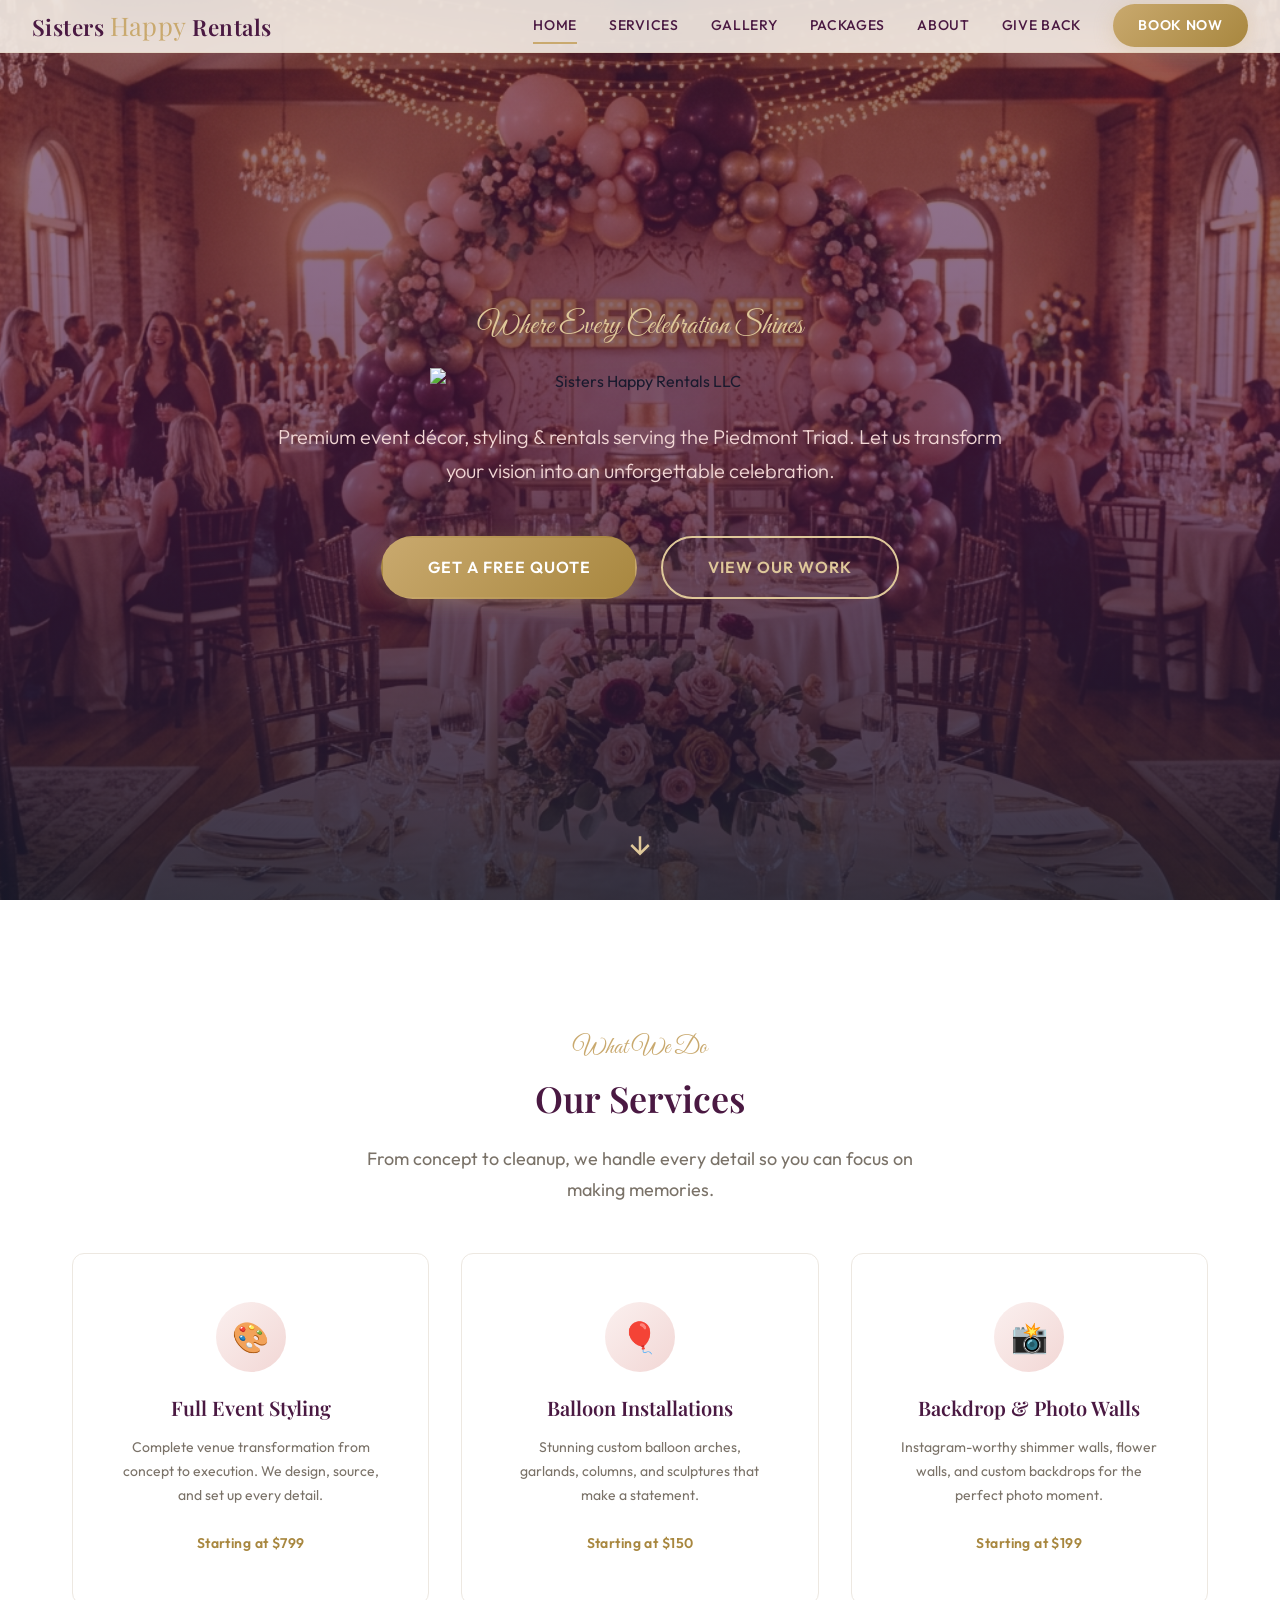
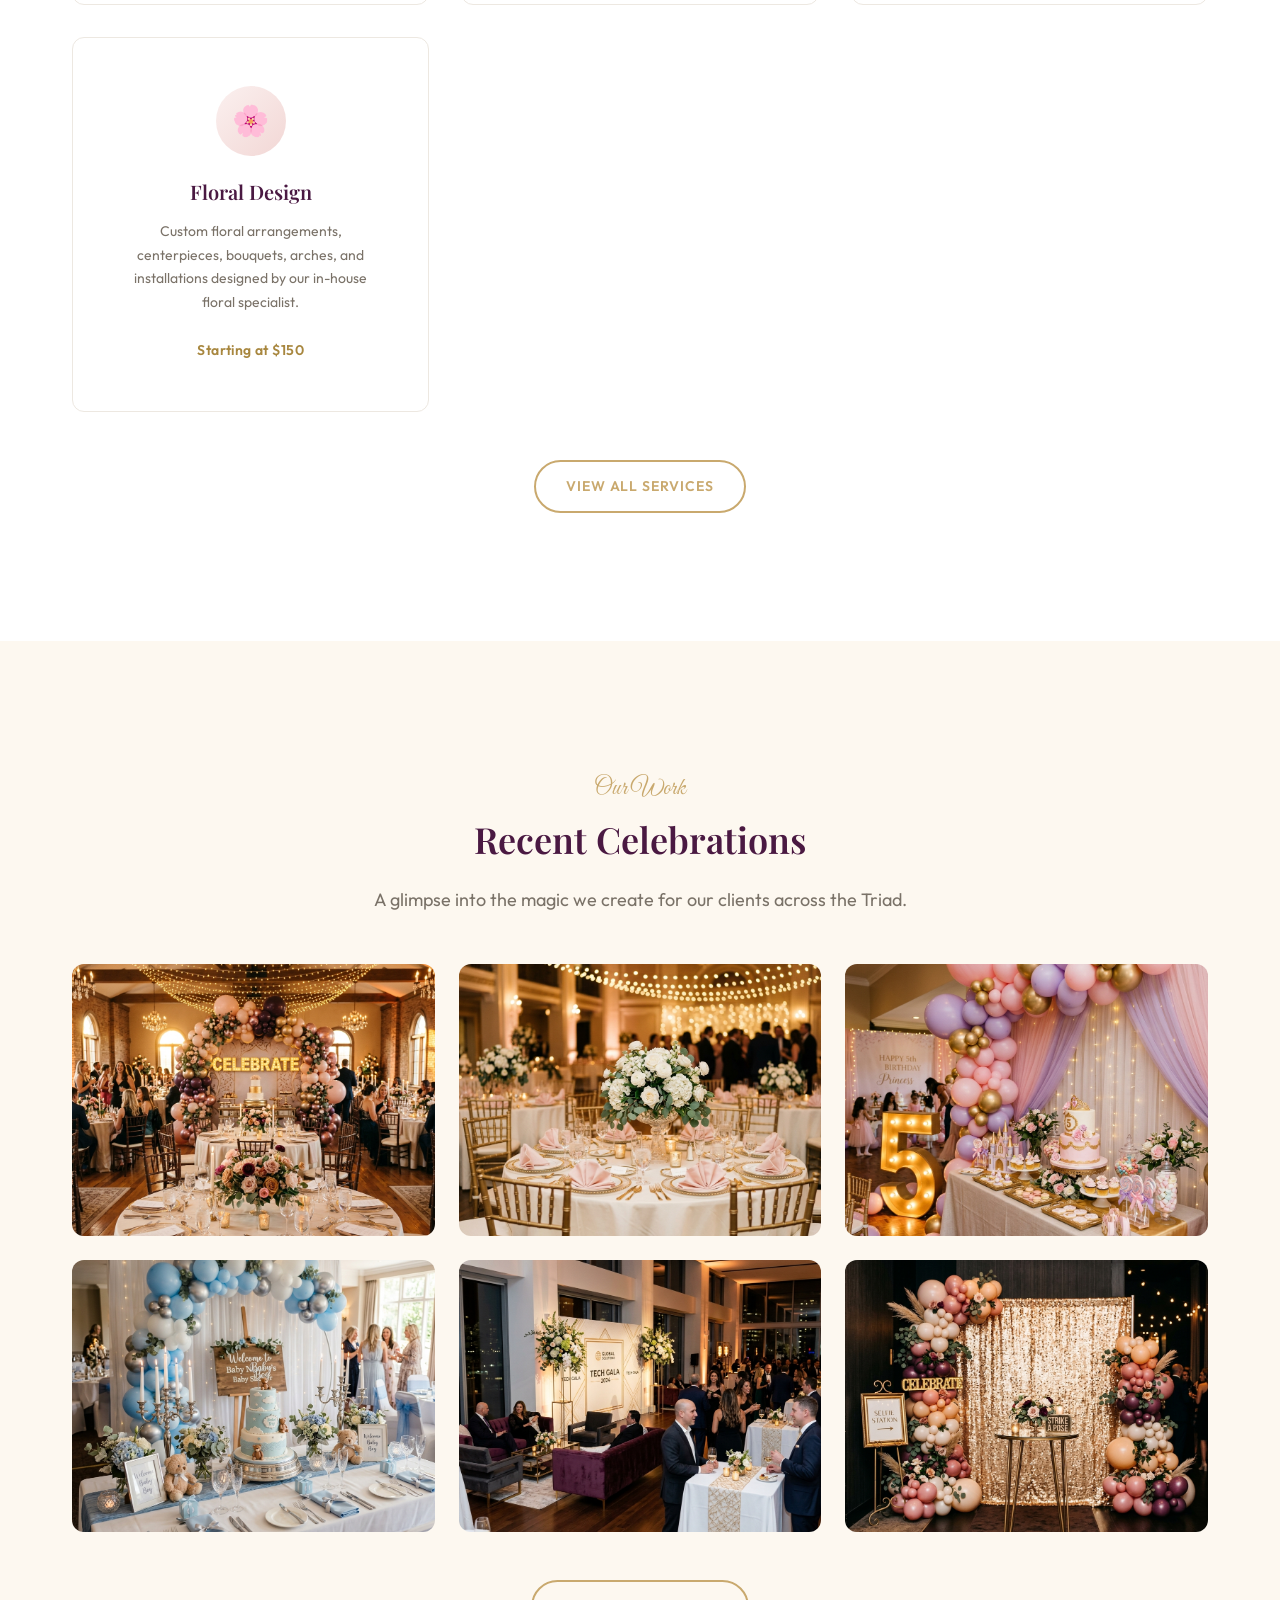
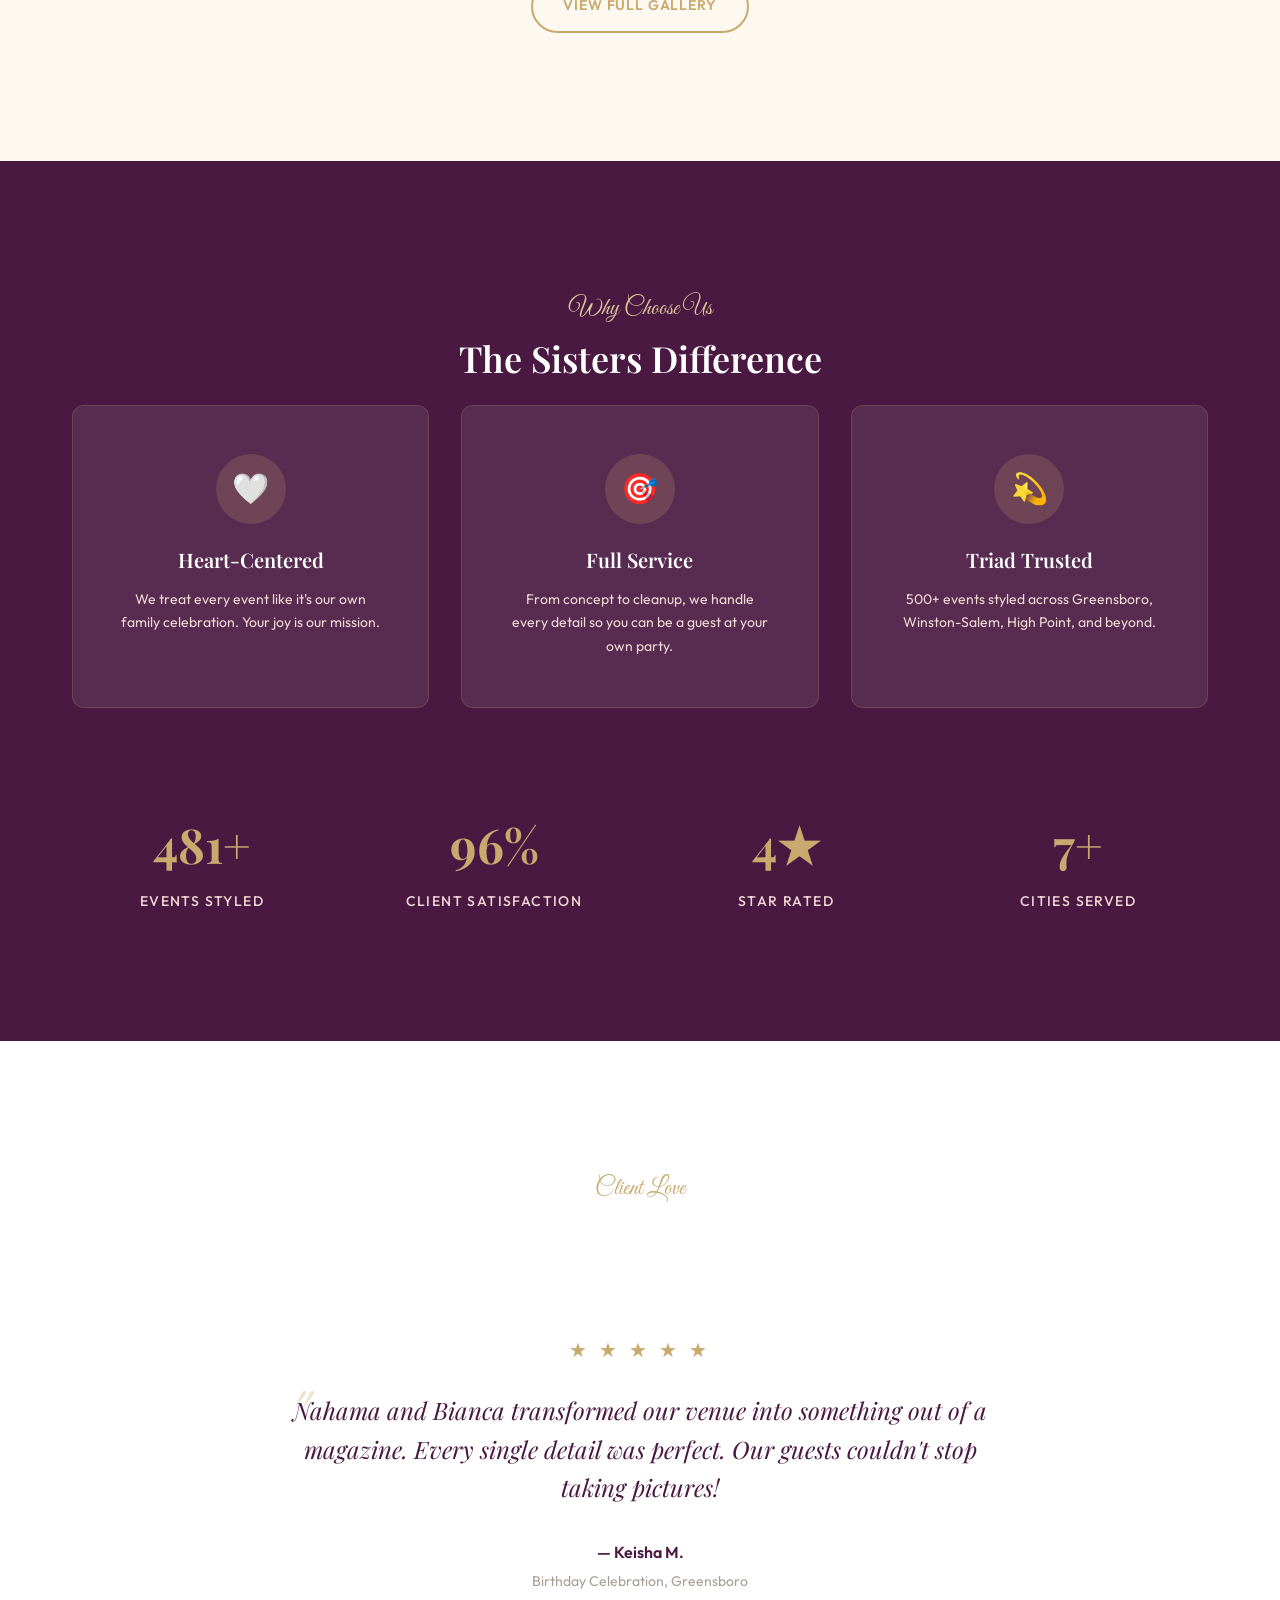
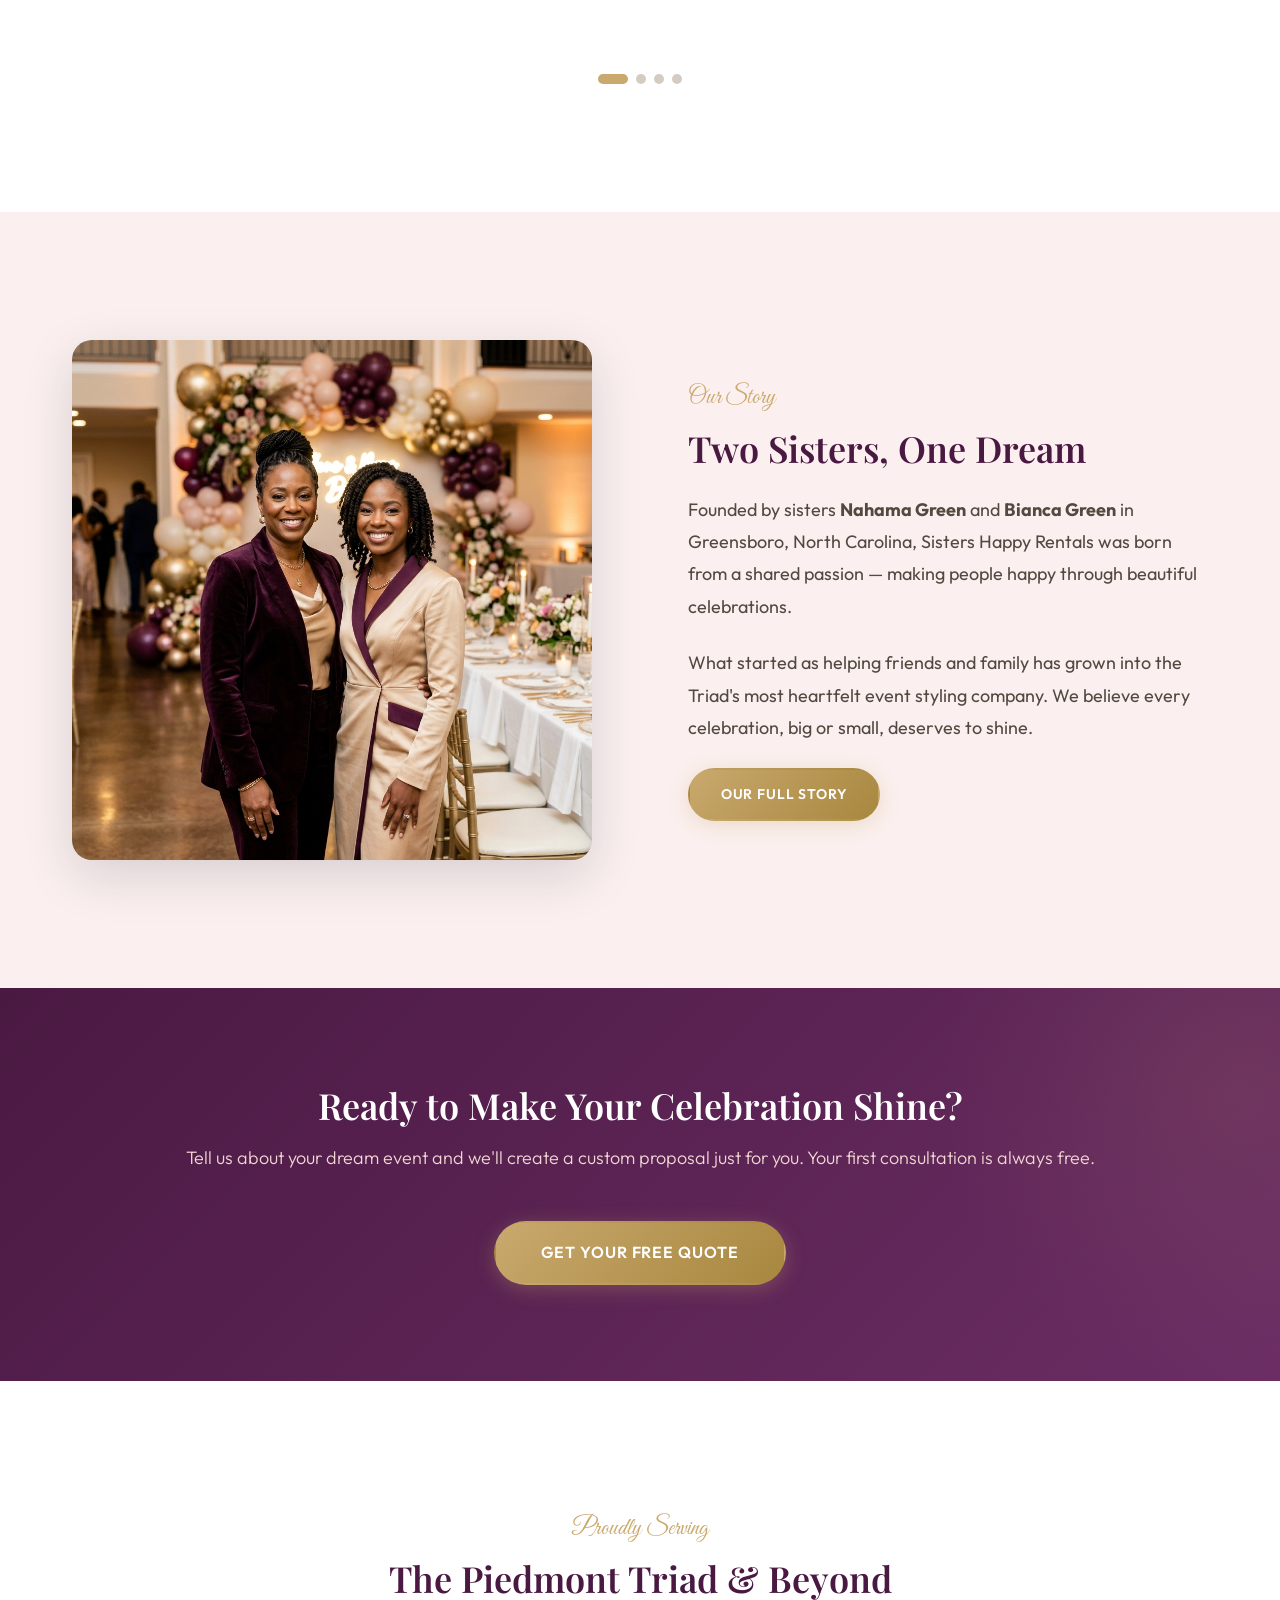
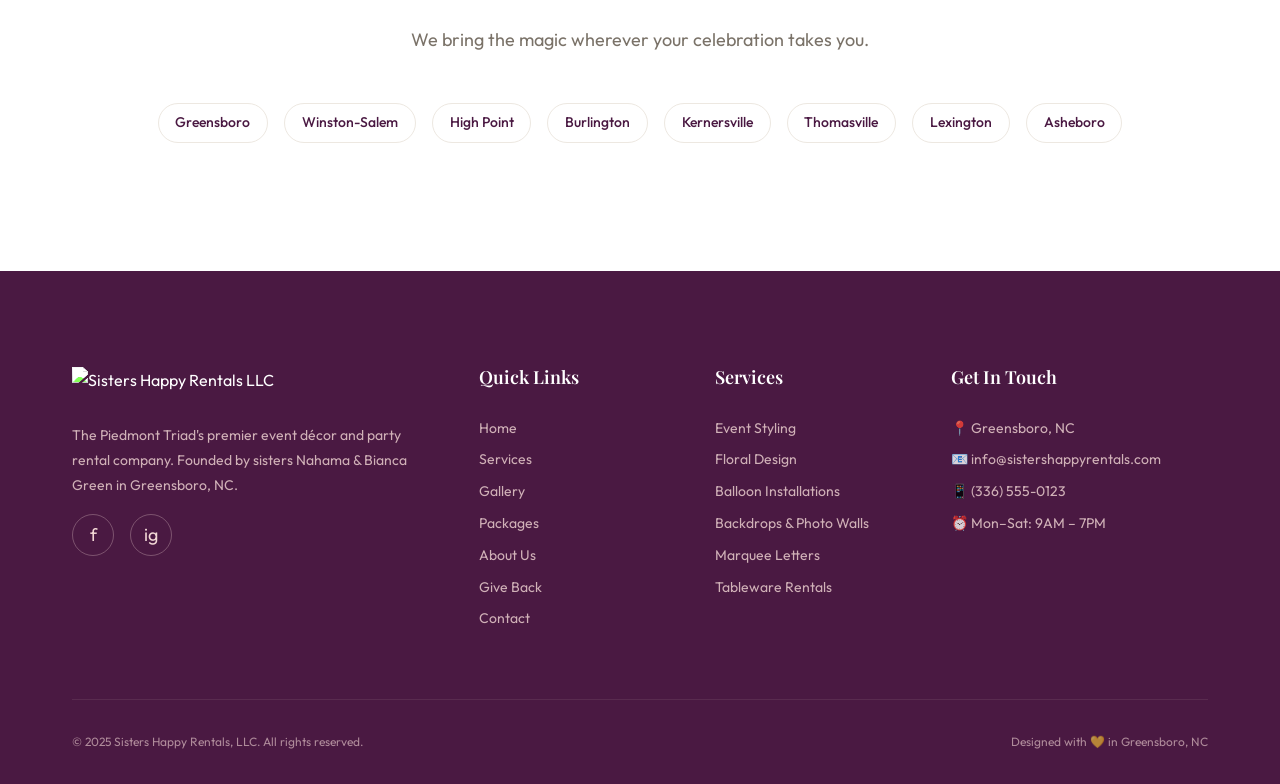
==== index.html @ 920e682c "Replace AI images with 15 real event photos, move logo to hero section, text wordmark in nav, real p" ====
<!DOCTYPE html>
<html lang="en">
<head>
    <meta charset="UTF-8">
    <meta name="viewport" content="width=device-width, initial-scale=1.0">
    <title>Sisters Happy Rentals, LLC | Upscale Event Décor & Rentals in Greensboro, NC</title>
    <meta name="description" content="Sisters Happy Rentals is the Piedmont Triad's premier event décor and party rental company. Full event styling, balloon installations, backdrops, and more. Serving Greensboro, Winston-Salem, and High Point, NC.">
    <meta property="og:title" content="Sisters Happy Rentals, LLC | Where Every Celebration Shines">
    <meta property="og:description" content="Upscale event décor and party rentals in Greensboro, NC. Full-service event styling by sisters Nahama & Bianca Green.">
    <meta property="og:image" content="assets/images/hero-event.png">
    <meta property="og:type" content="website">
    <link rel="icon" type="image/png" href="assets/logo/logo.png">
    <link rel="stylesheet" href="css/style.css">
    <link rel="preconnect" href="https://fonts.googleapis.com">
    <link rel="preconnect" href="https://fonts.gstatic.com" crossorigin>
    <link href="https://fonts.googleapis.com/css2?family=Great+Vibes&family=Outfit:wght@300;400;500;600;700&family=Playfair+Display:ital,wght@0,400;0,500;0,600;0,700;1,400;1,500&display=swap" rel="stylesheet">
</head>
<body>

    <!-- ========== NAVIGATION ========== -->
    <nav class="nav" id="main-nav">
        <div class="nav__inner">
            <a href="index.html" class="nav__logo" aria-label="Sisters Happy Rentals Home">
                <span class="nav__logo-text">Sisters <em>Happy</em> Rentals</span>
            </a>
            <div class="nav__links">
                <a href="index.html" class="nav__link active">Home</a>
                <a href="services.html" class="nav__link">Services</a>
                <a href="gallery.html" class="nav__link">Gallery</a>
                <a href="packages.html" class="nav__link">Packages</a>
                <a href="about.html" class="nav__link">About</a>
                <a href="community.html" class="nav__link">Give Back</a>
                <a href="contact.html" class="nav__cta">Book Now</a>
            </div>
            <button class="nav__hamburger" id="hamburger-btn" aria-label="Toggle navigation menu">
                <span></span>
                <span></span>
                <span></span>
            </button>
        </div>
    </nav>

    <!-- Mobile Navigation -->
    <div class="nav__mobile" id="mobile-nav">
        <a href="index.html">Home</a>
        <a href="services.html">Services</a>
        <a href="gallery.html">Gallery</a>
        <a href="packages.html">Packages</a>
        <a href="about.html">About</a>
        <a href="community.html">Give Back</a>
        <a href="contact.html">Book Now</a>
    </div>

    <!-- ========== HERO SECTION ========== -->
    <section class="hero" id="hero">
        <div class="hero__bg">
            <video autoplay loop muted playsinline poster="assets/images/hero-event.png"
                   id="hero-video">
                <source src="assets/images/hero-video.mp4" type="video/mp4">
            </video>
        </div>
        <div class="hero__overlay"></div>
        <div class="hero__content">
            <p class="hero__accent">Where Every Celebration Shines</p>
            <img src="assets/logo/logo.png" alt="Sisters Happy Rentals LLC" class="hero__logo">
            <h1 class="sr-only">Sisters Happy Rentals — Upscale Event Décor & Rentals in Greensboro, NC</h1>
            <p class="hero__subtitle">Premium event décor, styling & rentals serving the Piedmont Triad. Let us transform your vision into an unforgettable celebration.</p>
            <div class="hero__buttons">
                <a href="contact.html" class="btn btn--primary btn--lg">Get a Free Quote</a>
                <a href="gallery.html" class="btn btn--secondary btn--lg" style="border-color: var(--gold-light); color: var(--gold-light);">View Our Work</a>
            </div>
        </div>
        <div class="hero__scroll">
            <svg viewBox="0 0 24 24"><path d="M12 5v14M5 12l7 7 7-7"/></svg>
        </div>
    </section>

    <!-- ========== SERVICES PREVIEW ========== -->
    <section class="section section--white" id="services-preview">
        <div class="container text-center">
            <span class="section-label reveal">What We Do</span>
            <h2 class="section-title reveal">Our Services</h2>
            <p class="section-subtitle reveal">From concept to cleanup, we handle every detail so you can focus on making memories.</p>
        </div>
        <div class="container">
            <div class="services-grid stagger-children">
                <div class="service-card" id="svc-styling">
                    <div class="service-card__icon">🎨</div>
                    <h3 class="service-card__title">Full Event Styling</h3>
                    <p class="service-card__text">Complete venue transformation from concept to execution. We design, source, and set up every detail.</p>
                    <span class="service-card__price">Starting at $799</span>
                </div>
                <div class="service-card" id="svc-balloons">
                    <div class="service-card__icon">🎈</div>
                    <h3 class="service-card__title">Balloon Installations</h3>
                    <p class="service-card__text">Stunning custom balloon arches, garlands, columns, and sculptures that make a statement.</p>
                    <span class="service-card__price">Starting at $150</span>
                </div>
                <div class="service-card" id="svc-backdrops">
                    <div class="service-card__icon">📸</div>
                    <h3 class="service-card__title">Backdrop & Photo Walls</h3>
                    <p class="service-card__text">Instagram-worthy shimmer walls, flower walls, and custom backdrops for the perfect photo moment.</p>
                    <span class="service-card__price">Starting at $199</span>
                </div>
                <div class="service-card" id="svc-floral">
                    <div class="service-card__icon">🌸</div>
                    <h3 class="service-card__title">Floral Design</h3>
                    <p class="service-card__text">Custom floral arrangements, centerpieces, bouquets, arches, and installations designed by our in-house floral specialist.</p>
                    <span class="service-card__price">Starting at $150</span>
                </div>
            </div>
            <div class="text-center" style="margin-top: var(--space-2xl);">
                <a href="services.html" class="btn btn--secondary reveal">View All Services</a>
            </div>
        </div>
    </section>

    <!-- ========== GALLERY PREVIEW ========== -->
    <section class="section section--ivory" id="gallery-preview">
        <div class="container text-center">
            <span class="section-label reveal">Our Work</span>
            <h2 class="section-title reveal">Recent Celebrations</h2>
            <p class="section-subtitle reveal">A glimpse into the magic we create for our clients across the Triad.</p>
        </div>
        <div class="container">
            <div class="gallery-grid stagger-children">
                <div class="gallery-item" id="gallery-1">
                    <img src="assets/images/hero-event.png" alt="Elegant birthday celebration with gold and blush balloon arch" loading="lazy">
                    <div class="gallery-item__overlay">
                        <div>
                            <p class="gallery-item__category">Birthday</p>
                            <p class="gallery-item__label">Golden Birthday Celebration</p>
                        </div>
                    </div>
                </div>
                <div class="gallery-item" id="gallery-2">
                    <img src="assets/images/gallery-wedding.png" alt="Elegant wedding reception with gold chiavari chairs" loading="lazy">
                    <div class="gallery-item__overlay">
                        <div>
                            <p class="gallery-item__category">Wedding</p>
                            <p class="gallery-item__label">Elegant Wedding Reception</p>
                        </div>
                    </div>
                </div>
                <div class="gallery-item" id="gallery-3">
                    <img src="assets/images/gallery-birthday.png" alt="Princess themed birthday party with balloon arch" loading="lazy">
                    <div class="gallery-item__overlay">
                        <div>
                            <p class="gallery-item__category">Birthday</p>
                            <p class="gallery-item__label">Princess Birthday Party</p>
                        </div>
                    </div>
                </div>
                <div class="gallery-item" id="gallery-4">
                    <img src="assets/images/gallery-babyshower.png" alt="Baby boy shower with blue and silver decorations" loading="lazy">
                    <div class="gallery-item__overlay">
                        <div>
                            <p class="gallery-item__category">Baby Shower</p>
                            <p class="gallery-item__label">Baby Boy Shower</p>
                        </div>
                    </div>
                </div>
                <div class="gallery-item" id="gallery-5">
                    <img src="assets/images/gallery-corporate.png" alt="Sophisticated corporate event setup" loading="lazy">
                    <div class="gallery-item__overlay">
                        <div>
                            <p class="gallery-item__category">Corporate</p>
                            <p class="gallery-item__label">Corporate Gala Night</p>
                        </div>
                    </div>
                </div>
                <div class="gallery-item" id="gallery-6">
                    <img src="assets/images/services-backdrop.png" alt="Gold shimmer wall backdrop with balloon garlands" loading="lazy">
                    <div class="gallery-item__overlay">
                        <div>
                            <p class="gallery-item__category">Backdrop</p>
                            <p class="gallery-item__label">Gold Shimmer Wall</p>
                        </div>
                    </div>
                </div>
            </div>
            <div class="text-center" style="margin-top: var(--space-2xl);">
                <a href="gallery.html" class="btn btn--secondary reveal">View Full Gallery</a>
            </div>
        </div>
    </section>

    <!-- ========== WHY SISTERS ========== -->
    <section class="section section--plum" id="why-sisters">
        <div class="container text-center">
            <span class="section-label reveal">Why Choose Us</span>
            <h2 class="section-title reveal" style="color: var(--white);">The Sisters Difference</h2>
        </div>
        <div class="container">
            <div class="services-grid stagger-children">
                <div class="service-card" style="background: rgba(255,255,255,0.08); border-color: rgba(201,169,110,0.2);" id="why-1">
                    <div class="service-card__icon" style="background: rgba(201,169,110,0.2);">🤍</div>
                    <h3 class="service-card__title" style="color: var(--white);">Heart-Centered</h3>
                    <p class="service-card__text" style="color: var(--blush);">We treat every event like it's our own family celebration. Your joy is our mission.</p>
                </div>
                <div class="service-card" style="background: rgba(255,255,255,0.08); border-color: rgba(201,169,110,0.2);" id="why-2">
                    <div class="service-card__icon" style="background: rgba(201,169,110,0.2);">🎯</div>
                    <h3 class="service-card__title" style="color: var(--white);">Full Service</h3>
                    <p class="service-card__text" style="color: var(--blush);">From concept to cleanup, we handle every detail so you can be a guest at your own party.</p>
                </div>
                <div class="service-card" style="background: rgba(255,255,255,0.08); border-color: rgba(201,169,110,0.2);" id="why-3">
                    <div class="service-card__icon" style="background: rgba(201,169,110,0.2);">💫</div>
                    <h3 class="service-card__title" style="color: var(--white);">Triad Trusted</h3>
                    <p class="service-card__text" style="color: var(--blush);">500+ events styled across Greensboro, Winston-Salem, High Point, and beyond.</p>
                </div>
            </div>
        </div>

        <!-- Stats -->
        <div class="container" style="margin-top: var(--space-4xl);">
            <div class="stats-grid reveal">
                <div class="stat">
                    <div class="stat__number" data-count="500" data-suffix="+">0</div>
                    <div class="stat__label">Events Styled</div>
                </div>
                <div class="stat">
                    <div class="stat__number" data-count="100" data-suffix="%">0</div>
                    <div class="stat__label">Client Satisfaction</div>
                </div>
                <div class="stat">
                    <div class="stat__number" data-count="5" data-suffix="★">0</div>
                    <div class="stat__label">Star Rated</div>
                </div>
                <div class="stat">
                    <div class="stat__number" data-count="8" data-suffix="+">0</div>
                    <div class="stat__label">Cities Served</div>
                </div>
            </div>
        </div>
    </section>

    <!-- ========== TESTIMONIALS ========== -->
    <section class="section section--white" id="testimonials">
        <div class="container text-center">
            <span class="section-label reveal">Client Love</span>
            <h2 class="section-title reveal">What Our Clients Say</h2>
        </div>
        <div class="container">
            <div class="testimonials-slider reveal">
                <div class="testimonial">
                    <div class="testimonial__stars">★ ★ ★ ★ ★</div>
                    <p class="testimonial__quote">Nahama and Bianca transformed our venue into something out of a magazine. Every single detail was perfect. Our guests couldn't stop taking pictures!</p>
                    <p class="testimonial__author">— Keisha M.</p>
                    <p class="testimonial__event">Birthday Celebration, Greensboro</p>
                </div>
                <div class="testimonial">
                    <div class="testimonial__stars">★ ★ ★ ★ ★</div>
                    <p class="testimonial__quote">The balloon arch alone was worth every penny, but then they styled our entire venue and it was absolutely breathtaking. Can't recommend them enough!</p>
                    <p class="testimonial__author">— Tasha R.</p>
                    <p class="testimonial__event">Baby Shower, Winston-Salem</p>
                </div>
                <div class="testimonial">
                    <div class="testimonial__stars">★ ★ ★ ★ ★</div>
                    <p class="testimonial__quote">Professional, creative, and so warm. They made me feel like family and made my daughter's quinceañera the most beautiful event I've ever seen.</p>
                    <p class="testimonial__author">— Maria L.</p>
                    <p class="testimonial__event">Quinceañera, High Point</p>
                </div>
                <div class="testimonial">
                    <div class="testimonial__stars">★ ★ ★ ★ ★</div>
                    <p class="testimonial__quote">We've used Sisters Happy Rentals for three company events now. They're reliable, creative, and always go above and beyond. They're our go-to.</p>
                    <p class="testimonial__author">— David C.</p>
                    <p class="testimonial__event">Corporate Event, Burlington</p>
                </div>
            </div>
            <div class="testimonial-dots"></div>
        </div>
    </section>

    <!-- ========== ABOUT PREVIEW ========== -->
    <section class="section section--blush" id="about-preview">
        <div class="container">
            <div class="about-grid">
                <div class="about-image reveal-left">
                    <img src="assets/images/about-sisters.png" alt="Nahama Green and Bianca Green, founders of Sisters Happy Rentals LLC">
                </div>
                <div class="about-content reveal-right">
                    <span class="section-label">Our Story</span>
                    <h2 class="section-title" style="text-align: left;">Two Sisters, One Dream</h2>
                    <p>Founded by sisters <strong>Nahama Green</strong> and <strong>Bianca Green</strong> in Greensboro, North Carolina, Sisters Happy Rentals was born from a shared passion — making people happy through beautiful celebrations.</p>
                    <p>What started as helping friends and family has grown into the Triad's most heartfelt event styling company. We believe every celebration, big or small, deserves to shine.</p>
                    <a href="about.html" class="btn btn--primary">Our Full Story</a>
                </div>
            </div>
        </div>
    </section>

    <!-- ========== CTA BANNER ========== -->
    <section class="cta-banner" id="cta-home">
        <div class="container">
            <h2 class="cta-banner__title reveal">Ready to Make Your Celebration Shine?</h2>
            <p class="cta-banner__subtitle reveal">Tell us about your dream event and we'll create a custom proposal just for you. Your first consultation is always free.</p>
            <div class="reveal">
                <a href="contact.html" class="btn btn--primary btn--lg">Get Your Free Quote</a>
            </div>
        </div>
    </section>

    <!-- ========== SERVICE AREA ========== -->
    <section class="section section--white" id="service-area">
        <div class="container text-center">
            <span class="section-label reveal">Proudly Serving</span>
            <h2 class="section-title reveal">The Piedmont Triad & Beyond</h2>
            <p class="section-subtitle reveal">We bring the magic wherever your celebration takes you.</p>
            <div class="service-area__cities stagger-children">
                <span class="service-area__city">Greensboro</span>
                <span class="service-area__city">Winston-Salem</span>
                <span class="service-area__city">High Point</span>
                <span class="service-area__city">Burlington</span>
                <span class="service-area__city">Kernersville</span>
                <span class="service-area__city">Thomasville</span>
                <span class="service-area__city">Lexington</span>
                <span class="service-area__city">Asheboro</span>
            </div>
        </div>
    </section>

    <!-- ========== FOOTER ========== -->
    <footer class="footer" id="site-footer">
        <div class="container">
            <div class="footer__grid">
                <div class="footer__brand">
                    <img src="assets/logo/logo.png" alt="Sisters Happy Rentals LLC" class="footer__logo">
                    <p>The Piedmont Triad's premier event décor and party rental company. Founded by sisters Nahama & Bianca Green in Greensboro, NC.</p>
                    <div class="footer__social">
                        <a href="https://facebook.com" target="_blank" rel="noopener" class="footer__social-link" aria-label="Facebook">f</a>
                        <a href="https://instagram.com" target="_blank" rel="noopener" class="footer__social-link" aria-label="Instagram">ig</a>
                    </div>
                </div>
                <div>
                    <h4 class="footer__heading">Quick Links</h4>
                    <a href="index.html" class="footer__link">Home</a>
                    <a href="services.html" class="footer__link">Services</a>
                    <a href="gallery.html" class="footer__link">Gallery</a>
                    <a href="packages.html" class="footer__link">Packages</a>
                    <a href="about.html" class="footer__link">About Us</a>
                    <a href="community.html" class="footer__link">Give Back</a>
                    <a href="contact.html" class="footer__link">Contact</a>
                </div>
                <div>
                    <h4 class="footer__heading">Services</h4>
                    <a href="services.html" class="footer__link">Event Styling</a>
                    <a href="services.html" class="footer__link">Floral Design</a>
                    <a href="services.html" class="footer__link">Balloon Installations</a>
                    <a href="services.html" class="footer__link">Backdrops & Photo Walls</a>
                    <a href="services.html" class="footer__link">Marquee Letters</a>
                    <a href="services.html" class="footer__link">Tableware Rentals</a>
                </div>
                <div>
                    <h4 class="footer__heading">Get In Touch</h4>
                    <a href="contact.html" class="footer__link">📍 Greensboro, NC</a>
                    <a href="mailto:info@sistershappyrentals.com" class="footer__link">📧 info@sistershappyrentals.com</a>
                    <a href="tel:+13365550123" class="footer__link">📱 (336) 555-0123</a>
                    <a href="contact.html" class="footer__link">⏰ Mon–Sat: 9AM – 7PM</a>
                </div>
            </div>
            <div class="footer__bottom">
                <p>&copy; 2025 Sisters Happy Rentals, LLC. All rights reserved.</p>
                <p>Designed with 💛 in Greensboro, NC</p>
            </div>
        </div>
    </footer>

    <script src="js/main.js"></script>
</body>
</html>
---- css/style.css ----
/* ============================================
   SISTERS HAPPY RENTALS, LLC
   Design System — "Warm Luxury"
   ============================================ */

/* ---------- Google Fonts ---------- */
@import url('https://fonts.googleapis.com/css2?family=Great+Vibes&family=Outfit:wght@300;400;500;600;700&family=Playfair+Display:ital,wght@0,400;0,500;0,600;0,700;1,400;1,500&display=swap');

/* ---------- Design Tokens ---------- */
:root {
  /* Colors */
  --gold: #C9A96E;
  --gold-light: #DFC89A;
  --gold-dark: #A8873F;
  --blush: #F2D7D5;
  --blush-light: #FBF0EF;
  --plum: #4A1942;
  --plum-light: #6B2D64;
  --ivory: #FDF8F0;
  --black: #1A1A2E;
  --rose-gold: #B76E79;
  --white: #FFFFFF;
  --gray-100: #F7F5F2;
  --gray-200: #EDE8E1;
  --gray-300: #D4CCC2;
  --gray-400: #A89F94;
  --gray-500: #7A7268;
  --gray-600: #524A40;

  /* Typography */
  --font-heading: 'Playfair Display', Georgia, serif;
  --font-body: 'Outfit', 'Segoe UI', sans-serif;
  --font-accent: 'Great Vibes', cursive;

  /* Font Sizes */
  --text-xs: 0.75rem;
  --text-sm: 0.875rem;
  --text-base: 1rem;
  --text-lg: 1.125rem;
  --text-xl: 1.25rem;
  --text-2xl: 1.5rem;
  --text-3xl: 1.875rem;
  --text-4xl: 2.25rem;
  --text-5xl: 3rem;
  --text-6xl: 3.75rem;
  --text-7xl: 4.5rem;

  /* Spacing */
  --space-xs: 0.25rem;
  --space-sm: 0.5rem;
  --space-md: 1rem;
  --space-lg: 1.5rem;
  --space-xl: 2rem;
  --space-2xl: 3rem;
  --space-3xl: 4rem;
  --space-4xl: 6rem;
  --space-5xl: 8rem;

  /* Border Radius */
  --radius-sm: 4px;
  --radius-md: 8px;
  --radius-lg: 12px;
  --radius-xl: 20px;
  --radius-full: 9999px;

  /* Shadows */
  --shadow-sm: 0 1px 3px rgba(26, 26, 46, 0.08);
  --shadow-md: 0 4px 12px rgba(26, 26, 46, 0.1);
  --shadow-lg: 0 8px 30px rgba(26, 26, 46, 0.12);
  --shadow-xl: 0 16px 50px rgba(26, 26, 46, 0.15);
  --shadow-gold: 0 4px 20px rgba(201, 169, 110, 0.3);

  /* Transitions */
  --ease-out: cubic-bezier(0.25, 0.46, 0.45, 0.94);
  --ease-spring: cubic-bezier(0.34, 1.56, 0.64, 1);
  --duration-fast: 200ms;
  --duration-base: 350ms;
  --duration-slow: 600ms;

  /* Layout */
  --container-max: 1200px;
  --container-wide: 1400px;
  --nav-height: 80px;
}

/* ---------- Reset & Base ---------- */
*,
*::before,
*::after {
  margin: 0;
  padding: 0;
  box-sizing: border-box;
}

html {
  scroll-behavior: smooth;
  -webkit-font-smoothing: antialiased;
  -moz-osx-font-smoothing: grayscale;
}

body {
  font-family: var(--font-body);
  font-size: var(--text-base);
  font-weight: 400;
  line-height: 1.7;
  color: var(--black);
  background-color: var(--ivory);
  overflow-x: hidden;
}

img {
  max-width: 100%;
  height: auto;
  display: block;
}

a {
  text-decoration: none;
  color: inherit;
  transition: color var(--duration-fast) var(--ease-out);
}

ul, ol {
  list-style: none;
}

button {
  cursor: pointer;
  border: none;
  background: none;
  font-family: inherit;
}

/* ---------- Typography ---------- */
h1, h2, h3, h4, h5, h6 {
  font-family: var(--font-heading);
  font-weight: 600;
  line-height: 1.2;
  color: var(--plum);
}

h1 { font-size: var(--text-5xl); }
h2 { font-size: var(--text-4xl); }
h3 { font-size: var(--text-3xl); }
h4 { font-size: var(--text-2xl); }
h5 { font-size: var(--text-xl); }
h6 { font-size: var(--text-lg); }

.accent-text {
  font-family: var(--font-accent);
  color: var(--gold);
}

.section-label {
  font-family: var(--font-accent);
  font-size: var(--text-2xl);
  color: var(--gold);
  display: block;
  margin-bottom: var(--space-sm);
}

.section-title {
  font-family: var(--font-heading);
  font-size: var(--text-4xl);
  color: var(--plum);
  margin-bottom: var(--space-lg);
}

.section-subtitle {
  font-size: var(--text-lg);
  color: var(--gray-500);
  max-width: 600px;
  margin: 0 auto var(--space-2xl);
}

/* ---------- Layout ---------- */
.container {
  width: 100%;
  max-width: var(--container-max);
  margin: 0 auto;
  padding: 0 var(--space-xl);
}

.container--wide {
  max-width: var(--container-wide);
}

.section {
  padding: var(--space-5xl) 0;
}

.section--ivory { background-color: var(--ivory); }
.section--white { background-color: var(--white); }
.section--blush { background-color: var(--blush-light); }
.section--plum {
  background-color: var(--plum);
  color: var(--white);
}
.section--plum h2,
.section--plum h3,
.section--plum h4 {
  color: var(--white);
}
.section--plum .section-label {
  color: var(--gold-light);
}
.section--plum .section-subtitle {
  color: var(--blush);
}

.text-center { text-align: center; }

/* ---------- Navigation ---------- */
.nav {
  position: fixed;
  top: 0;
  left: 0;
  width: 100%;
  z-index: 1000;
  transition: all var(--duration-base) var(--ease-out);
  background: rgba(253, 248, 240, 0.85);
  backdrop-filter: blur(20px);
  -webkit-backdrop-filter: blur(20px);
  border-bottom: 1px solid rgba(201, 169, 110, 0.15);
  padding: var(--space-xs) 0;
}

.nav.scrolled {
  background: rgba(253, 248, 240, 0.97);
  box-shadow: var(--shadow-md);
  padding: 0;
}

.nav.scrolled .nav__logo {
  height: 70px;
}

.nav__inner {
  max-width: var(--container-wide);
  margin: 0 auto;
  padding: 0 var(--space-xl);
  height: 100%;
  display: flex;
  align-items: center;
  justify-content: space-between;
}

.nav__logo {
  transition: transform var(--duration-fast) var(--ease-out);
}

.nav__logo:hover {
  transform: scale(1.03);
}

.nav__logo-text {
  font-family: var(--font-heading);
  font-size: 1.4rem;
  font-weight: 600;
  color: var(--plum);
  letter-spacing: 0.02em;
}

.nav__logo-text em {
  font-family: var(--font-script);
  font-style: normal;
  color: var(--gold);
  font-size: 1.6rem;
  font-weight: 400;
}

.nav__links {
  display: flex;
  align-items: center;
  gap: var(--space-xl);
}

.nav__link {
  font-family: var(--font-body);
  font-size: var(--text-sm);
  font-weight: 500;
  letter-spacing: 0.05em;
  text-transform: uppercase;
  color: var(--plum);
  position: relative;
  padding: var(--space-xs) 0;
}

.nav__link::after {
  content: '';
  position: absolute;
  bottom: -2px;
  left: 0;
  width: 0;
  height: 2px;
  background: var(--gold);
  transition: width var(--duration-base) var(--ease-out);
}

.nav__link:hover::after,
.nav__link.active::after {
  width: 100%;
}

.nav__link:hover {
  color: var(--gold-dark);
}

.nav__cta {
  font-family: var(--font-body);
  font-size: var(--text-sm);
  font-weight: 600;
  letter-spacing: 0.05em;
  text-transform: uppercase;
  color: var(--white);
  background: linear-gradient(135deg, var(--gold), var(--gold-dark));
  padding: 0.7em 1.8em;
  border-radius: var(--radius-full);
  transition: all var(--duration-base) var(--ease-out);
  box-shadow: var(--shadow-gold);
}

.nav__cta:hover {
  transform: translateY(-2px);
  box-shadow: 0 6px 25px rgba(201, 169, 110, 0.45);
}

/* Hamburger */
.nav__hamburger {
  display: none;
  flex-direction: column;
  gap: 5px;
  width: 28px;
  cursor: pointer;
  z-index: 1100;
}

.nav__hamburger span {
  display: block;
  height: 2px;
  width: 100%;
  background: var(--plum);
  border-radius: 2px;
  transition: all var(--duration-base) var(--ease-out);
}

.nav__hamburger.open span:nth-child(1) {
  transform: rotate(45deg) translateY(5px) translateX(5px);
}

.nav__hamburger.open span:nth-child(2) {
  opacity: 0;
}

.nav__hamburger.open span:nth-child(3) {
  transform: rotate(-45deg) translateY(-5px) translateX(5px);
}

/* Mobile Nav */
.nav__mobile {
  display: none;
  position: fixed;
  top: 0;
  left: 0;
  width: 100%;
  height: 100vh;
  background: rgba(74, 25, 66, 0.97);
  backdrop-filter: blur(20px);
  flex-direction: column;
  align-items: center;
  justify-content: center;
  gap: var(--space-xl);
  z-index: 1050;
  opacity: 0;
  transition: opacity var(--duration-base) var(--ease-out);
}

.nav__mobile.open {
  display: flex;
  opacity: 1;
}

.nav__mobile a {
  font-family: var(--font-heading);
  font-size: var(--text-3xl);
  color: var(--white);
  transition: color var(--duration-fast) var(--ease-out);
}

.nav__mobile a:hover {
  color: var(--gold);
}

/* ---------- Buttons ---------- */
.btn {
  display: inline-flex;
  align-items: center;
  justify-content: center;
  gap: var(--space-sm);
  font-family: var(--font-body);
  font-size: var(--text-sm);
  font-weight: 600;
  letter-spacing: 0.06em;
  text-transform: uppercase;
  padding: 0.9em 2.2em;
  border-radius: var(--radius-full);
  transition: all var(--duration-base) var(--ease-out);
  cursor: pointer;
  border: 2px solid transparent;
  position: relative;
  overflow: hidden;
}

.btn::before {
  content: '';
  position: absolute;
  top: 0;
  left: -100%;
  width: 100%;
  height: 100%;
  background: linear-gradient(90deg, transparent, rgba(255,255,255,0.2), transparent);
  transition: left var(--duration-slow) var(--ease-out);
}

.btn:hover::before {
  left: 100%;
}

.btn--primary {
  background: linear-gradient(135deg, var(--gold), var(--gold-dark));
  color: var(--white);
  box-shadow: var(--shadow-gold);
}

.btn--primary:hover {
  transform: translateY(-3px);
  box-shadow: 0 8px 30px rgba(201, 169, 110, 0.5);
}

.btn--secondary {
  background: transparent;
  color: var(--gold);
  border-color: var(--gold);
}

.btn--secondary:hover {
  background: var(--gold);
  color: var(--white);
  transform: translateY(-3px);
}

.btn--plum {
  background: var(--plum);
  color: var(--white);
}

.btn--plum:hover {
  background: var(--plum-light);
  transform: translateY(-3px);
  box-shadow: 0 8px 30px rgba(74, 25, 66, 0.3);
}

.btn--white {
  background: var(--white);
  color: var(--plum);
}

.btn--white:hover {
  transform: translateY(-3px);
  box-shadow: var(--shadow-lg);
}

.btn--lg {
  font-size: var(--text-base);
  padding: 1em 2.8em;
}

/* ---------- Hero ---------- */
.hero {
  position: relative;
  min-height: 100vh;
  display: flex;
  align-items: center;
  justify-content: center;
  overflow: hidden;
}

.hero__bg {
  position: absolute;
  inset: 0;
  z-index: 0;
}

.hero__bg img,
.hero__bg video {
  width: 100%;
  height: 100%;
  object-fit: cover;
}

.hero__bg img {
  transform: scale(1.05);
  animation: heroZoom 20s ease-in-out infinite alternate;
}

.hero__bg video {
  transform: scale(1.02);
}

@keyframes heroZoom {
  0% { transform: scale(1.05); }
  100% { transform: scale(1.15); }
}

.hero__overlay {
  position: absolute;
  inset: 0;
  background: linear-gradient(
    180deg,
    rgba(74, 25, 66, 0.55) 0%,
    rgba(74, 25, 66, 0.7) 50%,
    rgba(26, 26, 46, 0.85) 100%
  );
  z-index: 1;
}

.hero__content {
  position: relative;
  z-index: 2;
  text-align: center;
  max-width: 800px;
  padding: 0 var(--space-xl);
}

.hero__logo {
  max-width: 420px;
  width: 90%;
  height: auto;
  margin: 0 auto var(--space-lg);
  display: block;
  filter: drop-shadow(0 4px 20px rgba(0, 0, 0, 0.3));
  animation: heroLogoIn 1.2s ease-out;
}

@keyframes heroLogoIn {
  0% { opacity: 0; transform: scale(0.85) translateY(20px); }
  100% { opacity: 1; transform: scale(1) translateY(0); }
}

/* Screen reader only — keeps h1 for SEO */
.sr-only {
  position: absolute;
  width: 1px;
  height: 1px;
  padding: 0;
  margin: -1px;
  overflow: hidden;
  clip: rect(0, 0, 0, 0);
  border: 0;
}

.hero__accent {
  font-family: var(--font-accent);
  font-size: var(--text-3xl);
  color: var(--gold-light);
  margin-bottom: var(--space-md);
  opacity: 0;
  animation: fadeInUp 0.8s var(--ease-out) 0.3s forwards;
}

.hero__title {
  font-family: var(--font-heading);
  font-size: var(--text-7xl);
  font-weight: 700;
  color: var(--white);
  line-height: 1.1;
  margin-bottom: var(--space-lg);
  opacity: 0;
  animation: fadeInUp 0.8s var(--ease-out) 0.5s forwards;
}

.hero__title span {
  color: var(--gold-light);
}

.hero__subtitle {
  font-size: var(--text-xl);
  color: var(--blush);
  margin-bottom: var(--space-2xl);
  font-weight: 300;
  opacity: 0;
  animation: fadeInUp 0.8s var(--ease-out) 0.7s forwards;
}

.hero__buttons {
  display: flex;
  gap: var(--space-lg);
  justify-content: center;
  flex-wrap: wrap;
  opacity: 0;
  animation: fadeInUp 0.8s var(--ease-out) 0.9s forwards;
}

.hero__scroll {
  position: absolute;
  bottom: 2rem;
  left: 50%;
  transform: translateX(-50%);
  z-index: 2;
  animation: bounce 2s infinite;
}

.hero__scroll svg {
  width: 30px;
  height: 30px;
  stroke: var(--gold-light);
  stroke-width: 2;
  fill: none;
}

/* ---------- Service Cards ---------- */
.services-grid {
  display: grid;
  grid-template-columns: repeat(auto-fit, minmax(280px, 1fr));
  gap: var(--space-xl);
}

.service-card {
  background: var(--white);
  border-radius: var(--radius-lg);
  padding: var(--space-2xl);
  text-align: center;
  transition: all var(--duration-base) var(--ease-out);
  border: 1px solid var(--gray-200);
  position: relative;
  overflow: hidden;
}

.service-card::before {
  content: '';
  position: absolute;
  top: 0;
  left: 0;
  width: 100%;
  height: 3px;
  background: linear-gradient(90deg, var(--gold), var(--rose-gold));
  transform: scaleX(0);
  transition: transform var(--duration-base) var(--ease-out);
}

.service-card:hover {
  transform: translateY(-8px);
  box-shadow: var(--shadow-xl);
  border-color: rgba(201, 169, 110, 0.3);
}

.service-card:hover::before {
  transform: scaleX(1);
}

.service-card__icon {
  width: 70px;
  height: 70px;
  margin: 0 auto var(--space-lg);
  background: linear-gradient(135deg, var(--blush-light), var(--blush));
  border-radius: var(--radius-full);
  display: flex;
  align-items: center;
  justify-content: center;
  font-size: var(--text-3xl);
  transition: all var(--duration-base) var(--ease-out);
}

.service-card:hover .service-card__icon {
  background: linear-gradient(135deg, var(--gold), var(--gold-dark));
  transform: scale(1.1) rotate(5deg);
}

.service-card__title {
  font-family: var(--font-heading);
  font-size: var(--text-xl);
  color: var(--plum);
  margin-bottom: var(--space-md);
}

.service-card__text {
  font-size: var(--text-sm);
  color: var(--gray-500);
  line-height: 1.7;
}

.service-card__price {
  display: inline-block;
  margin-top: var(--space-lg);
  font-family: var(--font-body);
  font-weight: 600;
  color: var(--gold-dark);
  font-size: var(--text-sm);
  letter-spacing: 0.03em;
}

/* ---------- Gallery / Portfolio ---------- */
.gallery-grid {
  display: grid;
  grid-template-columns: repeat(auto-fill, minmax(300px, 1fr));
  gap: var(--space-lg);
}

.gallery-item {
  position: relative;
  border-radius: var(--radius-lg);
  overflow: hidden;
  cursor: pointer;
  aspect-ratio: 4/3;
}

.gallery-item img {
  width: 100%;
  height: 100%;
  object-fit: cover;
  transition: transform var(--duration-slow) var(--ease-out);
}

.gallery-item:hover img {
  transform: scale(1.08);
}

.gallery-item__overlay {
  position: absolute;
  inset: 0;
  background: linear-gradient(180deg, transparent 40%, rgba(74, 25, 66, 0.85) 100%);
  display: flex;
  align-items: flex-end;
  padding: var(--space-xl);
  opacity: 0;
  transition: opacity var(--duration-base) var(--ease-out);
}

.gallery-item:hover .gallery-item__overlay {
  opacity: 1;
}

.gallery-item__label {
  color: var(--white);
  font-family: var(--font-heading);
  font-size: var(--text-lg);
}

.gallery-item__category {
  color: var(--gold-light);
  font-size: var(--text-sm);
  font-weight: 500;
  letter-spacing: 0.05em;
  text-transform: uppercase;
}

/* Gallery Filter */
.gallery-filters {
  display: flex;
  justify-content: center;
  gap: var(--space-md);
  margin-bottom: var(--space-2xl);
  flex-wrap: wrap;
}

.gallery-filter {
  font-family: var(--font-body);
  font-size: var(--text-sm);
  font-weight: 500;
  padding: 0.5em 1.5em;
  border-radius: var(--radius-full);
  border: 1px solid var(--gray-300);
  color: var(--gray-500);
  background: var(--white);
  cursor: pointer;
  transition: all var(--duration-fast) var(--ease-out);
}

.gallery-filter:hover,
.gallery-filter.active {
  background: var(--gold);
  border-color: var(--gold);
  color: var(--white);
}

/* ---------- Pricing Cards ---------- */
.pricing-grid {
  display: grid;
  grid-template-columns: repeat(auto-fit, minmax(260px, 1fr));
  gap: var(--space-xl);
  align-items: start;
}

.pricing-card {
  background: var(--white);
  border-radius: var(--radius-xl);
  padding: var(--space-3xl) var(--space-2xl);
  text-align: center;
  border: 1px solid var(--gray-200);
  transition: all var(--duration-base) var(--ease-out);
  position: relative;
}

.pricing-card:hover {
  transform: translateY(-8px);
  box-shadow: var(--shadow-xl);
}

.pricing-card--featured {
  border: 2px solid var(--gold);
  transform: scale(1.05);
  box-shadow: var(--shadow-gold);
}

.pricing-card--featured:hover {
  transform: scale(1.05) translateY(-8px);
}

.pricing-card__badge {
  position: absolute;
  top: -14px;
  left: 50%;
  transform: translateX(-50%);
  background: linear-gradient(135deg, var(--gold), var(--gold-dark));
  color: var(--white);
  font-size: var(--text-xs);
  font-weight: 700;
  letter-spacing: 0.1em;
  text-transform: uppercase;
  padding: 0.4em 1.5em;
  border-radius: var(--radius-full);
}

.pricing-card__tier {
  font-family: var(--font-accent);
  font-size: var(--text-2xl);
  color: var(--gold);
  margin-bottom: var(--space-sm);
}

.pricing-card__name {
  font-family: var(--font-heading);
  font-size: var(--text-2xl);
  color: var(--plum);
  margin-bottom: var(--space-md);
}

.pricing-card__price {
  font-family: var(--font-heading);
  font-size: var(--text-5xl);
  font-weight: 700;
  color: var(--plum);
  margin-bottom: var(--space-xs);
}

.pricing-card__price span {
  font-size: var(--text-xl);
  font-weight: 400;
  color: var(--gray-400);
}

.pricing-card__desc {
  font-size: var(--text-sm);
  color: var(--gray-400);
  margin-bottom: var(--space-xl);
}

.pricing-card__features {
  text-align: left;
  margin-bottom: var(--space-2xl);
}

.pricing-card__feature {
  display: flex;
  align-items: flex-start;
  gap: var(--space-sm);
  padding: var(--space-sm) 0;
  font-size: var(--text-sm);
  color: var(--gray-600);
  border-bottom: 1px solid var(--gray-100);
}

.pricing-card__feature:last-child {
  border-bottom: none;
}

.pricing-card__check {
  color: var(--gold);
  font-weight: 700;
  flex-shrink: 0;
  margin-top: 2px;
}

/* ---------- Testimonials ---------- */
.testimonials-slider {
  position: relative;
  max-width: 800px;
  margin: 0 auto;
  overflow: hidden;
}

.testimonial {
  text-align: center;
  padding: var(--space-2xl);
}

.testimonial__stars {
  color: var(--gold);
  font-size: var(--text-xl);
  margin-bottom: var(--space-lg);
  letter-spacing: 4px;
}

.testimonial__quote {
  font-family: var(--font-heading);
  font-size: var(--text-2xl);
  font-style: italic;
  color: var(--plum);
  line-height: 1.6;
  margin-bottom: var(--space-xl);
  position: relative;
}

.testimonial__quote::before {
  content: '"';
  font-family: var(--font-accent);
  font-size: 5rem;
  color: var(--gold-light);
  position: absolute;
  top: -30px;
  left: -10px;
  opacity: 0.5;
}

.testimonial__author {
  font-weight: 600;
  color: var(--plum);
  font-size: var(--text-base);
}

.testimonial__event {
  font-size: var(--text-sm);
  color: var(--gray-400);
  margin-top: var(--space-xs);
}

.testimonial-dots {
  display: flex;
  justify-content: center;
  gap: var(--space-sm);
  margin-top: var(--space-xl);
}

.testimonial-dot {
  width: 10px;
  height: 10px;
  border-radius: var(--radius-full);
  background: var(--gray-300);
  border: none;
  cursor: pointer;
  transition: all var(--duration-fast) var(--ease-out);
}

.testimonial-dot.active {
  background: var(--gold);
  width: 30px;
}

/* ---------- About ---------- */
.about-grid {
  display: grid;
  grid-template-columns: 1fr 1fr;
  gap: var(--space-4xl);
  align-items: center;
}

.about-image {
  border-radius: var(--radius-xl);
  overflow: hidden;
  position: relative;
  box-shadow: var(--shadow-xl);
}

.about-image::after {
  content: '';
  position: absolute;
  inset: 0;
  border: 3px solid var(--gold);
  border-radius: var(--radius-xl);
  opacity: 0;
  transition: opacity var(--duration-base) var(--ease-out);
}

.about-image:hover::after {
  opacity: 1;
}

.about-image img {
  width: 100%;
  height: auto;
  transition: transform var(--duration-slow) var(--ease-out);
}

.about-image:hover img {
  transform: scale(1.03);
}

.about-content .section-label {
  text-align: left;
}

.about-content .section-title {
  text-align: left;
}

.about-content p {
  color: var(--gray-600);
  margin-bottom: var(--space-lg);
  font-size: var(--text-lg);
  line-height: 1.8;
}

/* ---------- Stats ---------- */
.stats-grid {
  display: grid;
  grid-template-columns: repeat(4, 1fr);
  gap: var(--space-xl);
  text-align: center;
}

.stat__number {
  font-family: var(--font-heading);
  font-size: var(--text-5xl);
  font-weight: 700;
  color: var(--gold);
  margin-bottom: var(--space-xs);
}

.stat__label {
  font-size: var(--text-sm);
  font-weight: 500;
  text-transform: uppercase;
  letter-spacing: 0.1em;
  color: var(--blush);
}

/* ---------- Contact Form ---------- */
.contact-grid {
  display: grid;
  grid-template-columns: 1fr 1.2fr;
  gap: var(--space-4xl);
  align-items: start;
}

.contact-info {
  padding: var(--space-2xl) 0;
}

.contact-info__item {
  display: flex;
  align-items: flex-start;
  gap: var(--space-lg);
  margin-bottom: var(--space-2xl);
}

.contact-info__icon {
  width: 50px;
  height: 50px;
  flex-shrink: 0;
  background: linear-gradient(135deg, var(--blush-light), var(--blush));
  border-radius: var(--radius-full);
  display: flex;
  align-items: center;
  justify-content: center;
  font-size: var(--text-xl);
  color: var(--plum);
}

.contact-info__label {
  font-weight: 600;
  color: var(--plum);
  margin-bottom: var(--space-xs);
}

.contact-info__text {
  color: var(--gray-500);
  font-size: var(--text-sm);
}

.contact-form {
  background: var(--white);
  border-radius: var(--radius-xl);
  padding: var(--space-3xl);
  box-shadow: var(--shadow-lg);
  border: 1px solid var(--gray-200);
}

.form-group {
  margin-bottom: var(--space-lg);
}

.form-row {
  display: grid;
  grid-template-columns: 1fr 1fr;
  gap: var(--space-lg);
}

.form-label {
  display: block;
  font-size: var(--text-sm);
  font-weight: 600;
  color: var(--plum);
  margin-bottom: var(--space-sm);
}

.form-input,
.form-select,
.form-textarea {
  width: 100%;
  padding: 0.85em 1.2em;
  font-family: var(--font-body);
  font-size: var(--text-base);
  color: var(--black);
  background: var(--gray-100);
  border: 2px solid transparent;
  border-radius: var(--radius-md);
  transition: all var(--duration-fast) var(--ease-out);
  outline: none;
}

.form-input:focus,
.form-select:focus,
.form-textarea:focus {
  background: var(--white);
  border-color: var(--gold);
  box-shadow: 0 0 0 4px rgba(201, 169, 110, 0.15);
}

.form-textarea {
  min-height: 140px;
  resize: vertical;
}

.form-select {
  appearance: none;
  background-image: url("data:image/svg+xml,%3Csvg width='12' height='8' viewBox='0 0 12 8' fill='none' xmlns='http://www.w3.org/2000/svg'%3E%3Cpath d='M1 1L6 6L11 1' stroke='%237A7268' stroke-width='2' stroke-linecap='round'/%3E%3C/svg%3E");
  background-repeat: no-repeat;
  background-position: right 1em center;
  padding-right: 2.5em;
}

/* ---------- Footer ---------- */
.footer {
  background: var(--plum);
  color: var(--blush);
  padding: var(--space-4xl) 0 var(--space-xl);
}

.footer__grid {
  display: grid;
  grid-template-columns: 2fr 1fr 1fr 1.5fr;
  gap: var(--space-3xl);
  margin-bottom: var(--space-3xl);
}

.footer__brand p {
  margin-top: var(--space-md);
  font-size: var(--text-sm);
  line-height: 1.8;
  color: var(--blush);
  opacity: 0.8;
}

.footer__heading {
  font-family: var(--font-heading);
  font-size: var(--text-lg);
  color: var(--white);
  margin-bottom: var(--space-lg);
}

.footer__link {
  display: block;
  padding: var(--space-xs) 0;
  font-size: var(--text-sm);
  color: var(--blush);
  opacity: 0.8;
  transition: all var(--duration-fast) var(--ease-out);
}

.footer__link:hover {
  opacity: 1;
  color: var(--gold-light);
  transform: translateX(4px);
}

.footer__social {
  display: flex;
  gap: var(--space-md);
  margin-top: var(--space-md);
}

.footer__social-link {
  width: 42px;
  height: 42px;
  border-radius: var(--radius-full);
  border: 1px solid rgba(242, 215, 213, 0.3);
  display: flex;
  align-items: center;
  justify-content: center;
  font-size: var(--text-lg);
  color: var(--blush);
  transition: all var(--duration-base) var(--ease-out);
}

.footer__social-link:hover {
  background: var(--gold);
  border-color: var(--gold);
  color: var(--white);
  transform: translateY(-3px);
}

.footer__bottom {
  border-top: 1px solid rgba(242, 215, 213, 0.15);
  padding-top: var(--space-xl);
  display: flex;
  justify-content: space-between;
  align-items: center;
  font-size: var(--text-xs);
  color: var(--blush);
  opacity: 0.6;
}

.footer__logo {
  height: 40px;
  filter: brightness(1.5);
}

/* ---------- CTA Banner ---------- */
.cta-banner {
  background: linear-gradient(135deg, var(--plum) 0%, var(--plum-light) 100%);
  padding: var(--space-4xl) 0;
  text-align: center;
  position: relative;
  overflow: hidden;
}

.cta-banner::before {
  content: '';
  position: absolute;
  top: -50%;
  right: -20%;
  width: 600px;
  height: 600px;
  background: radial-gradient(circle, rgba(201, 169, 110, 0.1) 0%, transparent 70%);
  border-radius: 50%;
}

.cta-banner__title {
  font-family: var(--font-heading);
  font-size: var(--text-4xl);
  color: var(--white);
  margin-bottom: var(--space-md);
  position: relative;
}

.cta-banner__subtitle {
  font-size: var(--text-lg);
  color: var(--blush);
  margin-bottom: var(--space-2xl);
  font-weight: 300;
  position: relative;
}

.cta-banner .btn {
  position: relative;
}

/* ---------- FAQ Accordion ---------- */
.faq-list {
  max-width: 800px;
  margin: 0 auto;
}

.faq-item {
  border-bottom: 1px solid var(--gray-200);
}

.faq-question {
  width: 100%;
  padding: var(--space-lg) 0;
  display: flex;
  justify-content: space-between;
  align-items: center;
  font-family: var(--font-heading);
  font-size: var(--text-lg);
  color: var(--plum);
  text-align: left;
  cursor: pointer;
  transition: color var(--duration-fast) var(--ease-out);
}

.faq-question:hover {
  color: var(--gold-dark);
}

.faq-icon {
  width: 24px;
  height: 24px;
  flex-shrink: 0;
  display: flex;
  align-items: center;
  justify-content: center;
  color: var(--gold);
  font-size: var(--text-xl);
  transition: transform var(--duration-base) var(--ease-out);
}

.faq-item.open .faq-icon {
  transform: rotate(45deg);
}

.faq-answer {
  max-height: 0;
  overflow: hidden;
  transition: max-height var(--duration-base) var(--ease-out);
}

.faq-answer__inner {
  padding: 0 0 var(--space-lg);
  color: var(--gray-500);
  font-size: var(--text-sm);
  line-height: 1.8;
}

/* ---------- Service Area ---------- */
.service-area {
  text-align: center;
}

.service-area__cities {
  display: flex;
  flex-wrap: wrap;
  justify-content: center;
  gap: var(--space-md);
  margin-top: var(--space-xl);
}

.service-area__city {
  background: var(--white);
  padding: 0.5em 1.2em;
  border-radius: var(--radius-full);
  font-size: var(--text-sm);
  font-weight: 500;
  color: var(--plum);
  border: 1px solid var(--gray-200);
  transition: all var(--duration-fast) var(--ease-out);
}

.service-area__city:hover {
  background: var(--gold);
  border-color: var(--gold);
  color: var(--white);
  transform: translateY(-2px);
}

/* ---------- Page Header (inner pages) ---------- */
.page-header {
  padding: calc(var(--nav-height) + var(--space-4xl)) 0 var(--space-4xl);
  text-align: center;
  background: linear-gradient(135deg, var(--plum) 0%, var(--plum-light) 100%);
  position: relative;
  overflow: hidden;
}

.page-header::before {
  content: '';
  position: absolute;
  top: -50%;
  left: -20%;
  width: 600px;
  height: 600px;
  background: radial-gradient(circle, rgba(201, 169, 110, 0.08) 0%, transparent 70%);
  border-radius: 50%;
}

.page-header::after {
  content: '';
  position: absolute;
  bottom: -50%;
  right: -20%;
  width: 500px;
  height: 500px;
  background: radial-gradient(circle, rgba(183, 110, 121, 0.08) 0%, transparent 70%);
  border-radius: 50%;
}

.page-header__label {
  font-family: var(--font-accent);
  font-size: var(--text-2xl);
  color: var(--gold-light);
  position: relative;
  z-index: 1;
}

.page-header__title {
  font-family: var(--font-heading);
  font-size: var(--text-5xl);
  color: var(--white);
  margin-bottom: var(--space-md);
  position: relative;
  z-index: 1;
}

.page-header__subtitle {
  font-size: var(--text-lg);
  color: var(--blush);
  max-width: 600px;
  margin: 0 auto;
  position: relative;
  z-index: 1;
}

/* ---------- Services Detail ---------- */
.service-detail {
  display: grid;
  grid-template-columns: 1fr 1fr;
  gap: var(--space-3xl);
  align-items: center;
  padding: var(--space-3xl) 0;
  border-bottom: 1px solid var(--gray-200);
}

.service-detail:last-child {
  border-bottom: none;
}

.service-detail:nth-child(even) {
  direction: rtl;
}

.service-detail:nth-child(even) > * {
  direction: ltr;
}

.service-detail__image {
  border-radius: var(--radius-xl);
  overflow: hidden;
  box-shadow: var(--shadow-lg);
}

.service-detail__image img {
  width: 100%;
  height: 300px;
  object-fit: cover;
  transition: transform var(--duration-slow) var(--ease-out);
}

.service-detail__image:hover img {
  transform: scale(1.05);
}

.service-detail__content h3 {
  font-family: var(--font-heading);
  font-size: var(--text-2xl);
  color: var(--plum);
  margin-bottom: var(--space-md);
}

.service-detail__content p {
  color: var(--gray-500);
  margin-bottom: var(--space-lg);
  line-height: 1.8;
}

.service-detail__features {
  list-style: none;
  padding: 0;
  margin: 0 0 var(--space-xl);
  display: grid;
  grid-template-columns: 1fr 1fr;
  gap: var(--space-sm) var(--space-lg);
}

.service-detail__features li {
  font-size: var(--text-sm);
  color: var(--plum);
  font-weight: 500;
  padding: var(--space-xs) 0;
}

/* ---------- Lightbox ---------- */
.lightbox {
  position: fixed;
  inset: 0;
  background: rgba(26, 26, 46, 0.95);
  z-index: 2000;
  display: none;
  align-items: center;
  justify-content: center;
  cursor: pointer;
}

.lightbox.open {
  display: flex;
}

.lightbox img {
  max-width: 90vw;
  max-height: 90vh;
  object-fit: contain;
  border-radius: var(--radius-md);
}

.lightbox__close {
  position: absolute;
  top: 1.5rem;
  right: 1.5rem;
  color: var(--white);
  font-size: var(--text-3xl);
  cursor: pointer;
  width: 44px;
  height: 44px;
  display: flex;
  align-items: center;
  justify-content: center;
  border-radius: var(--radius-full);
  transition: background var(--duration-fast) var(--ease-out);
}

.lightbox__close:hover {
  background: rgba(255, 255, 255, 0.1);
}

/* ---------- Animations ---------- */
@keyframes fadeInUp {
  from {
    opacity: 0;
    transform: translateY(30px);
  }
  to {
    opacity: 1;
    transform: translateY(0);
  }
}

@keyframes fadeIn {
  from { opacity: 0; }
  to { opacity: 1; }
}

@keyframes bounce {
  0%, 20%, 50%, 80%, 100% { transform: translateX(-50%) translateY(0); }
  40% { transform: translateX(-50%) translateY(-10px); }
  60% { transform: translateX(-50%) translateY(-5px); }
}

@keyframes float {
  0%, 100% { transform: translateY(0); }
  50% { transform: translateY(-10px); }
}

.reveal {
  opacity: 0;
  transform: translateY(40px);
  transition: all 0.8s var(--ease-out);
}

.reveal.visible {
  opacity: 1;
  transform: translateY(0);
}

.reveal-left {
  opacity: 0;
  transform: translateX(-40px);
  transition: all 0.8s var(--ease-out);
}

.reveal-left.visible {
  opacity: 1;
  transform: translateX(0);
}

.reveal-right {
  opacity: 0;
  transform: translateX(40px);
  transition: all 0.8s var(--ease-out);
}

.reveal-right.visible {
  opacity: 1;
  transform: translateX(0);
}

/* Stagger children */
.stagger-children > * {
  opacity: 0;
  transform: translateY(20px);
  transition: all 0.5s var(--ease-out);
}

.stagger-children.visible > *:nth-child(1) { transition-delay: 0.1s; opacity: 1; transform: translateY(0); }
.stagger-children.visible > *:nth-child(2) { transition-delay: 0.2s; opacity: 1; transform: translateY(0); }
.stagger-children.visible > *:nth-child(3) { transition-delay: 0.3s; opacity: 1; transform: translateY(0); }
.stagger-children.visible > *:nth-child(4) { transition-delay: 0.4s; opacity: 1; transform: translateY(0); }
.stagger-children.visible > *:nth-child(5) { transition-delay: 0.5s; opacity: 1; transform: translateY(0); }
.stagger-children.visible > *:nth-child(6) { transition-delay: 0.6s; opacity: 1; transform: translateY(0); }
.stagger-children.visible > *:nth-child(7) { transition-delay: 0.7s; opacity: 1; transform: translateY(0); }
.stagger-children.visible > *:nth-child(8) { transition-delay: 0.8s; opacity: 1; transform: translateY(0); }

/* ---------- Responsive ---------- */
@media (max-width: 1024px) {
  h1 { font-size: var(--text-4xl); }
  h2, .section-title { font-size: var(--text-3xl); }
  
  .hero__title { font-size: var(--text-5xl); }
  
  .about-grid { grid-template-columns: 1fr; gap: var(--space-2xl); }
  .contact-grid { grid-template-columns: 1fr; }
  .footer__grid { grid-template-columns: 1fr 1fr; gap: var(--space-2xl); }
  .stats-grid { grid-template-columns: repeat(2, 1fr); gap: var(--space-xl); }
  .service-detail { grid-template-columns: 1fr; gap: var(--space-xl); }
  .service-detail:nth-child(even) { direction: ltr; }
}

@media (max-width: 768px) {
  :root {
    --nav-height: 70px;
  }

  .section {
    padding: var(--space-3xl) 0;
  }

  .container {
    padding: 0 var(--space-lg);
  }

  h1 { font-size: var(--text-3xl); }
  h2, .section-title { font-size: var(--text-2xl); }

  .hero__title { font-size: var(--text-4xl); }
  .hero__accent { font-size: var(--text-2xl); }
  .hero__subtitle { font-size: var(--text-base); }
  
  .nav__links { display: none; }
  .nav__hamburger { display: flex; }
  
  .gallery-grid {
    grid-template-columns: repeat(auto-fill, minmax(250px, 1fr));
    gap: var(--space-md);
  }

  .pricing-grid {
    grid-template-columns: 1fr;
    max-width: 400px;
    margin: 0 auto;
  }

  .pricing-card--featured {
    transform: none;
  }

  .pricing-card--featured:hover {
    transform: translateY(-8px);
  }

  .form-row {
    grid-template-columns: 1fr;
  }

  .footer__grid {
    grid-template-columns: 1fr;
    gap: var(--space-xl);
  }

  .footer__bottom {
    flex-direction: column;
    gap: var(--space-md);
    text-align: center;
  }

  .stats-grid { grid-template-columns: repeat(2, 1fr); }
  
  .nav__logo { height: 90px; }
  .nav.scrolled .nav__logo { height: 55px; }

  .page-header__title { font-size: var(--text-4xl); }
  
  .services-grid {
    grid-template-columns: 1fr;
  }
}

@media (max-width: 480px) {
  .hero__title { font-size: var(--text-3xl); }
  
  .hero__buttons {
    flex-direction: column;
    align-items: center;
  }
  
  .hero__buttons .btn {
    width: 100%;
    max-width: 280px;
  }
  
  .stat__number { font-size: var(--text-4xl); }
  .page-header__title { font-size: var(--text-3xl); }
  
  .gallery-grid {
    grid-template-columns: 1fr;
  }
}

/* ---------- Donate Cards ---------- */
.donate-grid {
  display: grid;
  grid-template-columns: repeat(auto-fit, minmax(220px, 1fr));
  gap: var(--space-xl);
  margin-bottom: var(--space-3xl);
}

.donate-card {
  background: var(--white);
  border-radius: var(--radius-xl);
  padding: var(--space-2xl) var(--space-xl);
  text-align: center;
  border: 2px solid var(--gray-200);
  transition: all var(--duration-base) var(--ease-out);
  position: relative;
  cursor: pointer;
}

.donate-card:hover {
  border-color: var(--gold);
  transform: translateY(-6px);
  box-shadow: var(--shadow-gold);
}

.donate-card--featured {
  border-color: var(--gold);
  transform: scale(1.05);
  box-shadow: var(--shadow-gold);
}

.donate-card--featured:hover {
  transform: scale(1.05) translateY(-6px);
}

.donate-card__badge {
  position: absolute;
  top: -12px;
  left: 50%;
  transform: translateX(-50%);
  background: linear-gradient(135deg, var(--gold), var(--gold-dark));
  color: var(--white);
  font-size: var(--text-xs);
  font-weight: 700;
  letter-spacing: 0.1em;
  text-transform: uppercase;
  padding: 0.35em 1.2em;
  border-radius: var(--radius-full);
  white-space: nowrap;
}

.donate-card__amount {
  font-family: var(--font-heading);
  font-size: var(--text-4xl);
  font-weight: 700;
  color: var(--plum);
  margin-bottom: var(--space-md);
}

.donate-card__desc {
  font-size: var(--text-sm);
  color: var(--gray-500);
  line-height: 1.6;
  margin-bottom: var(--space-md);
}

.donate-card__icon {
  font-size: var(--text-3xl);
}

/* Donate Methods */
.donate-methods {
  background: var(--white);
  border-radius: var(--radius-xl);
  padding: var(--space-3xl);
  text-align: center;
  box-shadow: var(--shadow-md);
  border: 1px solid var(--gray-200);
}

.donate-methods__title {
  font-family: var(--font-heading);
  font-size: var(--text-2xl);
  color: var(--plum);
  margin-bottom: var(--space-xl);
}

.donate-methods__grid {
  display: grid;
  grid-template-columns: repeat(auto-fit, minmax(150px, 1fr));
  gap: var(--space-lg);
  margin-bottom: var(--space-xl);
}

.donate-method {
  display: flex;
  flex-direction: column;
  align-items: center;
  gap: var(--space-sm);
  padding: var(--space-lg);
  border-radius: var(--radius-lg);
  border: 1px solid var(--gray-200);
  transition: all var(--duration-base) var(--ease-out);
}

.donate-method:hover {
  border-color: var(--gold);
  background: var(--blush-light);
  transform: translateY(-3px);
  box-shadow: var(--shadow-md);
}

.donate-method__icon {
  font-size: var(--text-3xl);
}

.donate-method__name {
  font-weight: 600;
  color: var(--plum);
  font-size: var(--text-base);
}

.donate-method__desc {
  font-size: var(--text-xs);
  color: var(--gray-400);
}

.donate-methods__note {
  font-size: var(--text-xs);
  color: var(--gray-400);
  line-height: 1.7;
  max-width: 600px;
  margin: 0 auto;
}

@media (max-width: 768px) {
  .donate-grid {
    grid-template-columns: repeat(2, 1fr);
  }
  
  .donate-card--featured {
    transform: none;
  }

  .donate-methods__grid {
    grid-template-columns: repeat(2, 1fr);
  }
}

@media (max-width: 480px) {
  .donate-grid {
    grid-template-columns: 1fr;
  }
}
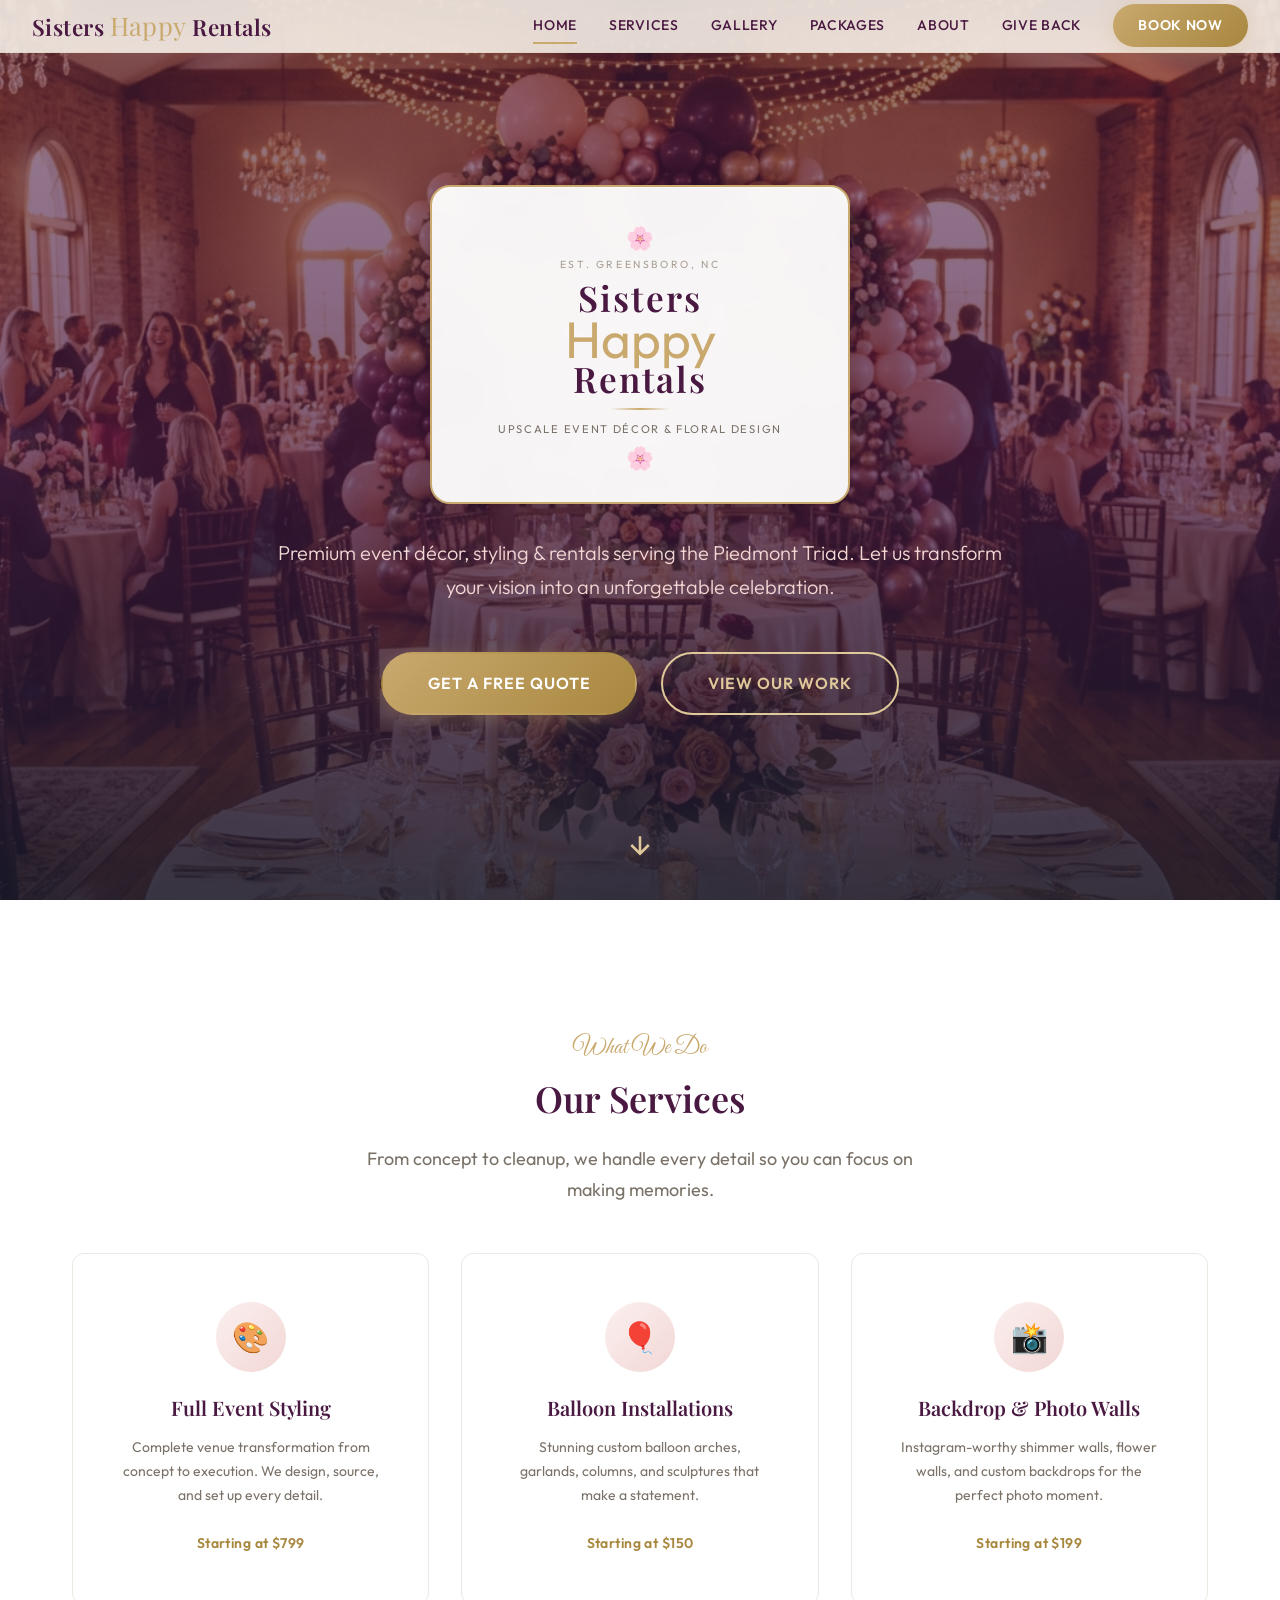
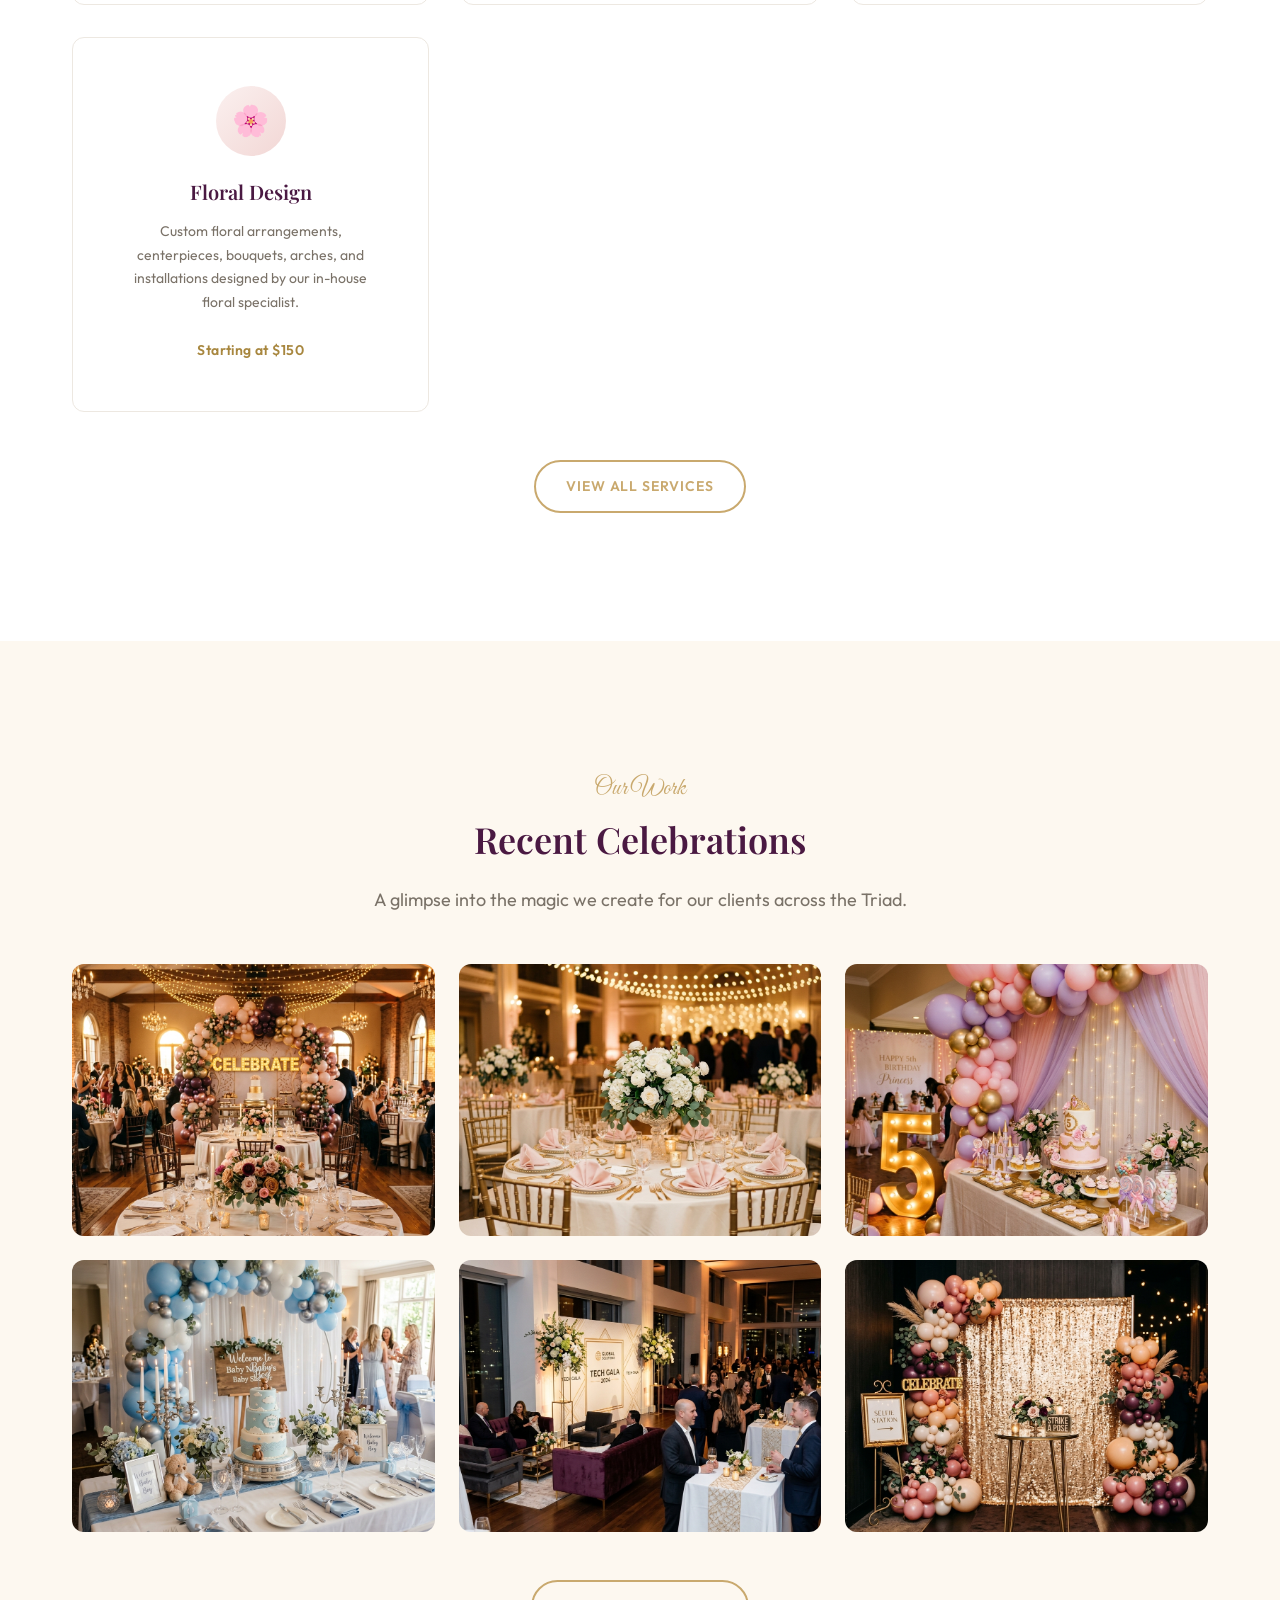
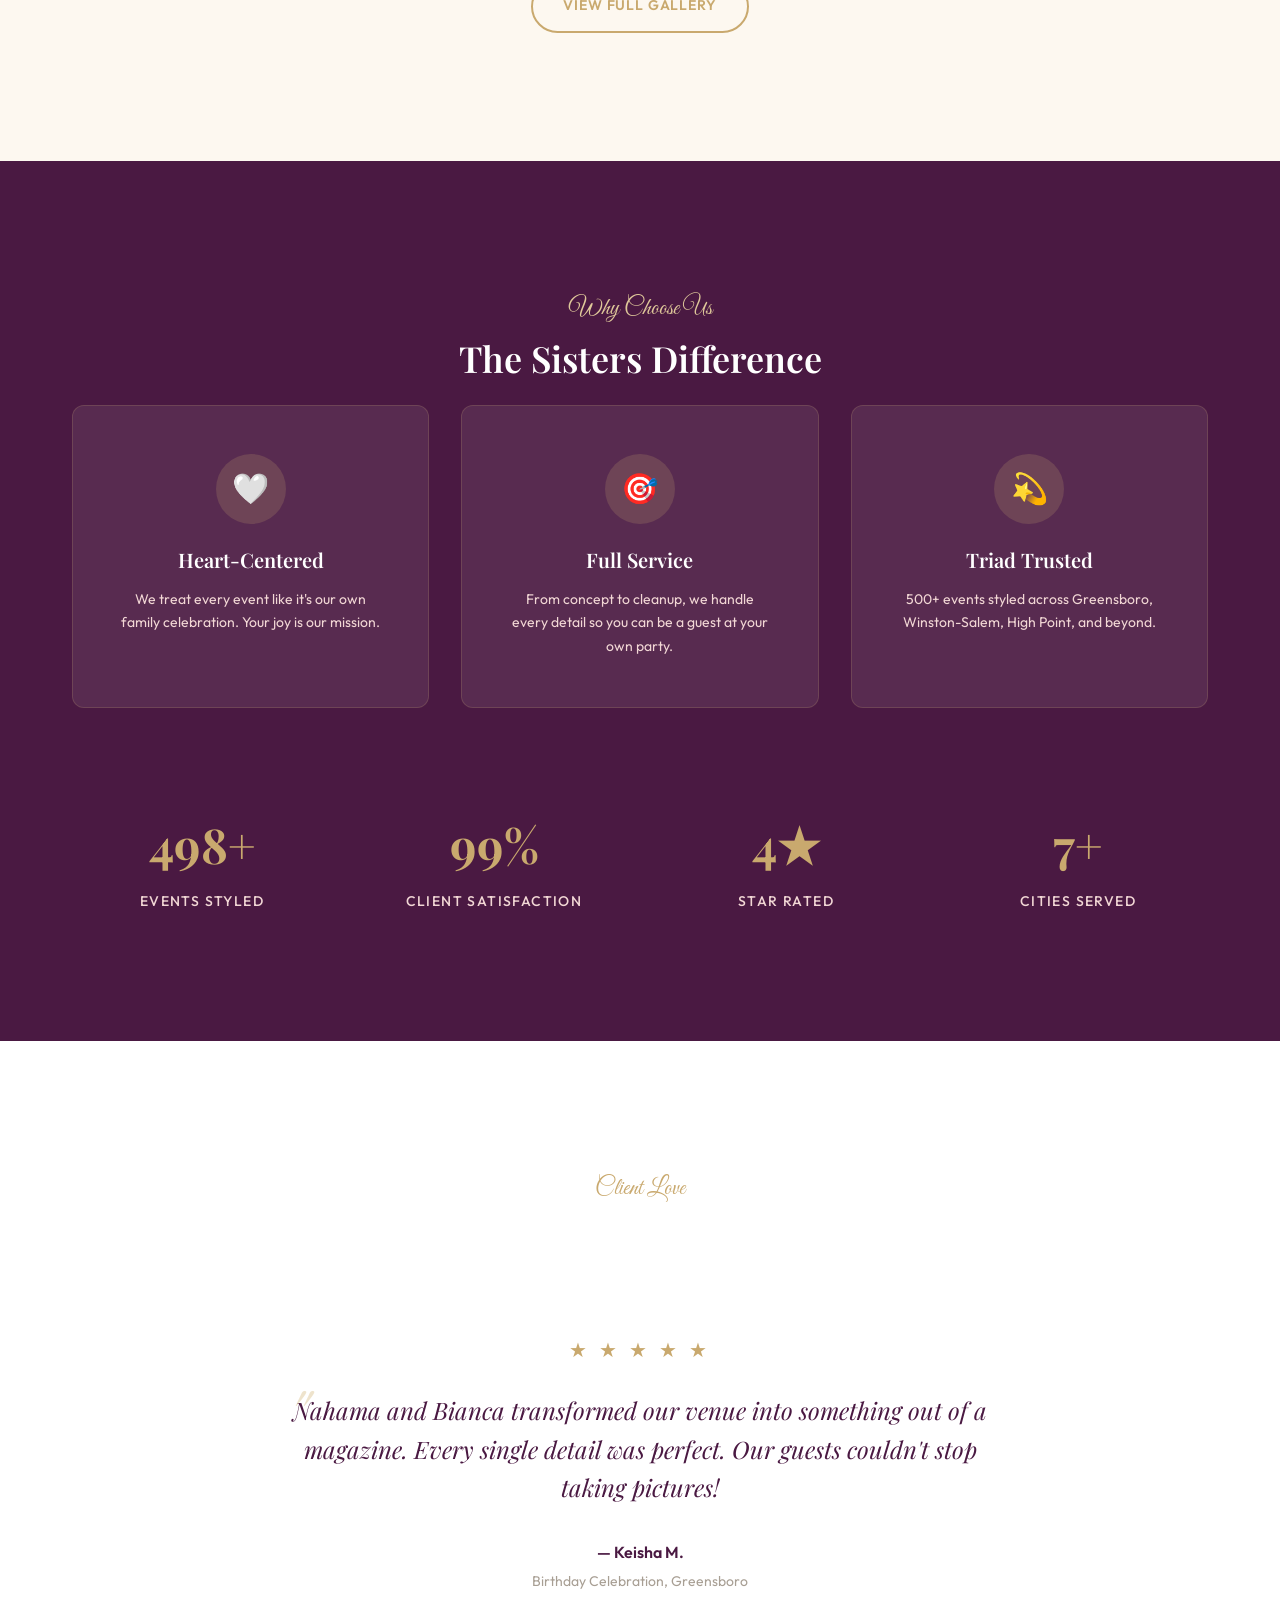
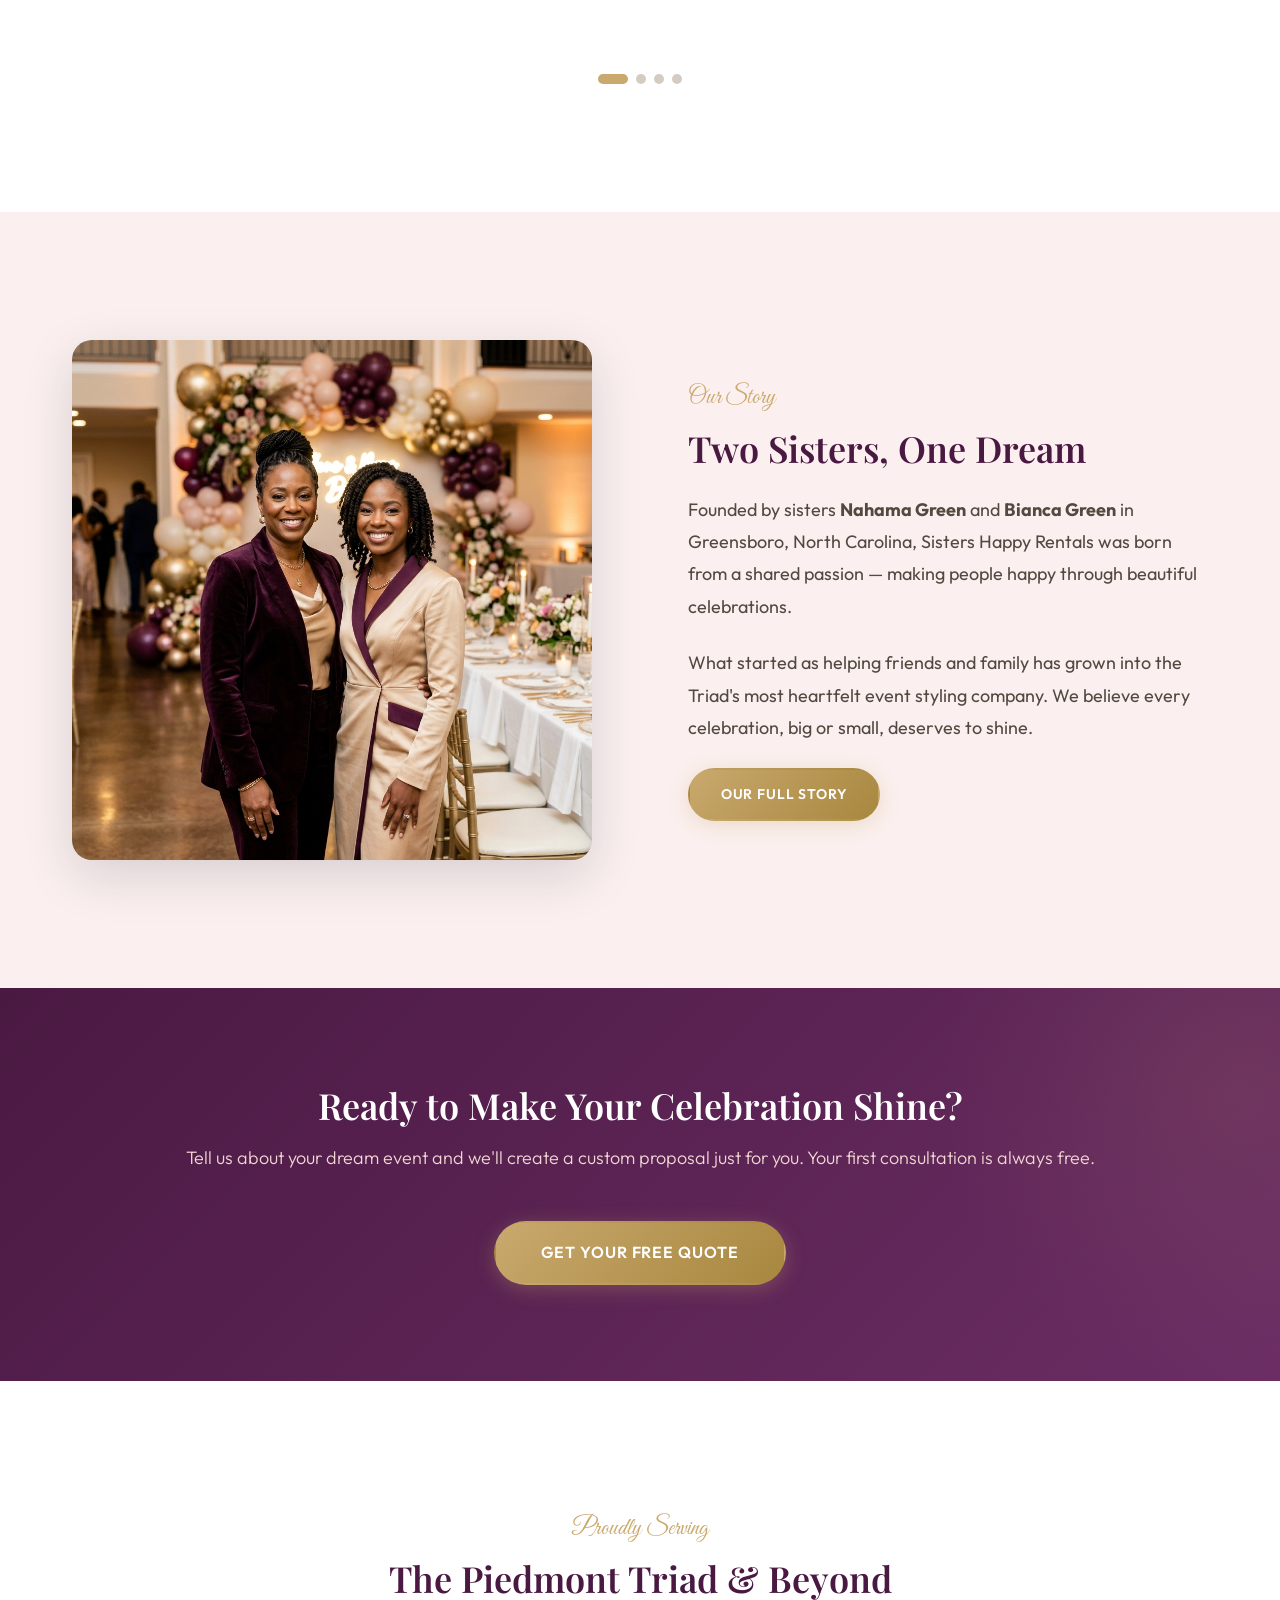
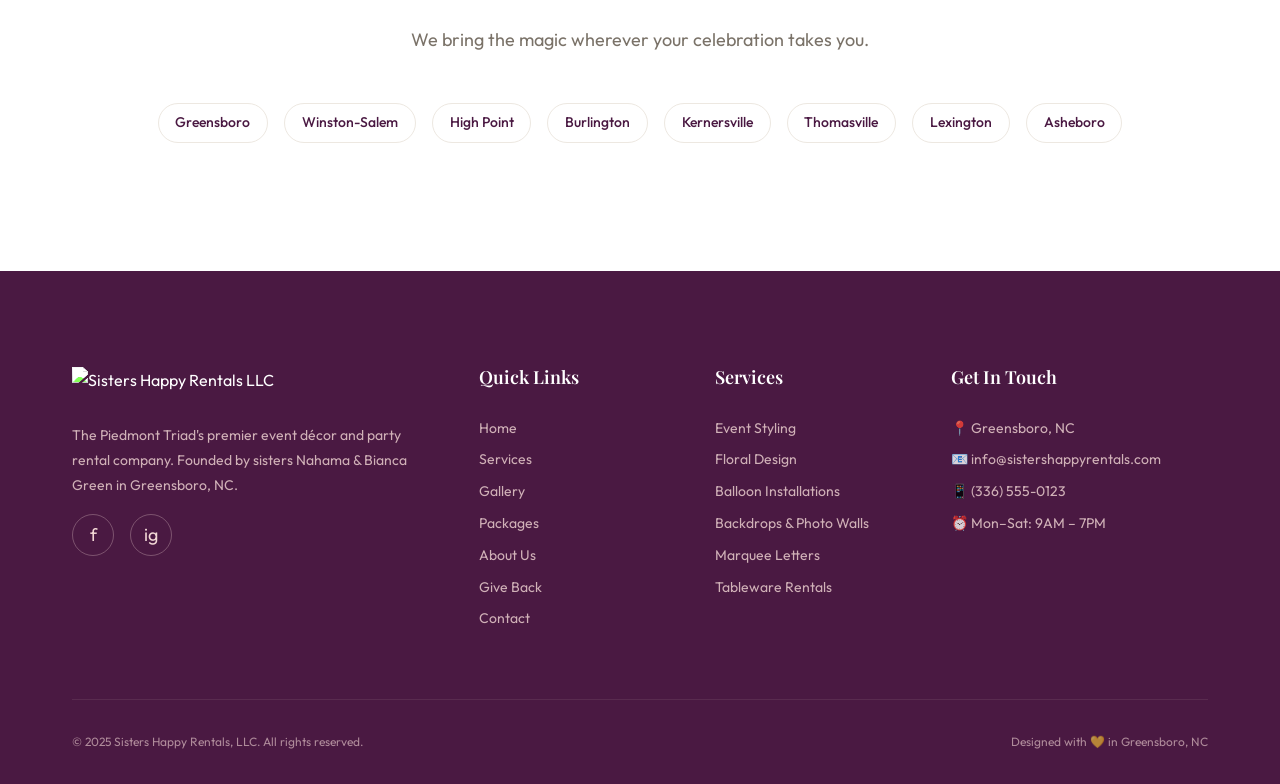
==== commit af070769: "Clean code-based logo badge: white enclosed container with crisp typography, gold border, replaces f" ====
--- a/index.html
+++ b/index.html
@@ -61,8 +61,16 @@
         </div>
         <div class="hero__overlay"></div>
         <div class="hero__content">
-            <p class="hero__accent">Where Every Celebration Shines</p>
-            <img src="assets/logo/logo.png" alt="Sisters Happy Rentals LLC" class="hero__logo">
+            <div class="hero-logo-badge" id="hero-logo-badge">
+                <div class="hero-logo-badge__florals">🌸</div>
+                <span class="hero-logo-badge__label">Est. Greensboro, NC</span>
+                <span class="hero-logo-badge__name">Sisters</span>
+                <span class="hero-logo-badge__accent">Happy</span>
+                <span class="hero-logo-badge__name">Rentals</span>
+                <span class="hero-logo-badge__divider"></span>
+                <span class="hero-logo-badge__tagline">Upscale Event Décor & Floral Design</span>
+                <div class="hero-logo-badge__florals hero-logo-badge__florals--bottom">🌸</div>
+            </div>
             <h1 class="sr-only">Sisters Happy Rentals — Upscale Event Décor & Rentals in Greensboro, NC</h1>
             <p class="hero__subtitle">Premium event décor, styling & rentals serving the Piedmont Triad. Let us transform your vision into an unforgettable celebration.</p>
             <div class="hero__buttons">
--- a/css/style.css
+++ b/css/style.css
@@ -231,9 +231,6 @@
   padding: 0;
 }
 
-.nav.scrolled .nav__logo {
-  height: 70px;
-}
 
 .nav__inner {
   max-width: var(--container-wide);
@@ -531,20 +528,84 @@
   max-width: 800px;
   padding: 0 var(--space-xl);
 }
-
-.hero__logo {
+/* ---------- Hero Logo Badge ---------- */
+.hero-logo-badge {
+  display: flex;
+  flex-direction: column;
+  align-items: center;
+  background: rgba(255, 255, 255, 0.95);
+  backdrop-filter: blur(10px);
+  border: 2px solid var(--gold);
+  border-radius: var(--radius-xl);
+  padding: 2.5rem 3.5rem 2rem;
+  margin: 0 auto var(--space-xl);
   max-width: 420px;
   width: 90%;
-  height: auto;
-  margin: 0 auto var(--space-lg);
+  position: relative;
+  box-shadow: 
+    0 8px 32px rgba(0, 0, 0, 0.15),
+    inset 0 1px 0 rgba(255, 255, 255, 0.5);
+  animation: badgeIn 1s ease-out;
+}
+
+@keyframes badgeIn {
+  0% { opacity: 0; transform: scale(0.9) translateY(15px); }
+  100% { opacity: 1; transform: scale(1) translateY(0); }
+}
+
+.hero-logo-badge__florals {
+  font-size: 1.4rem;
+  line-height: 1;
+  margin-bottom: 0.4rem;
+  opacity: 0.7;
+}
+
+.hero-logo-badge__florals--bottom {
+  margin-bottom: 0;
+  margin-top: 0.5rem;
+}
+
+.hero-logo-badge__label {
+  font-family: var(--font-body);
+  font-size: 0.65rem;
+  letter-spacing: 0.25em;
+  text-transform: uppercase;
+  color: var(--gray-400);
+  margin-bottom: 0.3rem;
+}
+
+.hero-logo-badge__name {
+  font-family: var(--font-heading);
+  font-size: 2.2rem;
+  font-weight: 600;
+  color: var(--plum);
+  letter-spacing: 0.06em;
+  line-height: 1.1;
+}
+
+.hero-logo-badge__accent {
+  font-family: var(--font-script);
+  font-size: 3.2rem;
+  color: var(--gold);
+  line-height: 0.9;
+  margin: -0.1rem 0;
+}
+
+.hero-logo-badge__divider {
   display: block;
-  filter: drop-shadow(0 4px 20px rgba(0, 0, 0, 0.3));
-  animation: heroLogoIn 1.2s ease-out;
-}
-
-@keyframes heroLogoIn {
-  0% { opacity: 0; transform: scale(0.85) translateY(20px); }
-  100% { opacity: 1; transform: scale(1) translateY(0); }
+  width: 60px;
+  height: 2px;
+  background: linear-gradient(90deg, transparent, var(--gold), transparent);
+  margin: 0.6rem 0;
+}
+
+.hero-logo-badge__tagline {
+  font-family: var(--font-body);
+  font-size: 0.7rem;
+  letter-spacing: 0.15em;
+  text-transform: uppercase;
+  color: var(--gray-500);
+  text-align: center;
 }
 
 /* Screen reader only — keeps h1 for SEO */
@@ -1682,8 +1743,7 @@
 
   .stats-grid { grid-template-columns: repeat(2, 1fr); }
   
-  .nav__logo { height: 90px; }
-  .nav.scrolled .nav__logo { height: 55px; }
+
 
   .page-header__title { font-size: var(--text-4xl); }
   
@@ -1694,6 +1754,18 @@
 
 @media (max-width: 480px) {
   .hero__title { font-size: var(--text-3xl); }
+
+  .hero-logo-badge {
+    padding: 1.8rem 2rem 1.5rem;
+  }
+  
+  .hero-logo-badge__name {
+    font-size: 1.7rem;
+  }
+  
+  .hero-logo-badge__accent {
+    font-size: 2.5rem;
+  }
   
   .hero__buttons {
     flex-direction: column;
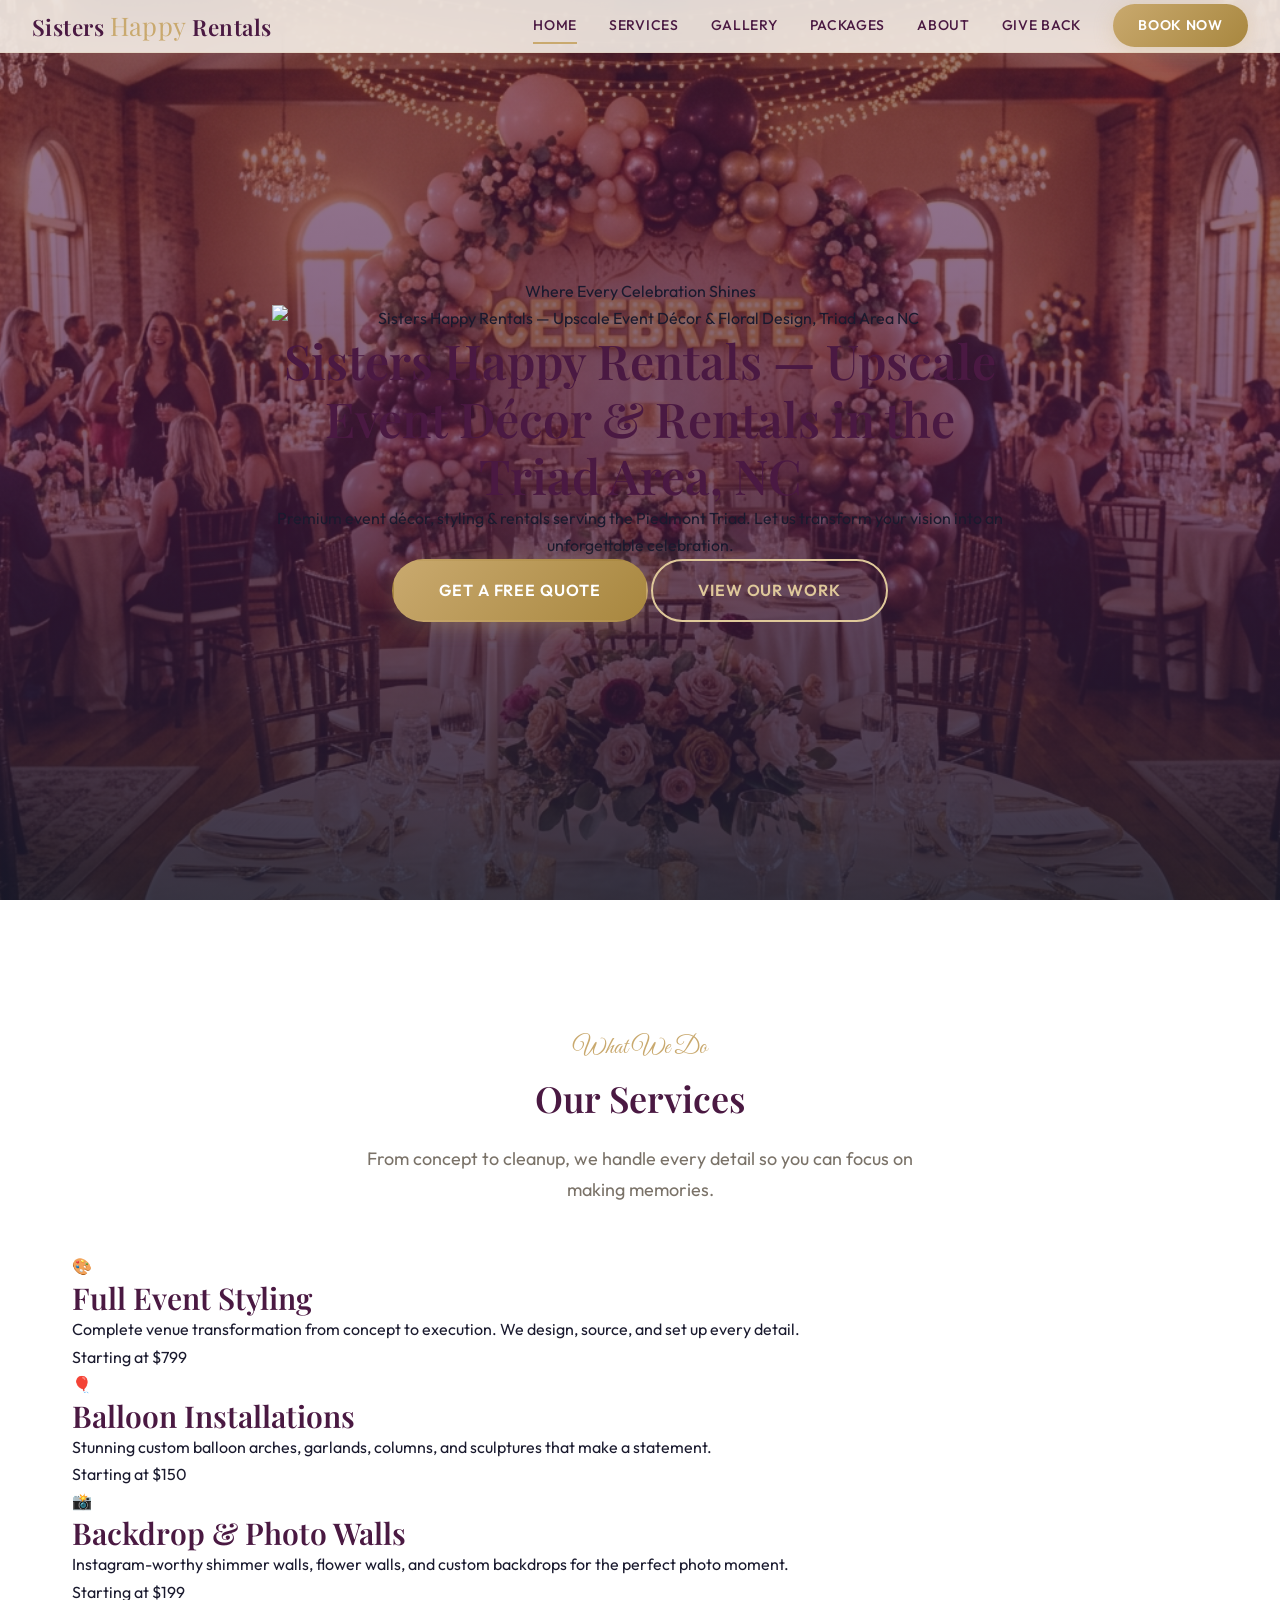
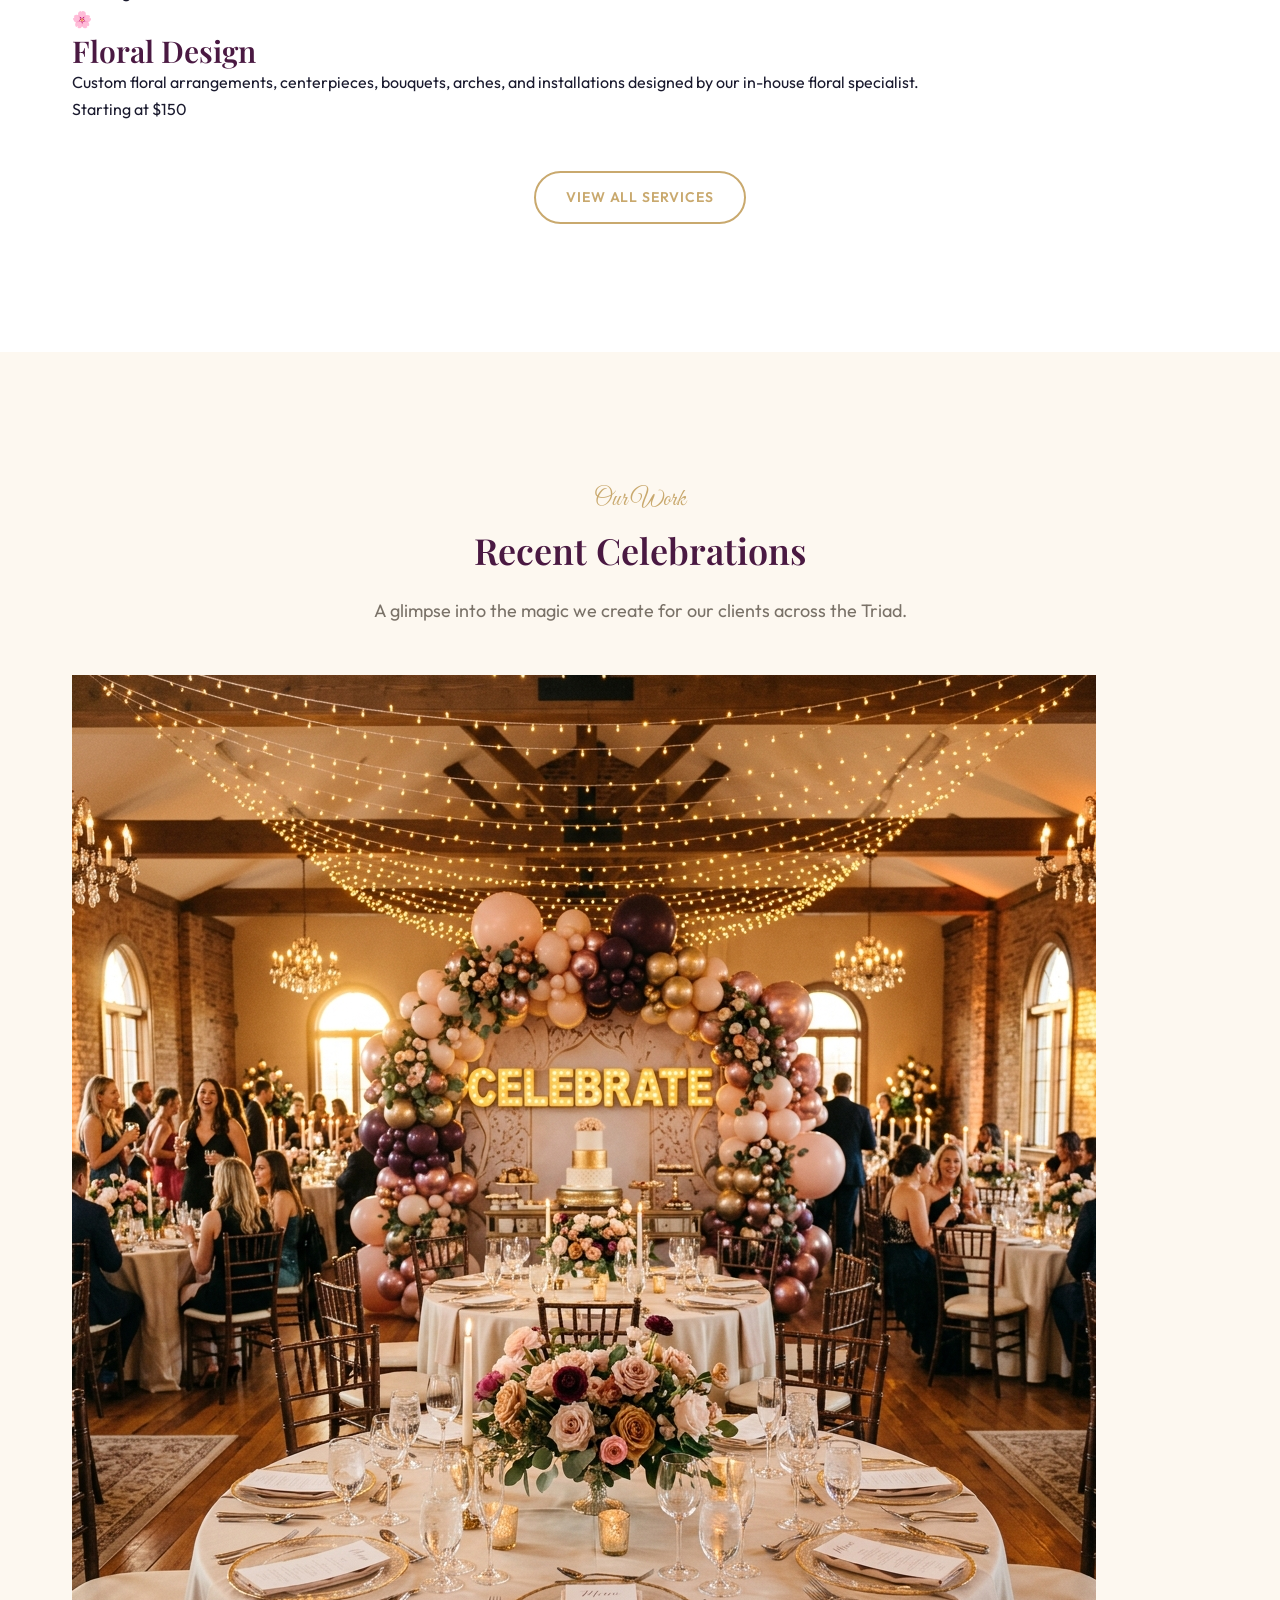
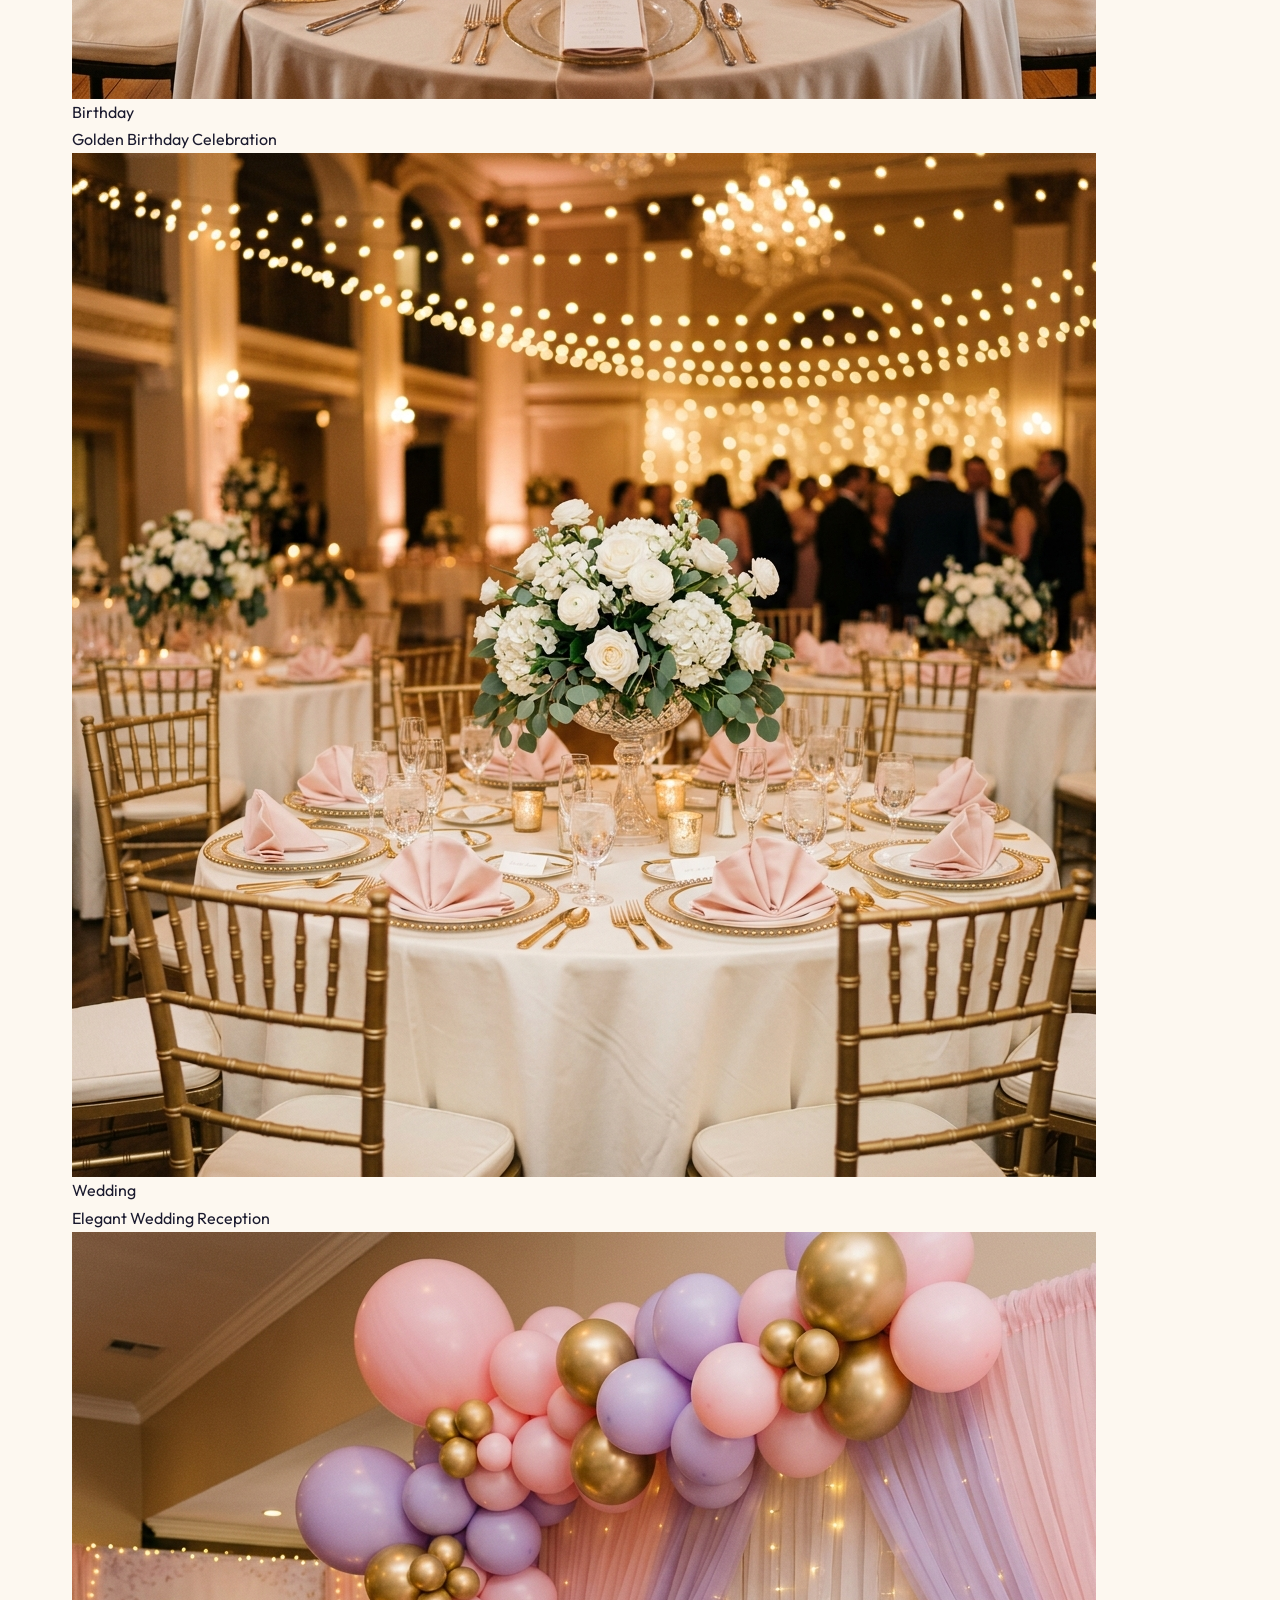
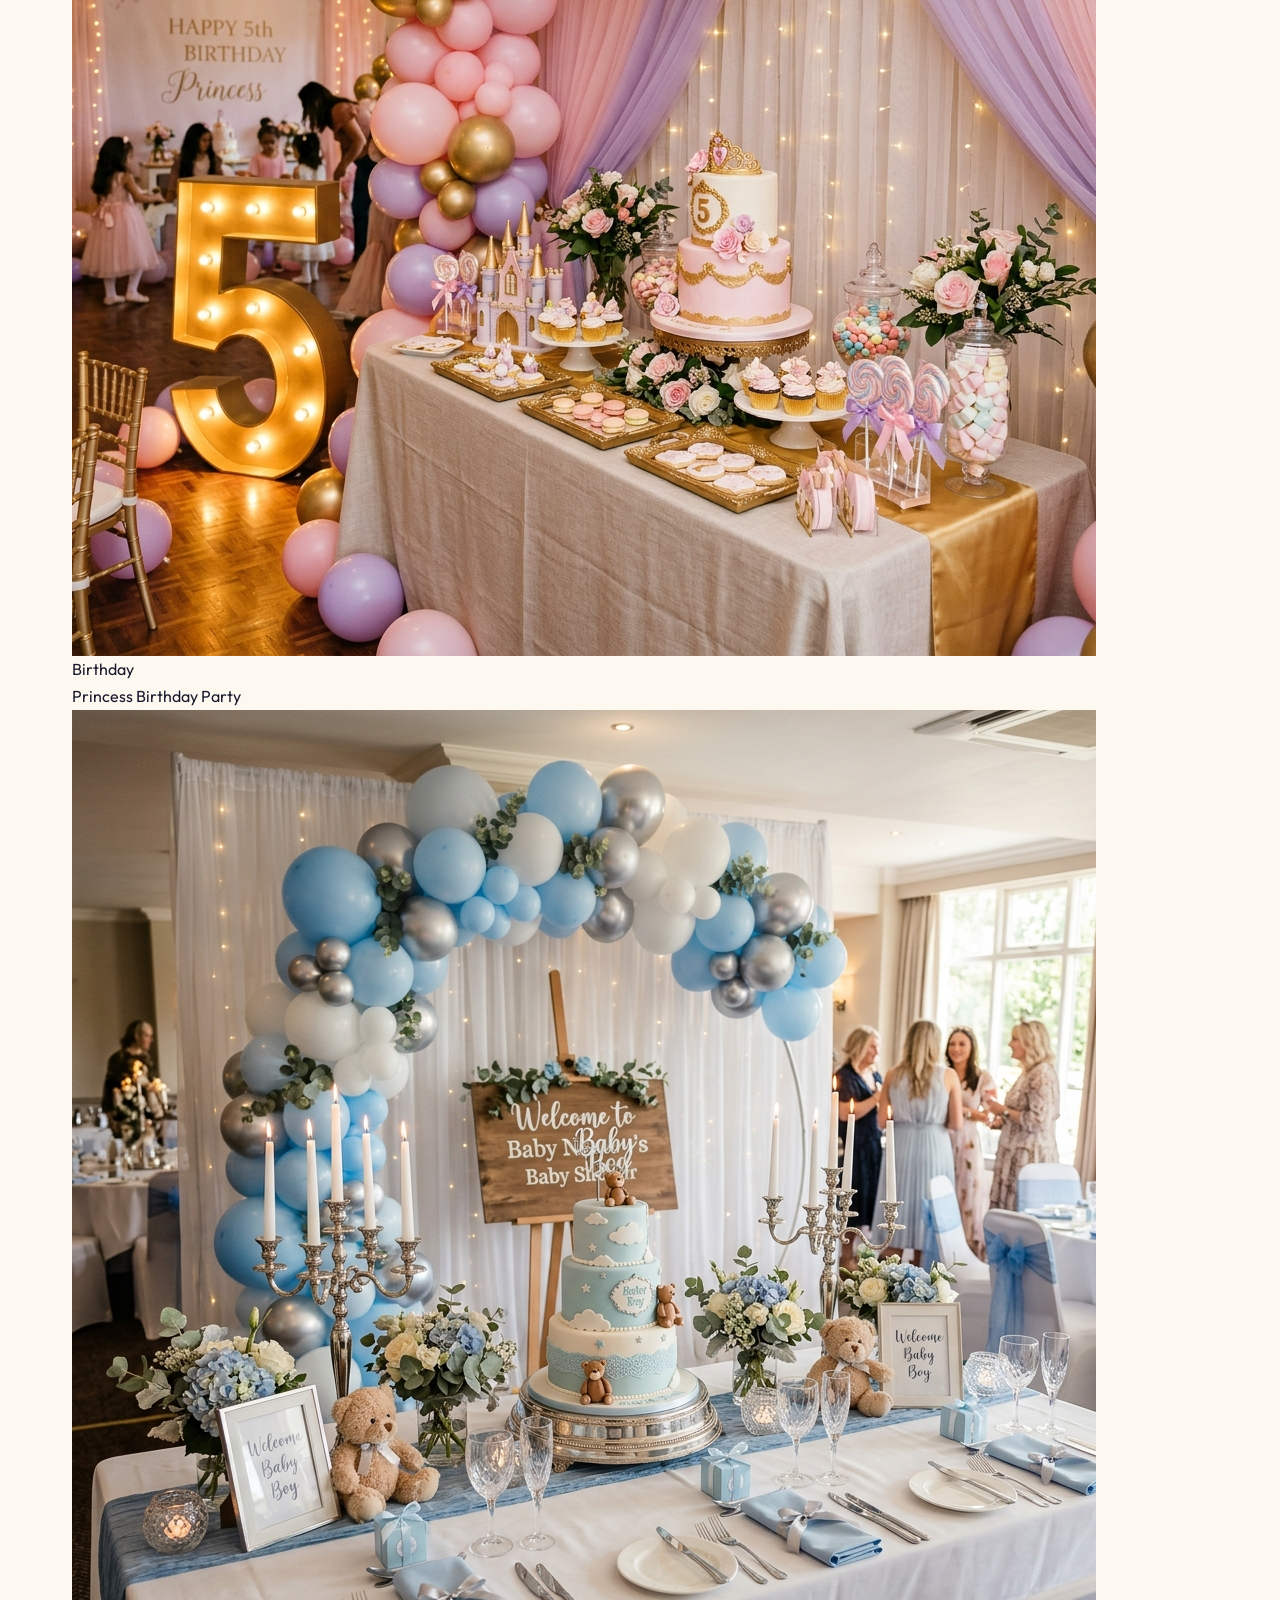
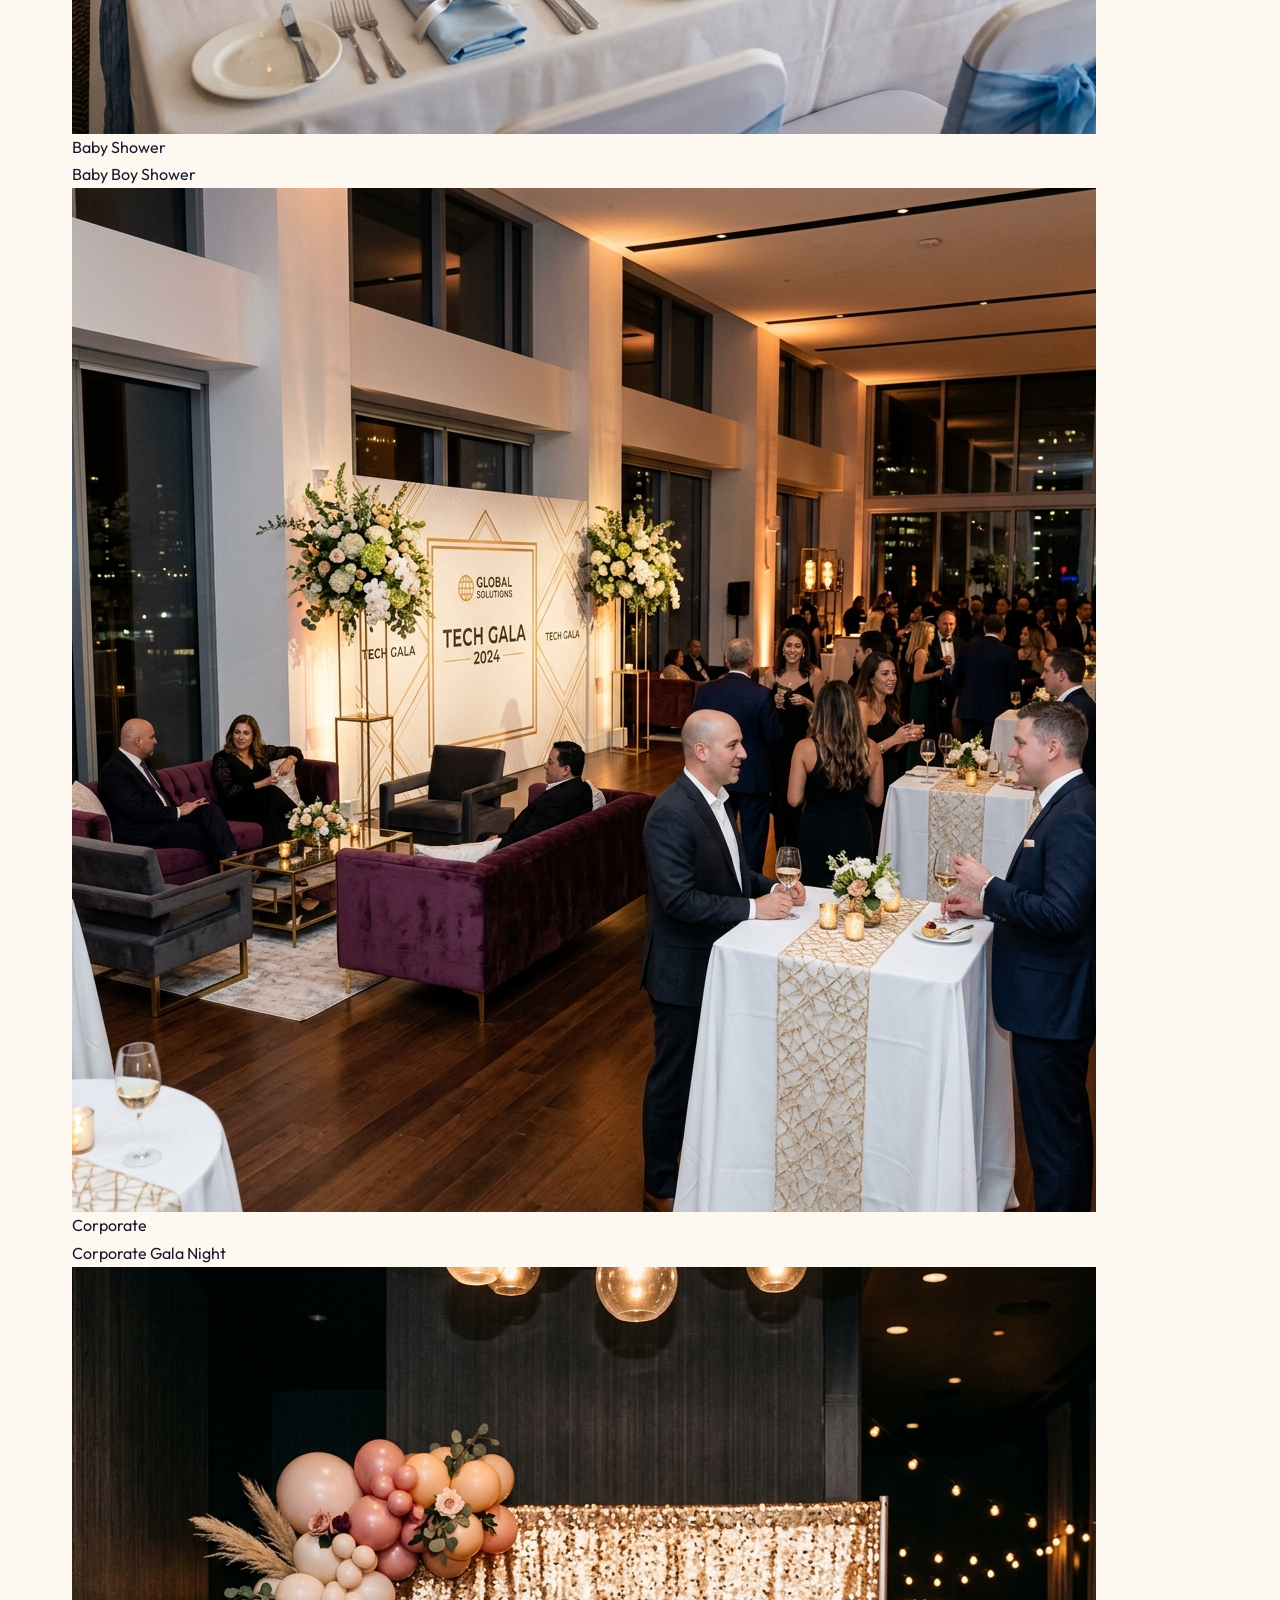
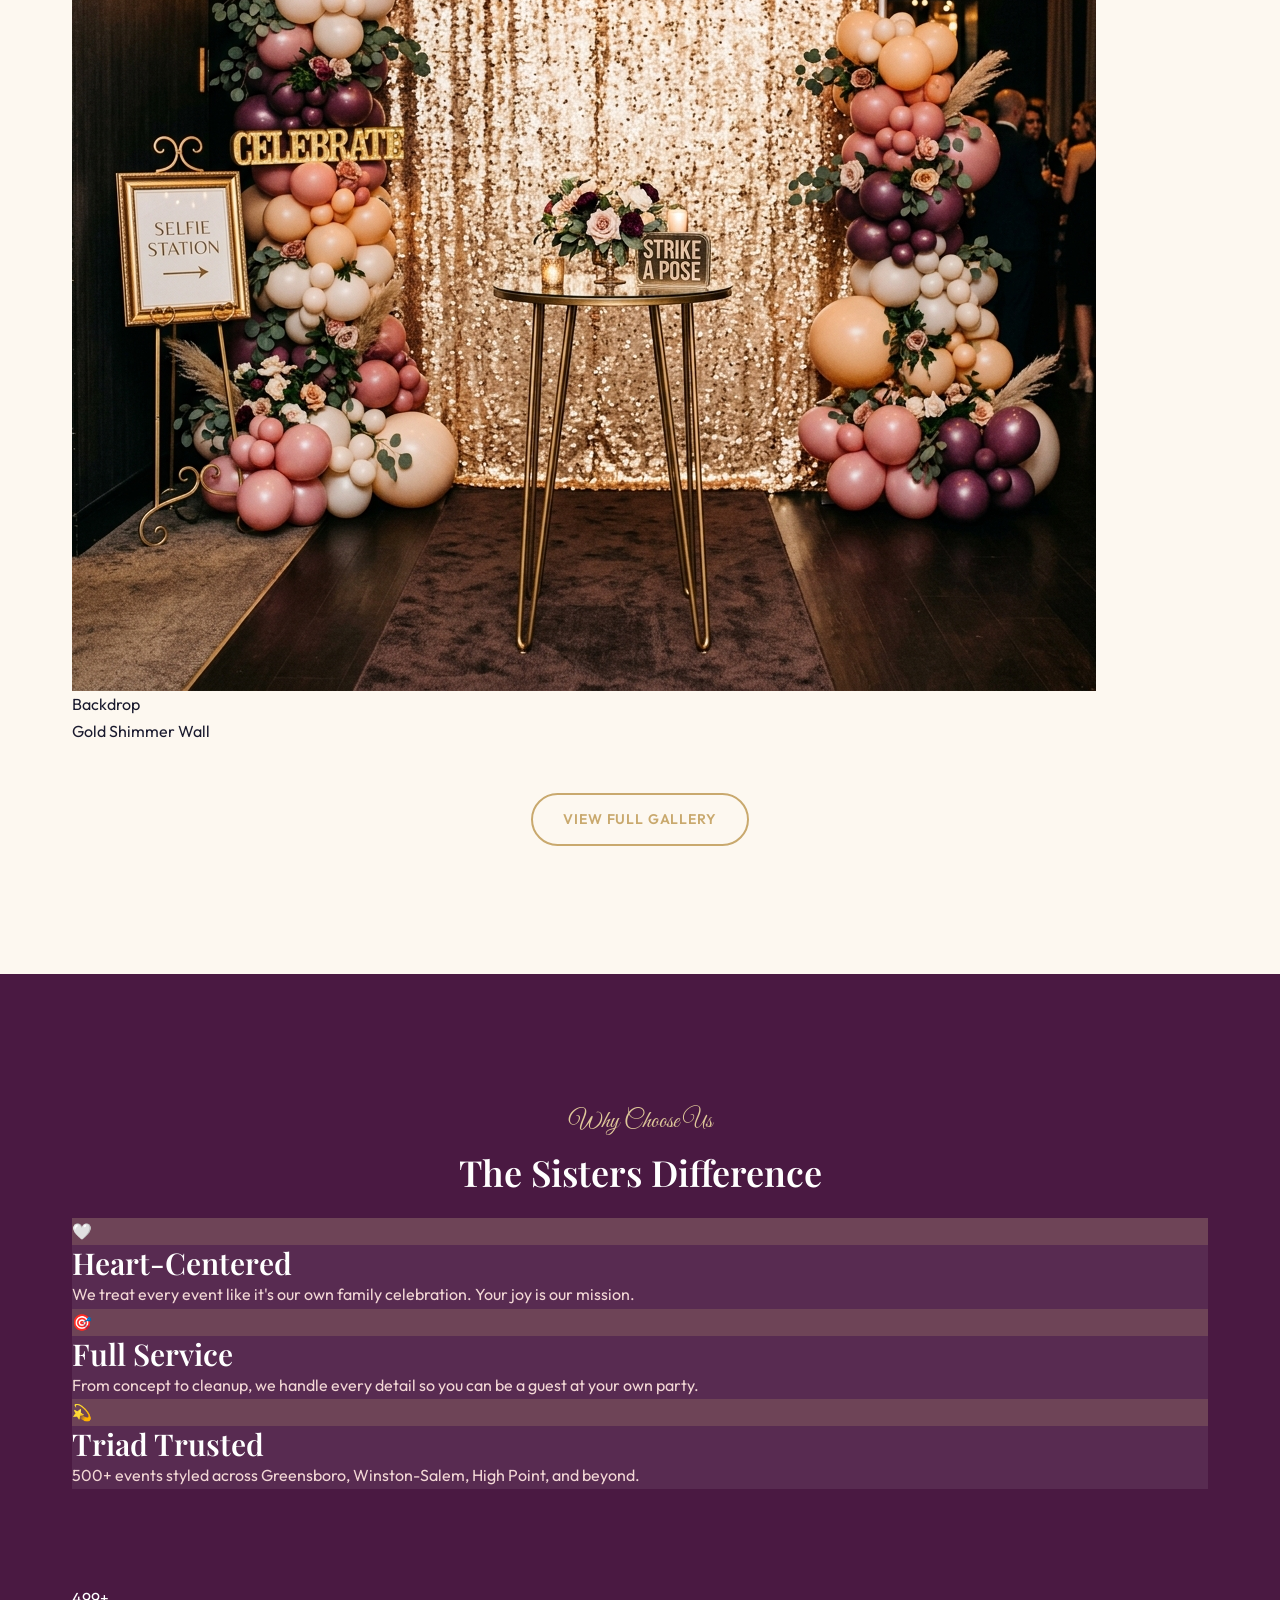
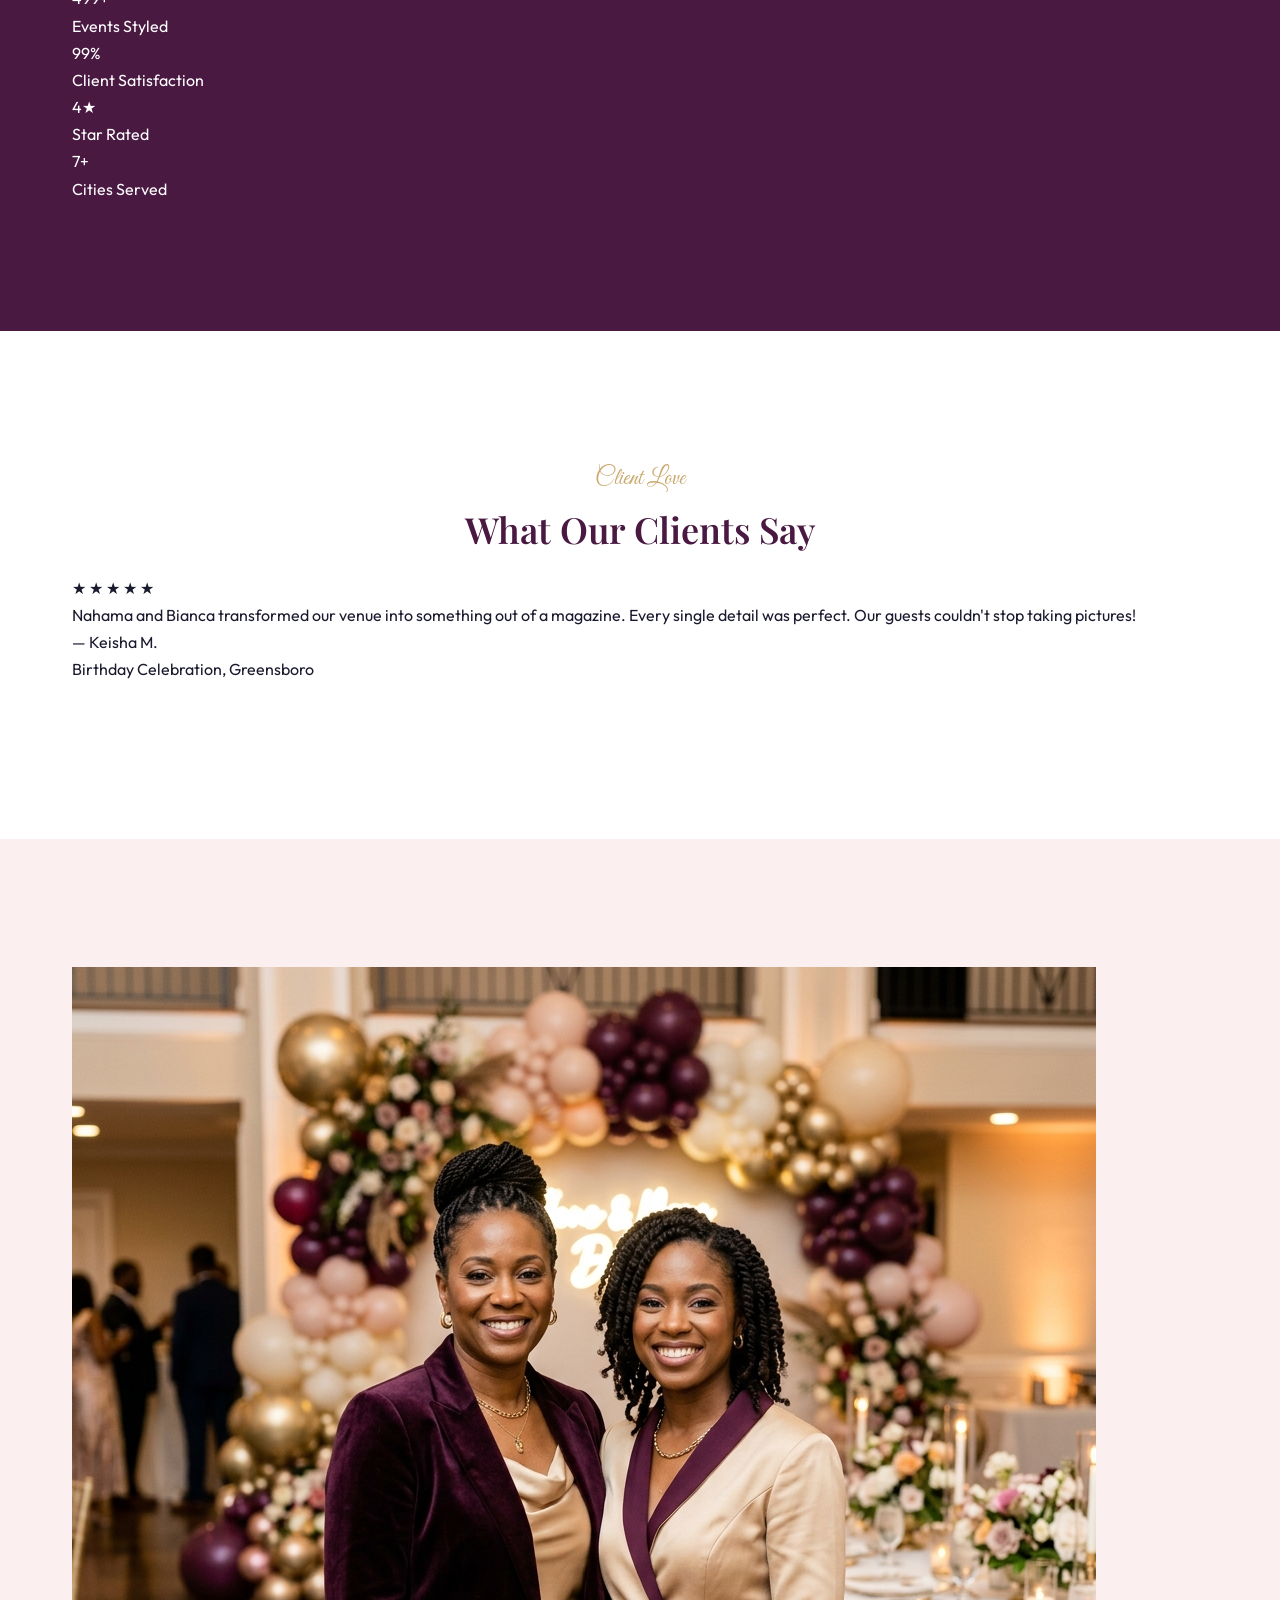
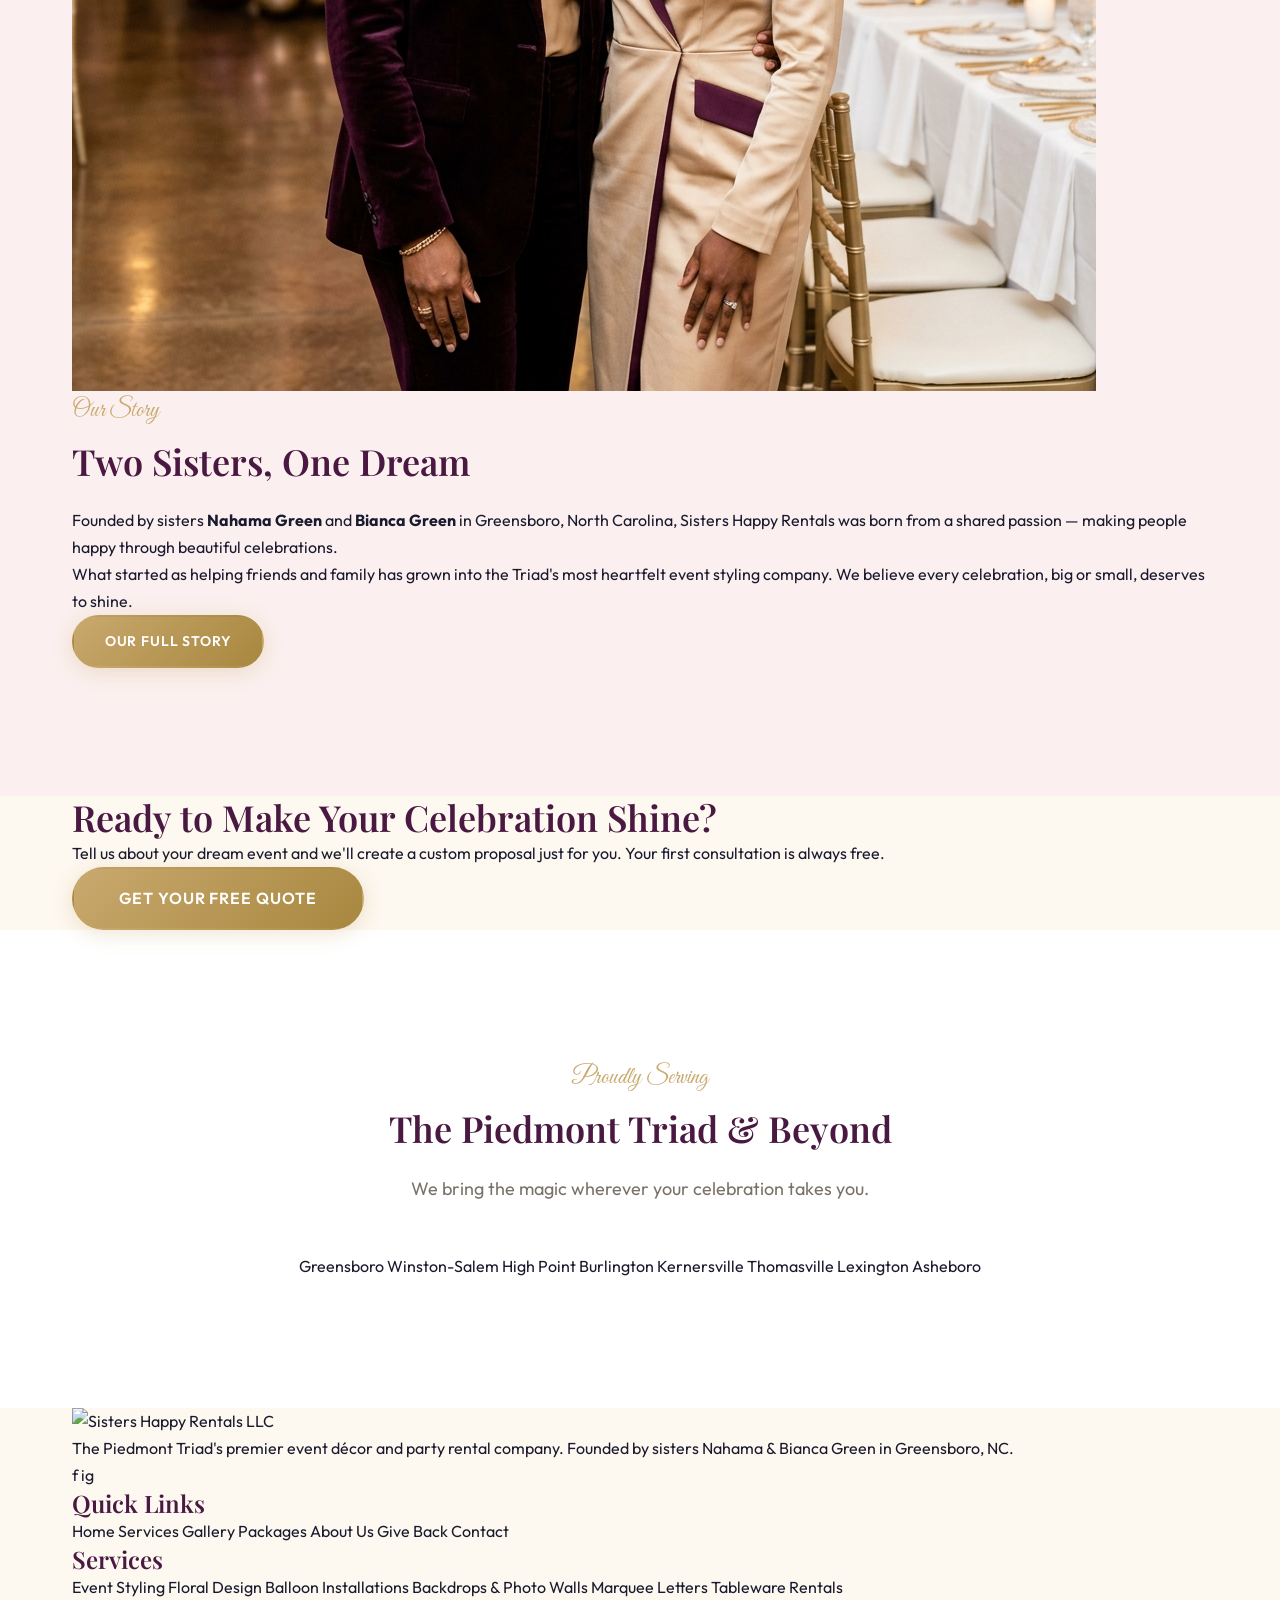
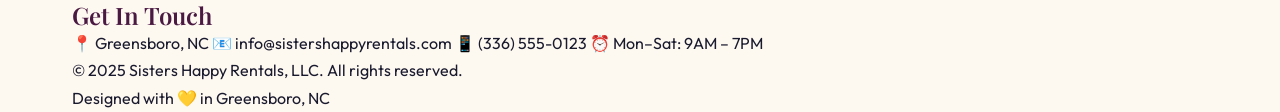
==== commit dfe972a4: "Final logo: v20a floral+balloon garland with Triad Area NC, white background pill for readability" ====
--- a/index.html
+++ b/index.html
@@ -61,17 +61,9 @@
         </div>
         <div class="hero__overlay"></div>
         <div class="hero__content">
-            <div class="hero-logo-badge" id="hero-logo-badge">
-                <div class="hero-logo-badge__florals">🌸</div>
-                <span class="hero-logo-badge__label">Est. Greensboro, NC</span>
-                <span class="hero-logo-badge__name">Sisters</span>
-                <span class="hero-logo-badge__accent">Happy</span>
-                <span class="hero-logo-badge__name">Rentals</span>
-                <span class="hero-logo-badge__divider"></span>
-                <span class="hero-logo-badge__tagline">Upscale Event Décor & Floral Design</span>
-                <div class="hero-logo-badge__florals hero-logo-badge__florals--bottom">🌸</div>
-            </div>
-            <h1 class="sr-only">Sisters Happy Rentals — Upscale Event Décor & Rentals in Greensboro, NC</h1>
+            <p class="hero__accent">Where Every Celebration Shines</p>
+            <img src="assets/logo/logo.png" alt="Sisters Happy Rentals — Upscale Event Décor & Floral Design, Triad Area NC" class="hero__logo">
+            <h1 class="sr-only">Sisters Happy Rentals — Upscale Event Décor & Rentals in the Triad Area, NC</h1>
             <p class="hero__subtitle">Premium event décor, styling & rentals serving the Piedmont Triad. Let us transform your vision into an unforgettable celebration.</p>
             <div class="hero__buttons">
                 <a href="contact.html" class="btn btn--primary btn--lg">Get a Free Quote</a>
--- a/css/style.css
+++ b/css/style.css
@@ -530,82 +530,23 @@
 }
 /* ---------- Hero Logo Badge ---------- */
 .hero-logo-badge {
-  display: flex;
-  flex-direction: column;
-  align-items: center;
-  background: rgba(255, 255, 255, 0.95);
-  backdrop-filter: blur(10px);
-  border: 2px solid var(--gold);
+/* ---------- Hero Logo ---------- */
+.hero__logo {
+  max-width: 480px;
+  width: 92%;
+  height: auto;
+  margin: 0 auto var(--space-lg);
+  display: block;
+  background: rgba(255, 255, 255, 0.92);
   border-radius: var(--radius-xl);
-  padding: 2.5rem 3.5rem 2rem;
-  margin: 0 auto var(--space-xl);
-  max-width: 420px;
-  width: 90%;
-  position: relative;
-  box-shadow: 
-    0 8px 32px rgba(0, 0, 0, 0.15),
-    inset 0 1px 0 rgba(255, 255, 255, 0.5);
-  animation: badgeIn 1s ease-out;
-}
-
-@keyframes badgeIn {
+  padding: 1.2rem 1.5rem;
+  box-shadow: 0 8px 32px rgba(0, 0, 0, 0.12);
+  animation: heroLogoIn 1s ease-out;
+}
+
+@keyframes heroLogoIn {
   0% { opacity: 0; transform: scale(0.9) translateY(15px); }
   100% { opacity: 1; transform: scale(1) translateY(0); }
-}
-
-.hero-logo-badge__florals {
-  font-size: 1.4rem;
-  line-height: 1;
-  margin-bottom: 0.4rem;
-  opacity: 0.7;
-}
-
-.hero-logo-badge__florals--bottom {
-  margin-bottom: 0;
-  margin-top: 0.5rem;
-}
-
-.hero-logo-badge__label {
-  font-family: var(--font-body);
-  font-size: 0.65rem;
-  letter-spacing: 0.25em;
-  text-transform: uppercase;
-  color: var(--gray-400);
-  margin-bottom: 0.3rem;
-}
-
-.hero-logo-badge__name {
-  font-family: var(--font-heading);
-  font-size: 2.2rem;
-  font-weight: 600;
-  color: var(--plum);
-  letter-spacing: 0.06em;
-  line-height: 1.1;
-}
-
-.hero-logo-badge__accent {
-  font-family: var(--font-script);
-  font-size: 3.2rem;
-  color: var(--gold);
-  line-height: 0.9;
-  margin: -0.1rem 0;
-}
-
-.hero-logo-badge__divider {
-  display: block;
-  width: 60px;
-  height: 2px;
-  background: linear-gradient(90deg, transparent, var(--gold), transparent);
-  margin: 0.6rem 0;
-}
-
-.hero-logo-badge__tagline {
-  font-family: var(--font-body);
-  font-size: 0.7rem;
-  letter-spacing: 0.15em;
-  text-transform: uppercase;
-  color: var(--gray-500);
-  text-align: center;
 }
 
 /* Screen reader only — keeps h1 for SEO */
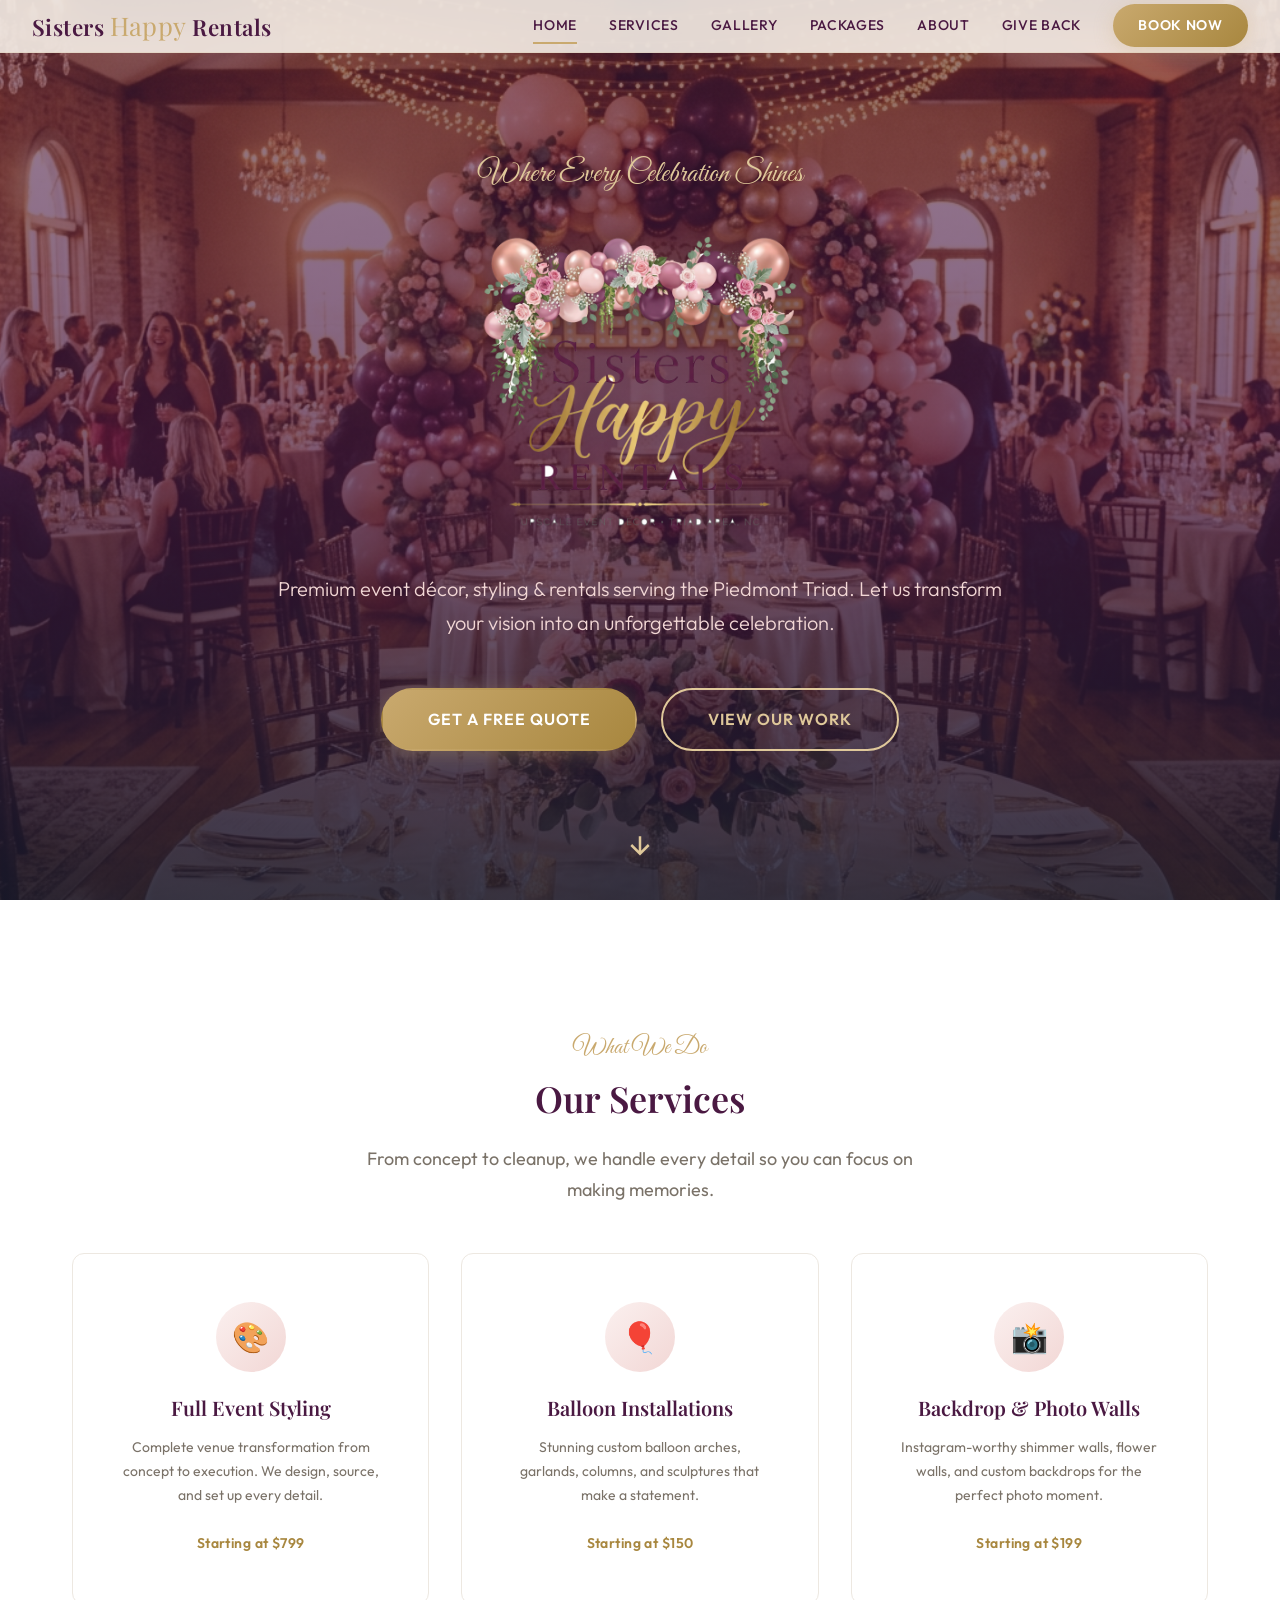
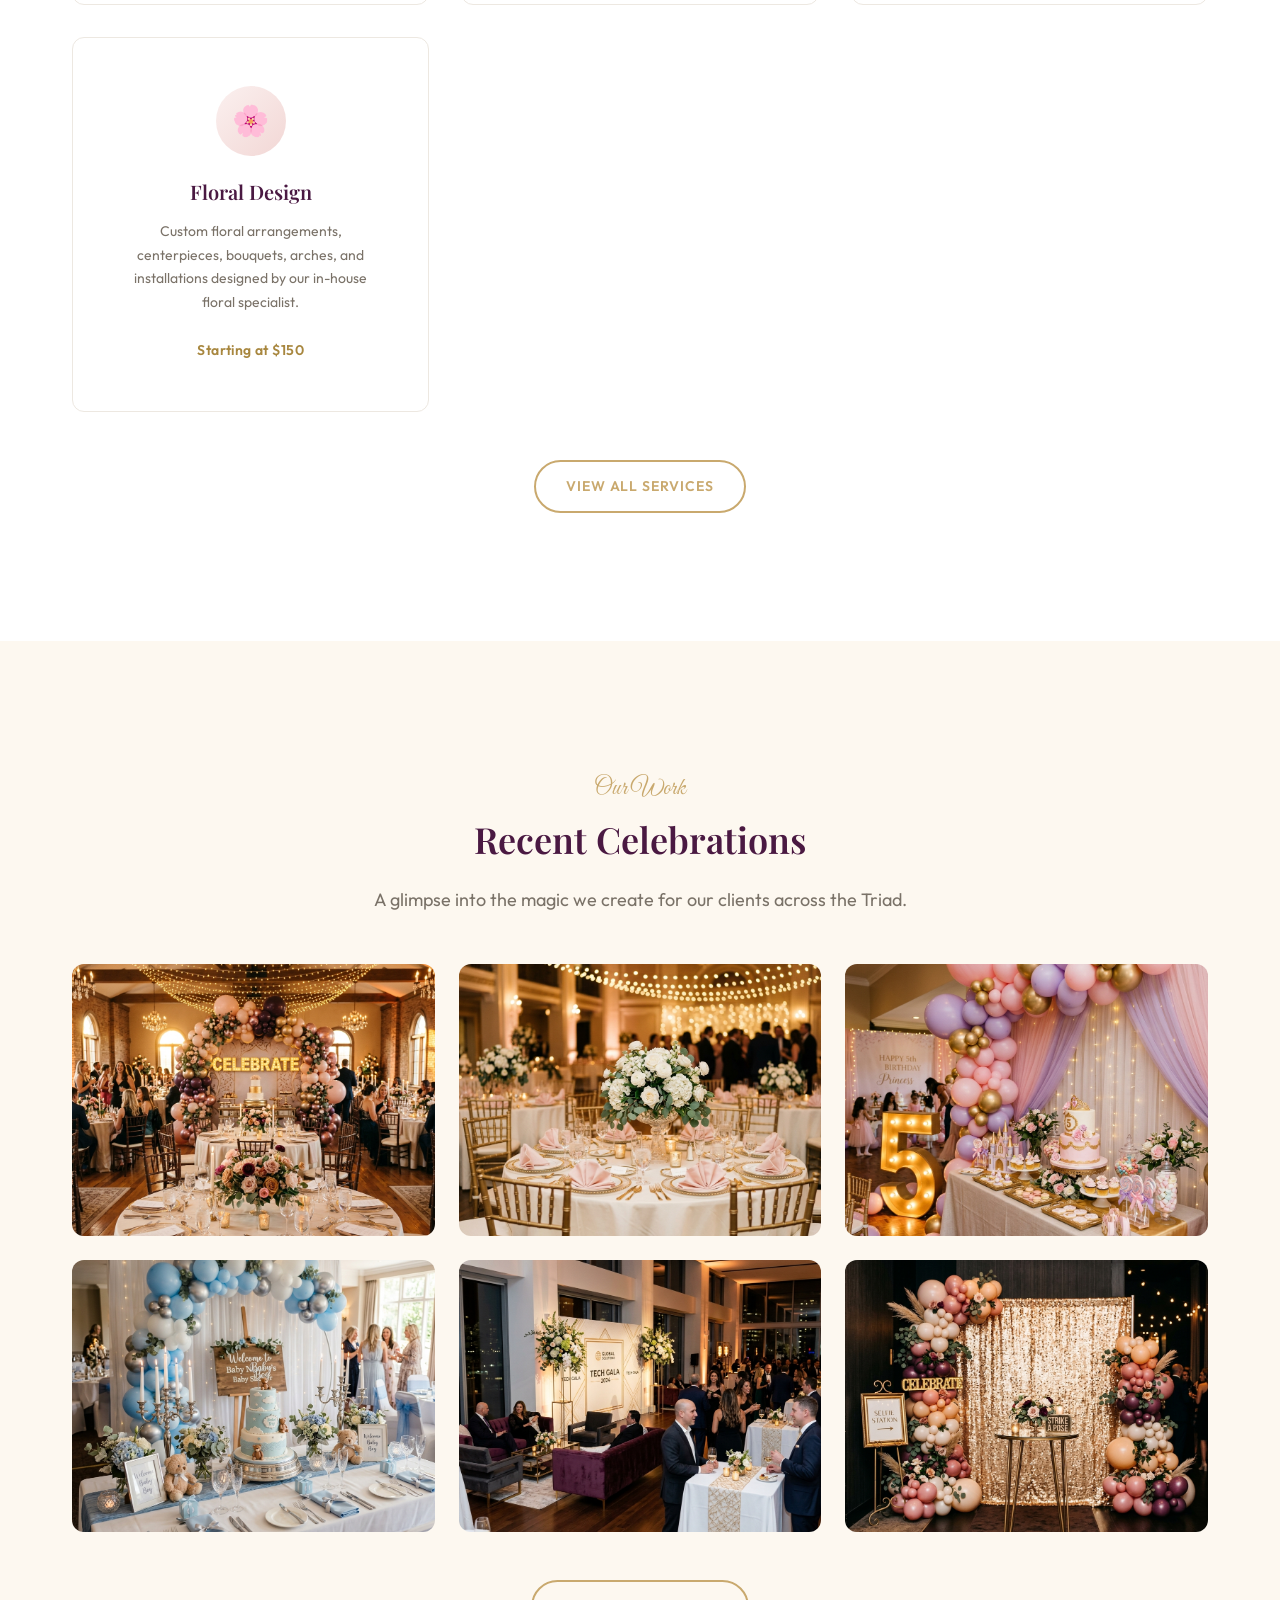
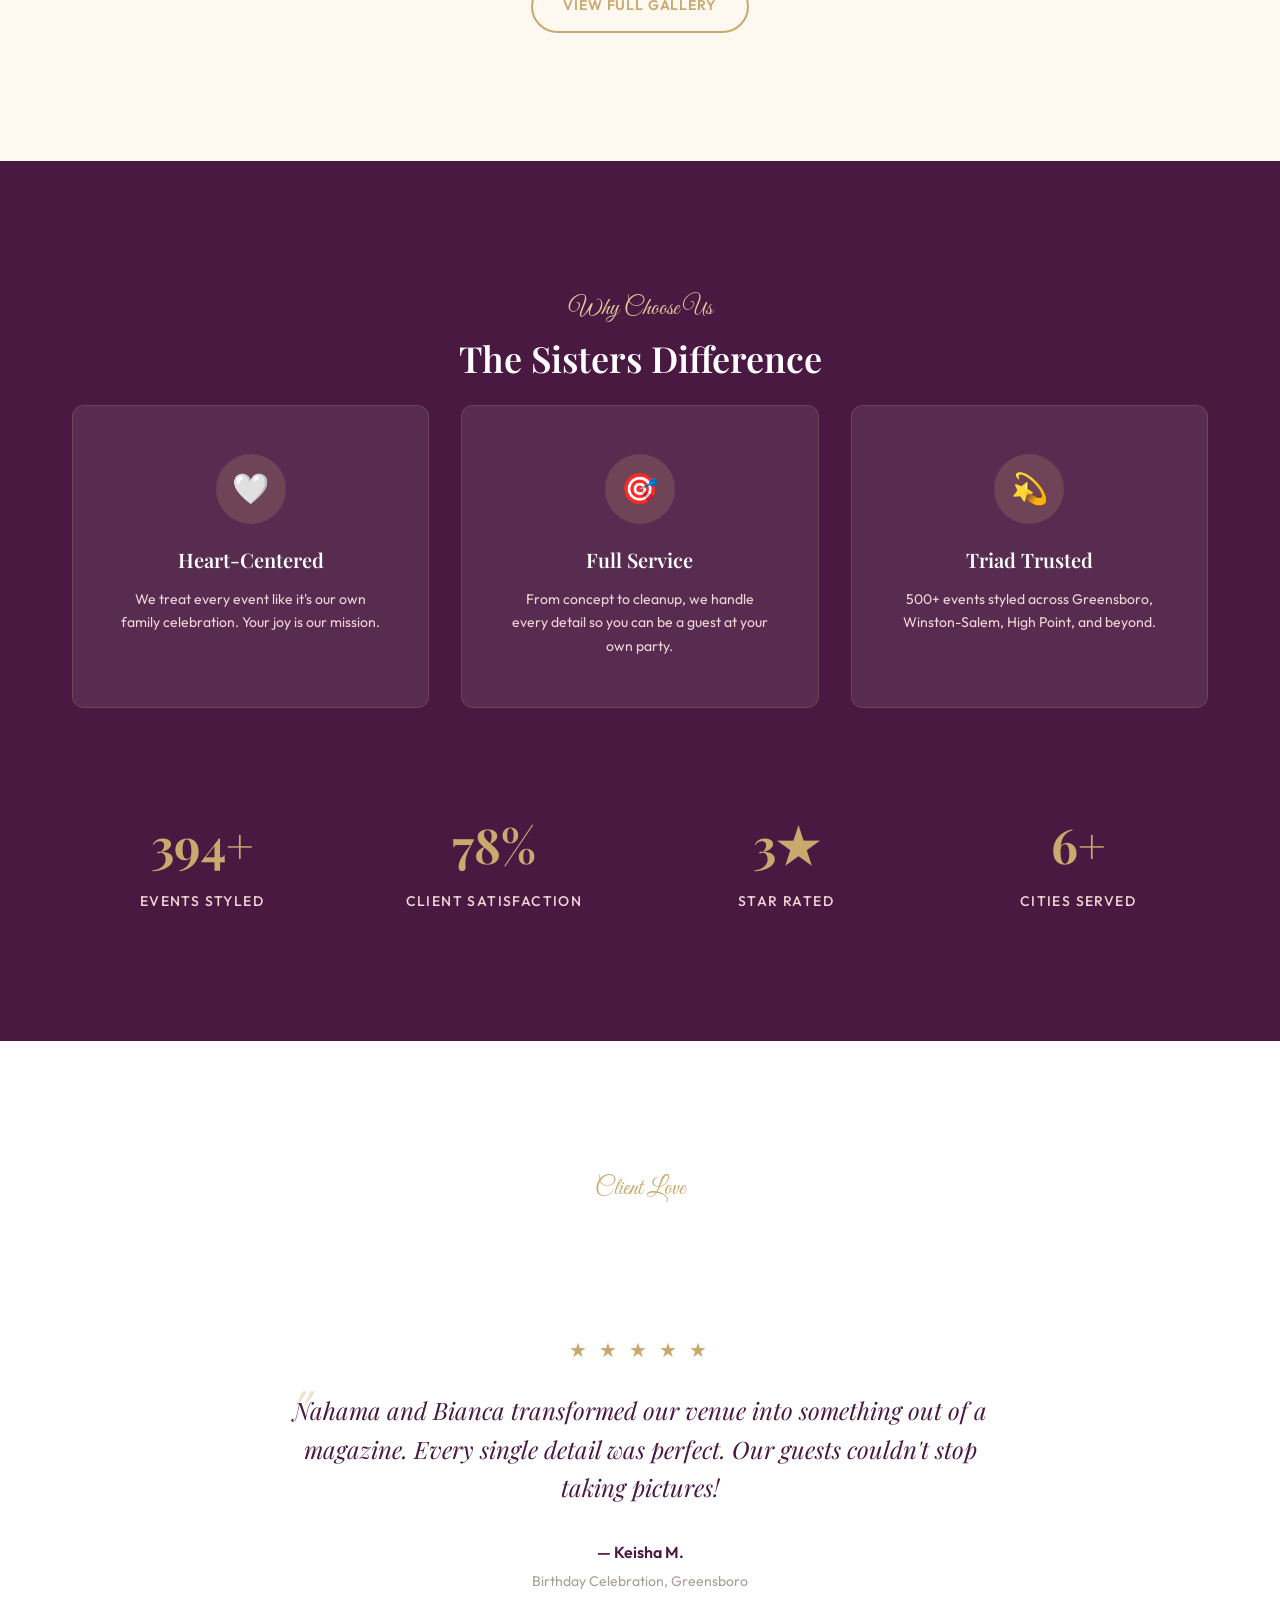
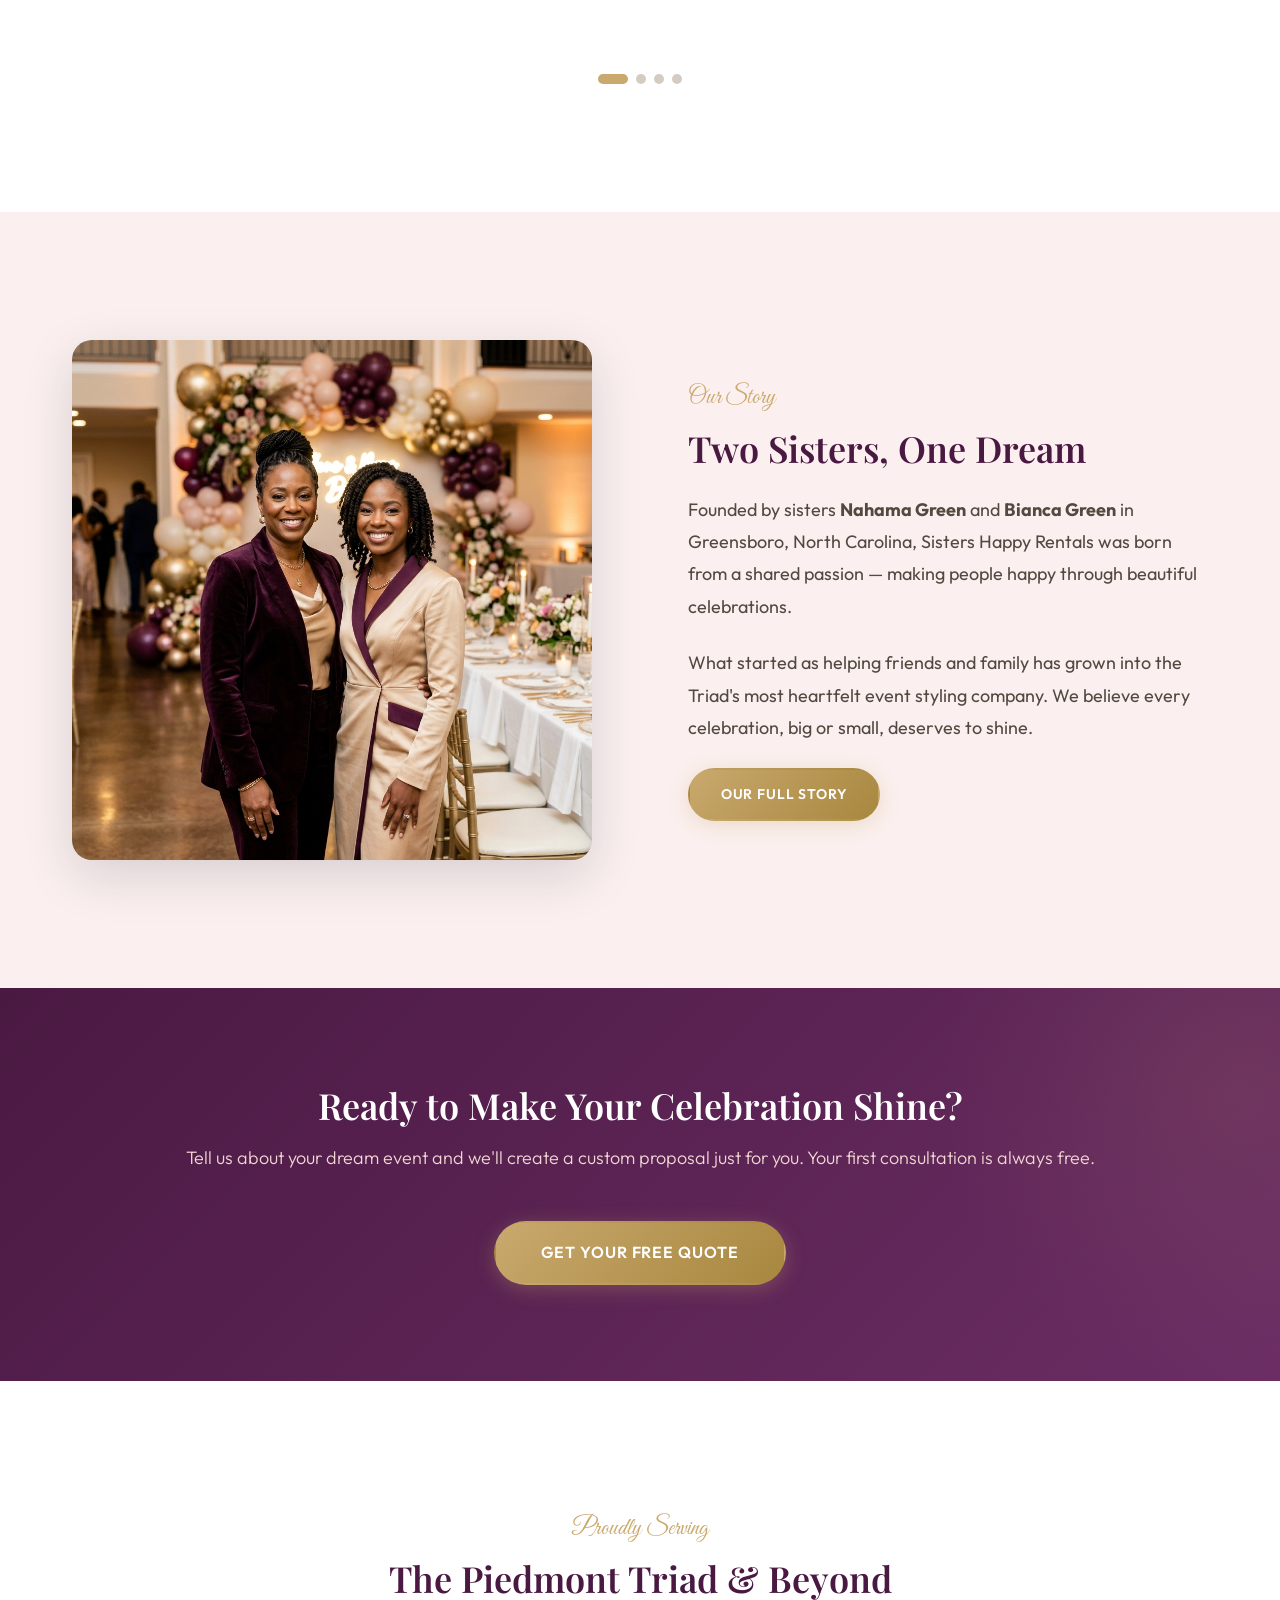
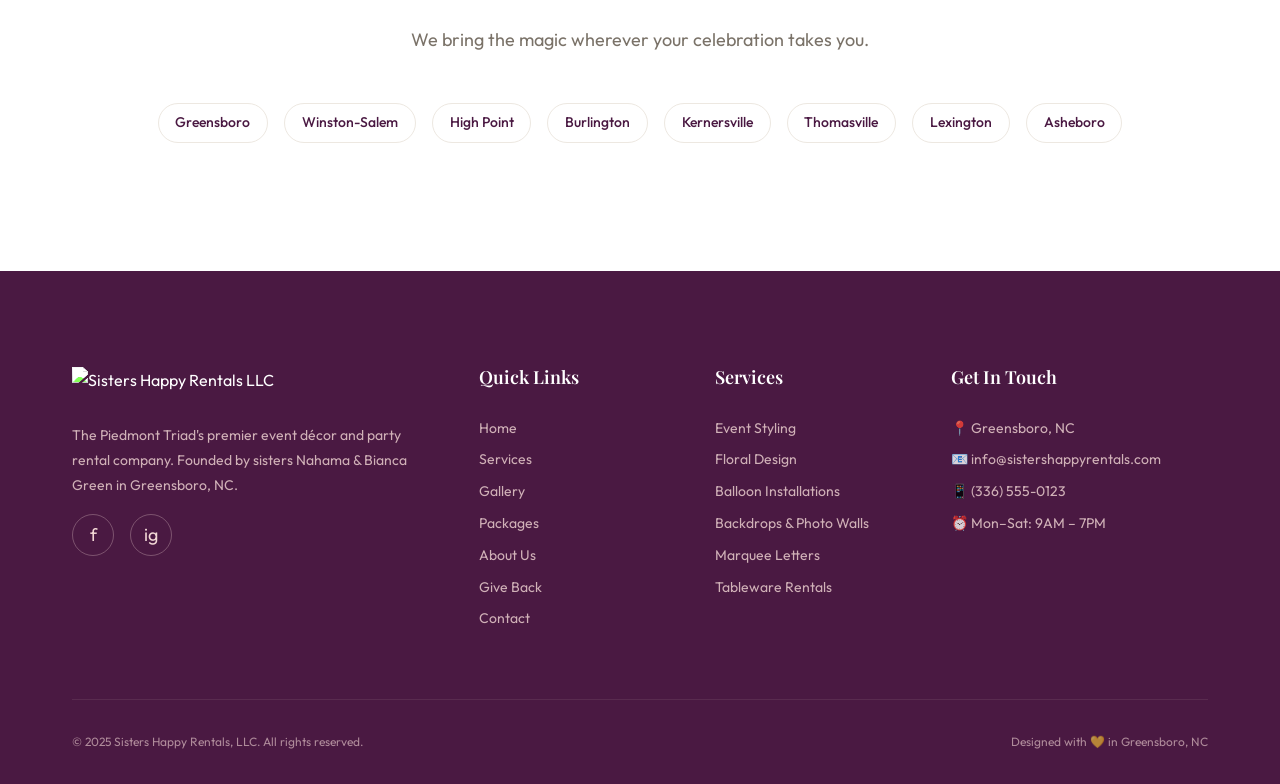
==== commit a9f252e1: "Use transparent logo with drop-shadow overlay on hero video" ====
--- a/index.html
+++ b/index.html
@@ -62,7 +62,7 @@
         <div class="hero__overlay"></div>
         <div class="hero__content">
             <p class="hero__accent">Where Every Celebration Shines</p>
-            <img src="assets/logo/logo.png" alt="Sisters Happy Rentals — Upscale Event Décor & Floral Design, Triad Area NC" class="hero__logo">
+            <img src="assets/logo/logo copy transparent.png" alt="Sisters Happy Rentals — Upscale Event Décor & Floral Design, Triad Area NC" class="hero__logo">
             <h1 class="sr-only">Sisters Happy Rentals — Upscale Event Décor & Rentals in the Triad Area, NC</h1>
             <p class="hero__subtitle">Premium event décor, styling & rentals serving the Piedmont Triad. Let us transform your vision into an unforgettable celebration.</p>
             <div class="hero__buttons">
--- a/css/style.css
+++ b/css/style.css
@@ -528,19 +528,15 @@
   max-width: 800px;
   padding: 0 var(--space-xl);
 }
-/* ---------- Hero Logo Badge ---------- */
-.hero-logo-badge {
+
 /* ---------- Hero Logo ---------- */
 .hero__logo {
-  max-width: 480px;
-  width: 92%;
+  max-width: 340px;
+  width: 65%;
   height: auto;
-  margin: 0 auto var(--space-lg);
+  margin: 0 auto var(--space-md);
   display: block;
-  background: rgba(255, 255, 255, 0.92);
-  border-radius: var(--radius-xl);
-  padding: 1.2rem 1.5rem;
-  box-shadow: 0 8px 32px rgba(0, 0, 0, 0.12);
+  filter: drop-shadow(0 2px 12px rgba(0, 0, 0, 0.25));
   animation: heroLogoIn 1s ease-out;
 }
 
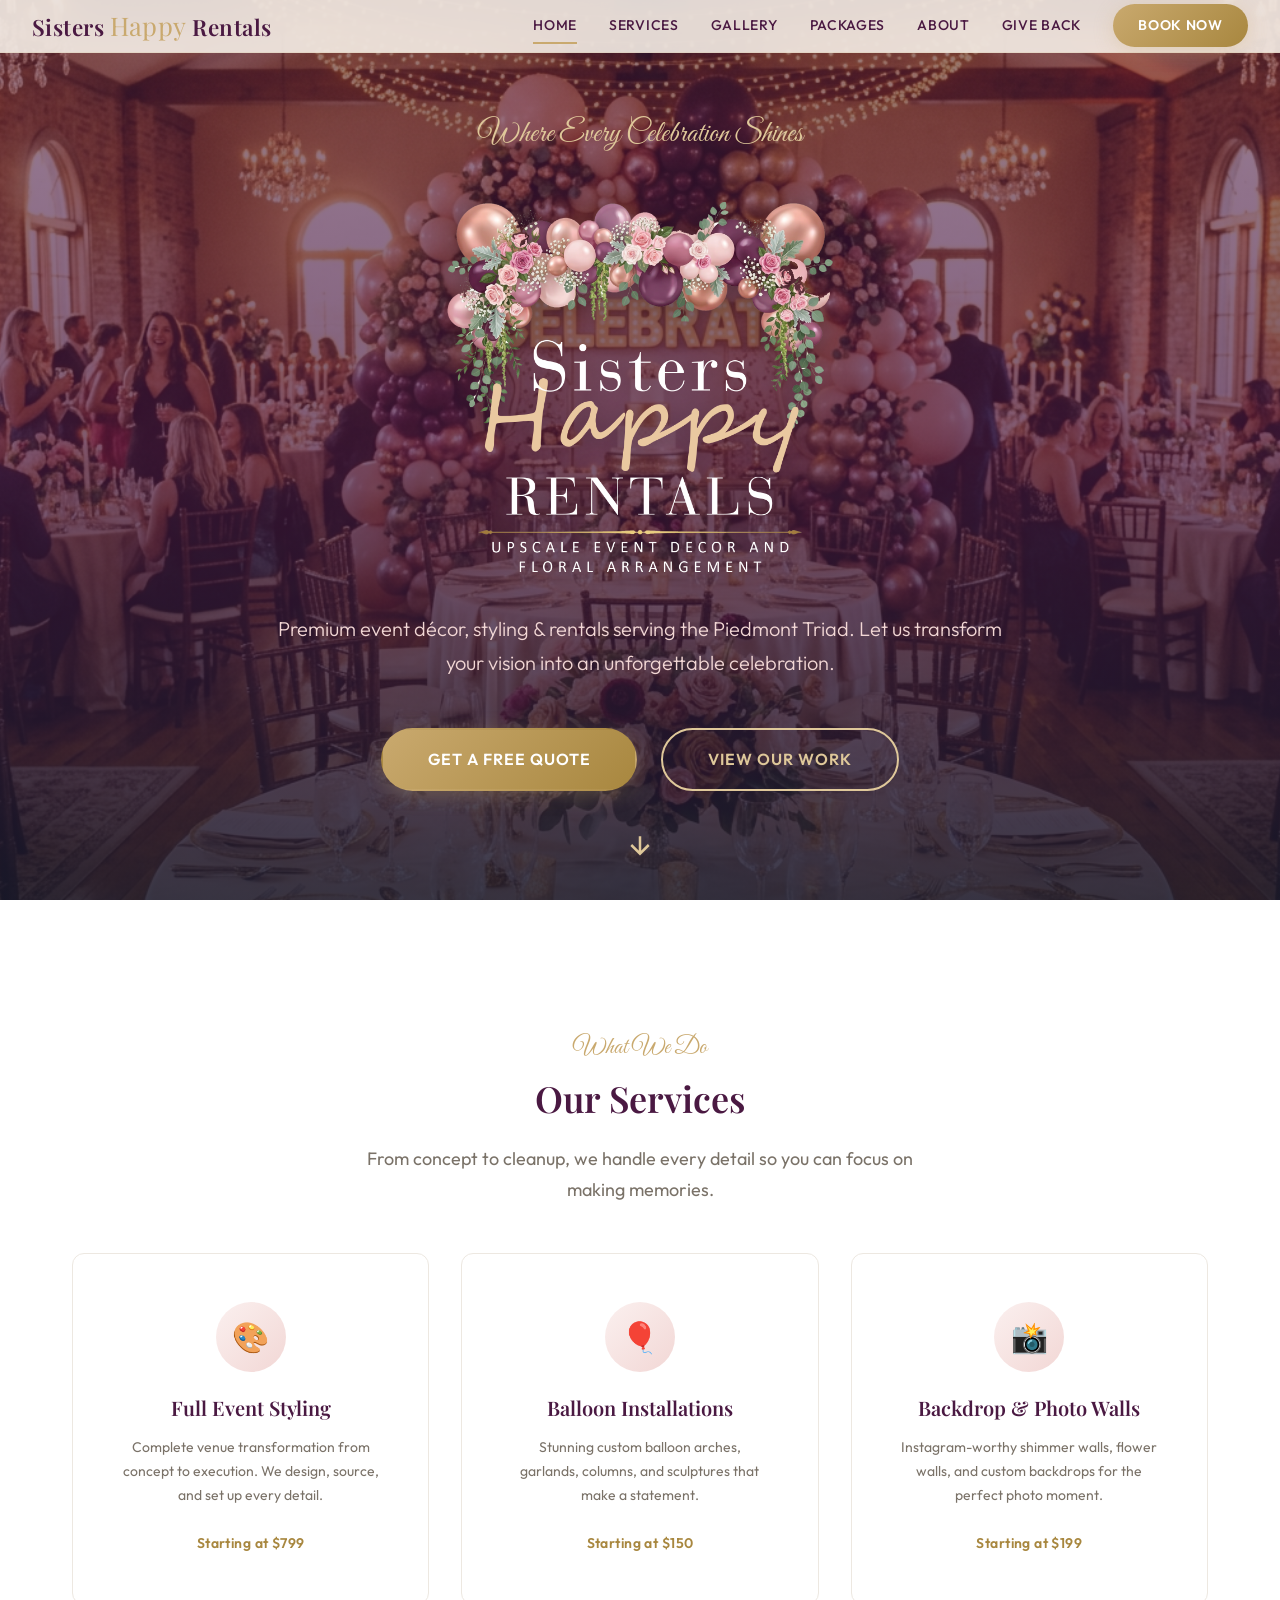
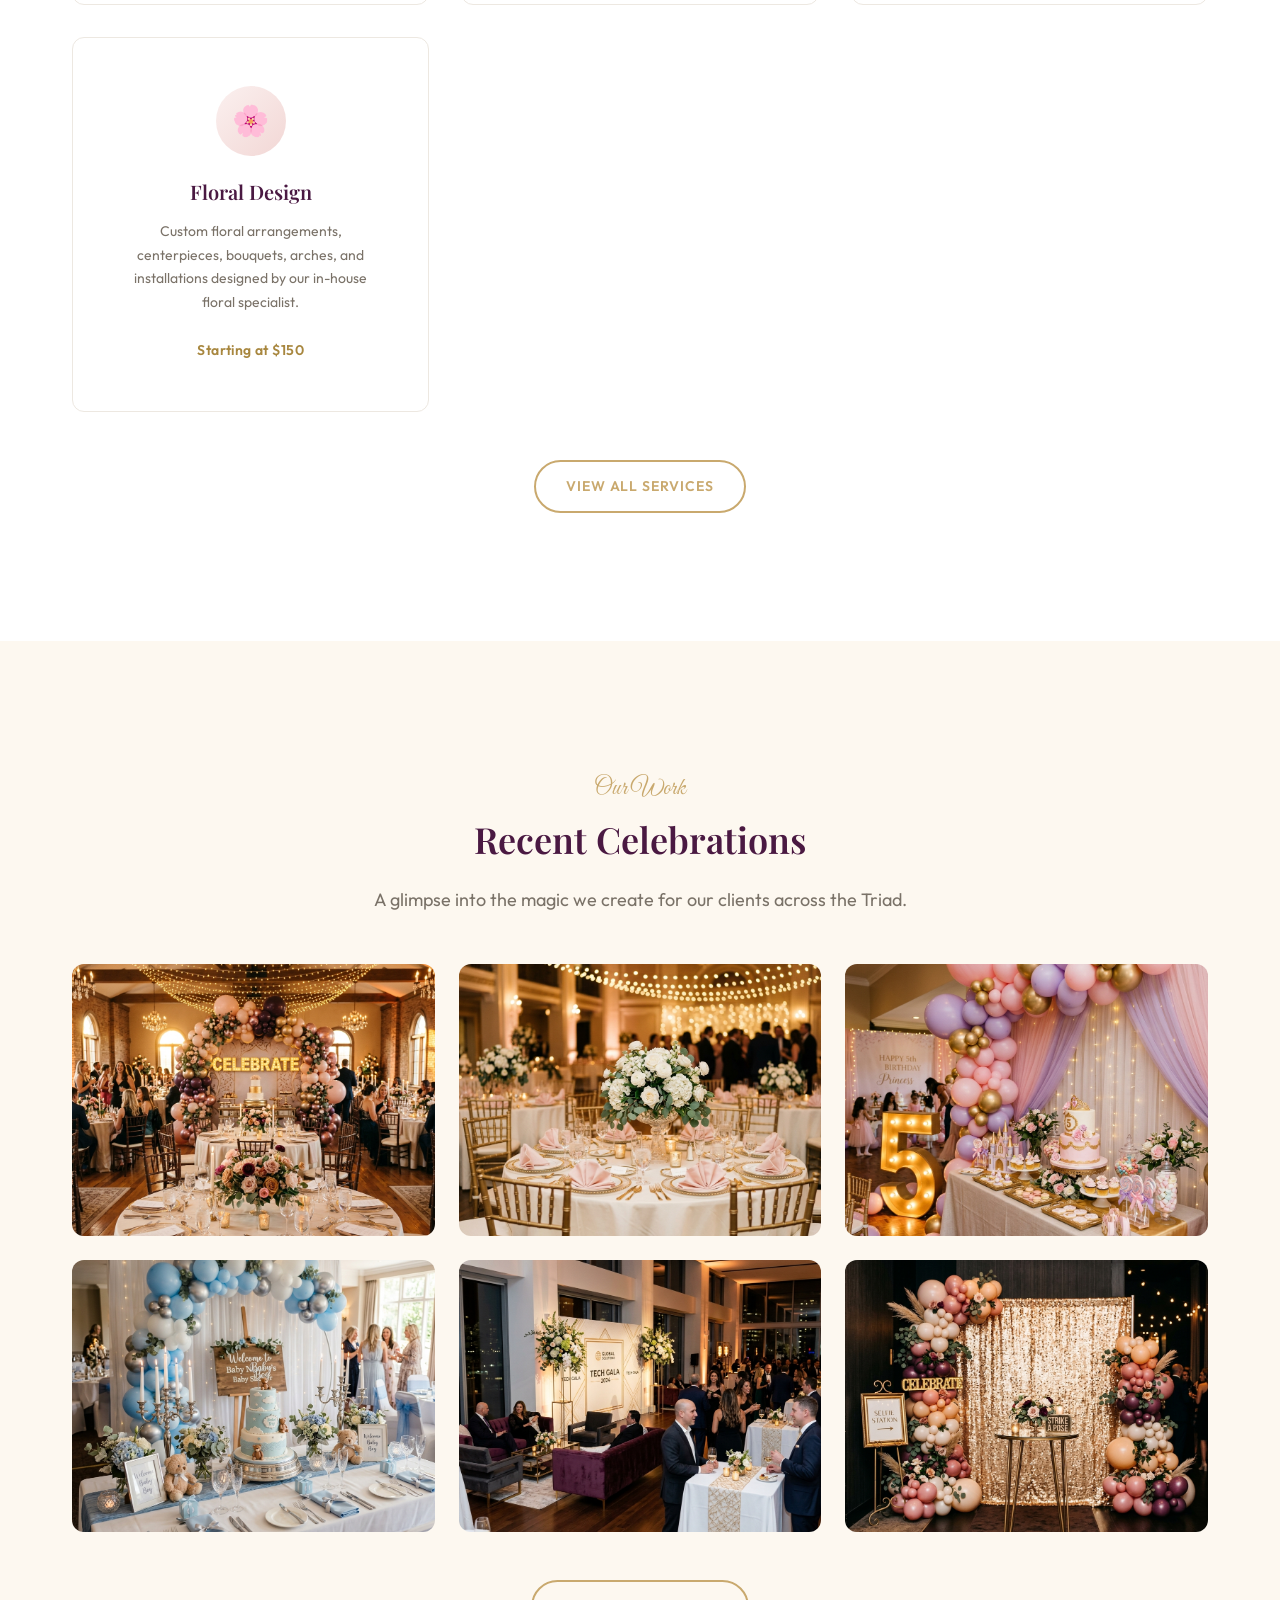
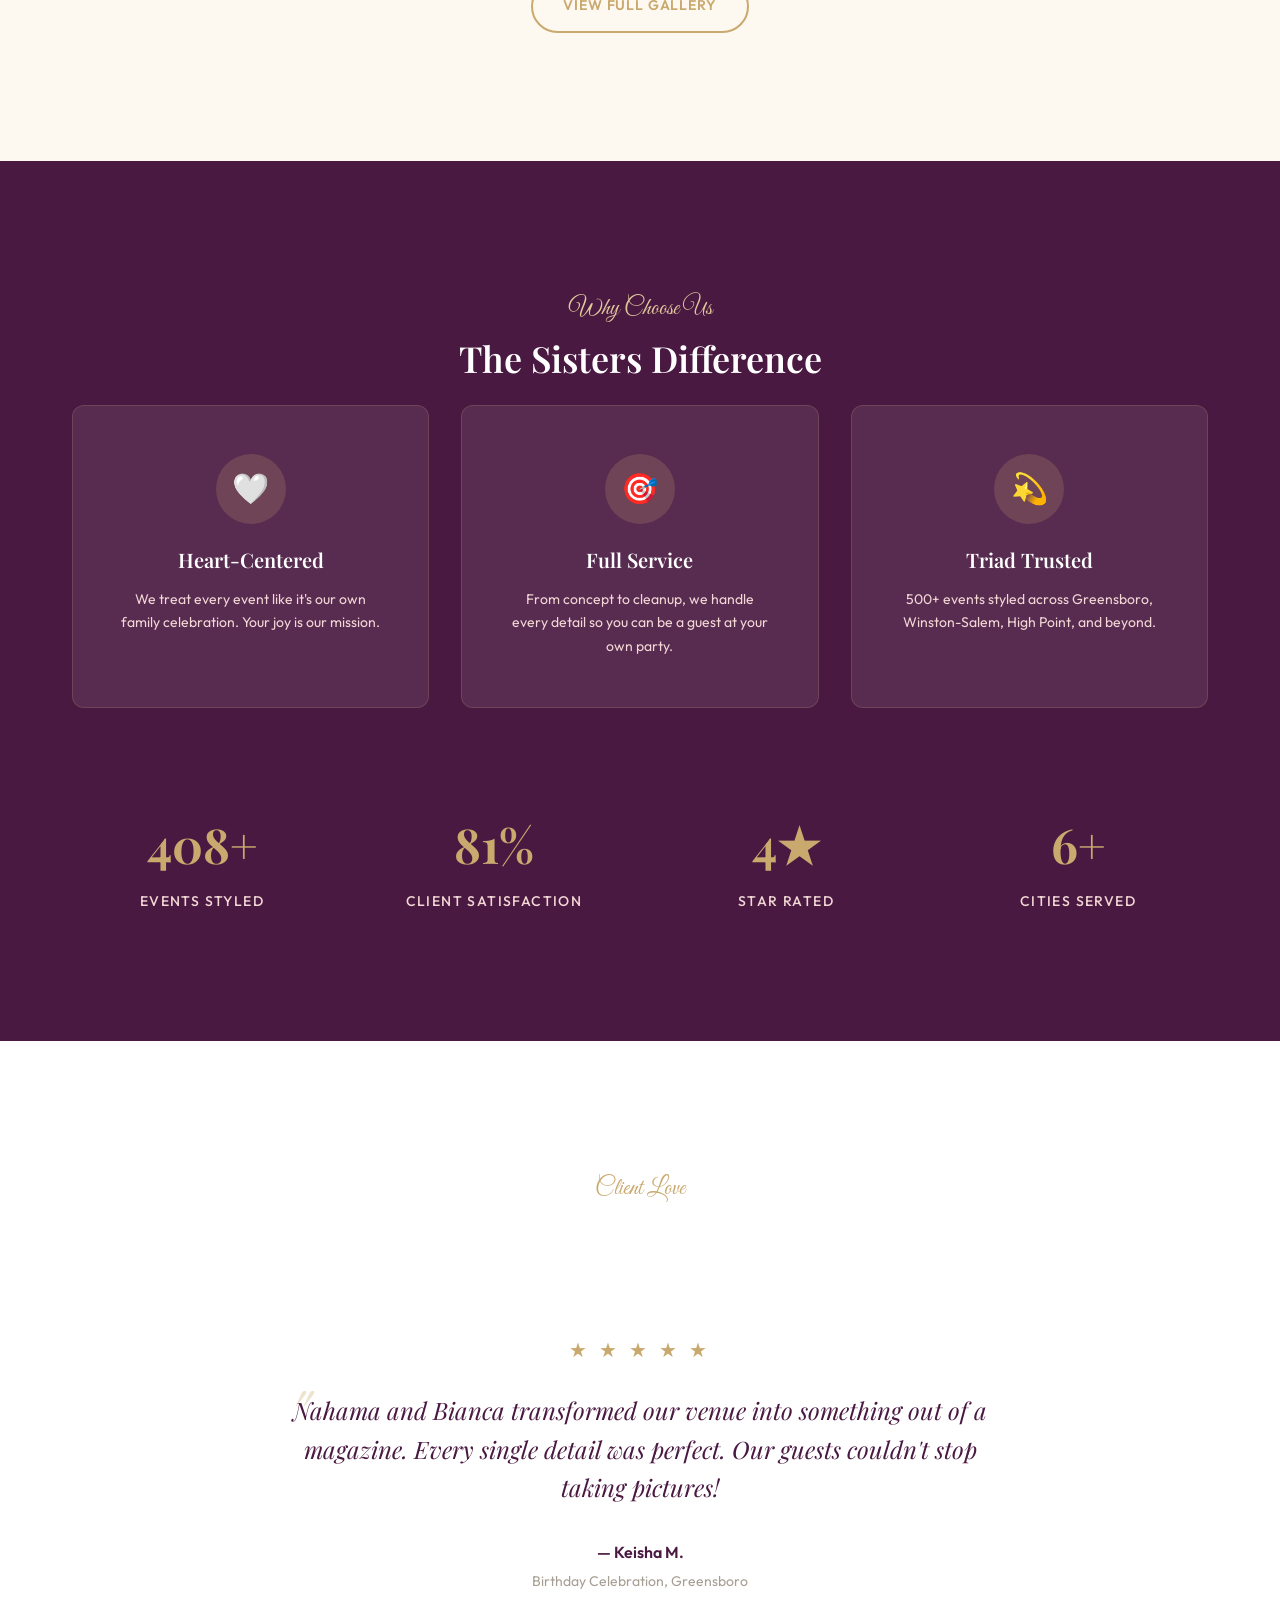
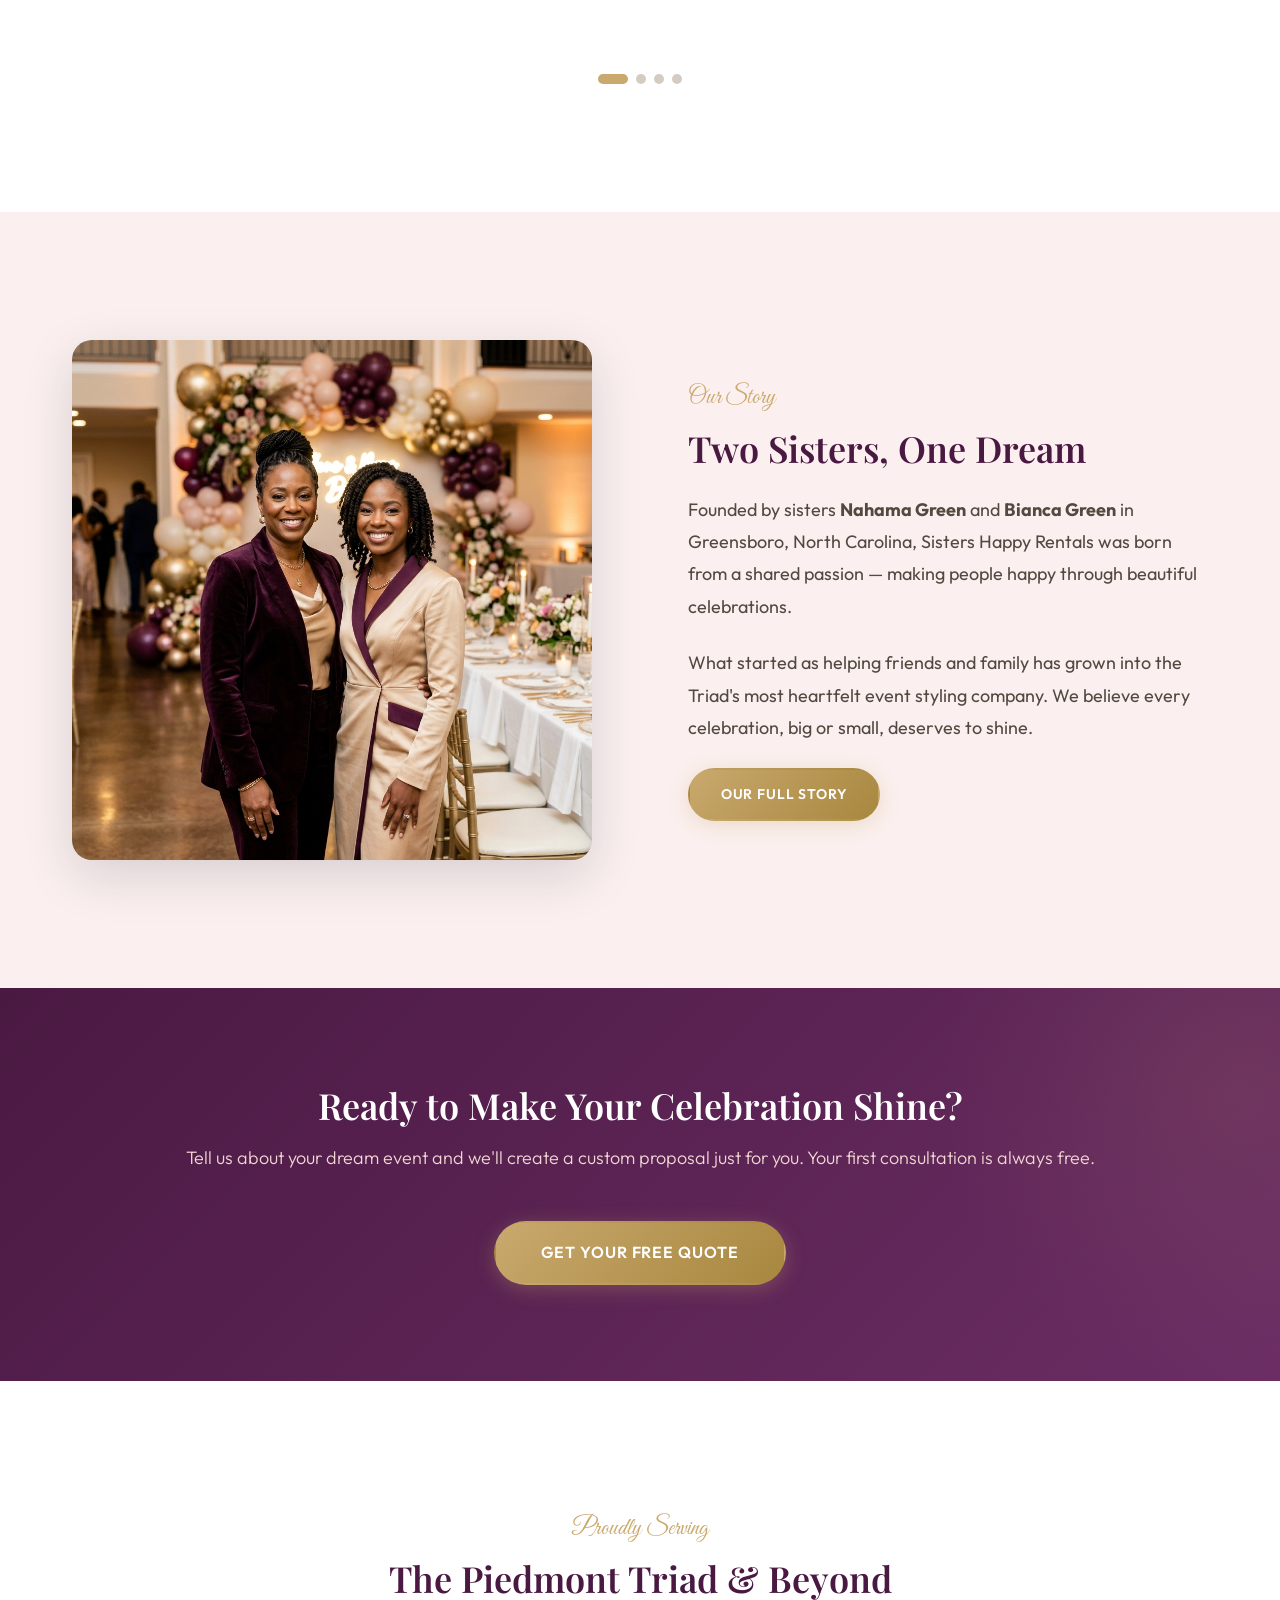
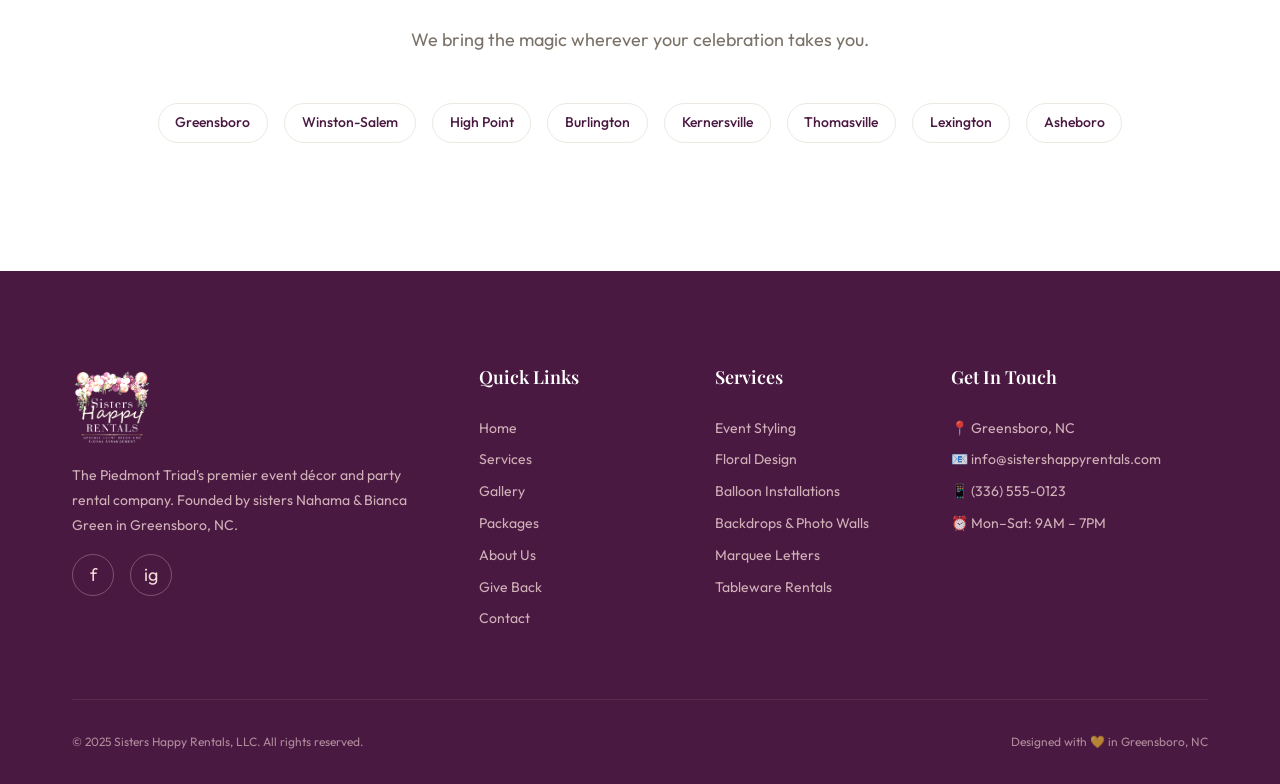
==== commit 55fa25fc: "Update footer logo to transparent version on all pages, increase size" ====
--- a/index.html
+++ b/index.html
@@ -324,7 +324,7 @@
         <div class="container">
             <div class="footer__grid">
                 <div class="footer__brand">
-                    <img src="assets/logo/logo.png" alt="Sisters Happy Rentals LLC" class="footer__logo">
+                    <img src="assets/logo/logo copy transparent.png" alt="Sisters Happy Rentals LLC" class="footer__logo">
                     <p>The Piedmont Triad's premier event décor and party rental company. Founded by sisters Nahama & Bianca Green in Greensboro, NC.</p>
                     <div class="footer__social">
                         <a href="https://facebook.com" target="_blank" rel="noopener" class="footer__social-link" aria-label="Facebook">f</a>
--- a/css/style.css
+++ b/css/style.css
@@ -531,8 +531,8 @@
 
 /* ---------- Hero Logo ---------- */
 .hero__logo {
-  max-width: 340px;
-  width: 65%;
+  max-width: 420px;
+  width: 80%;
   height: auto;
   margin: 0 auto var(--space-md);
   display: block;
@@ -786,7 +786,7 @@
   display: grid;
   grid-template-columns: repeat(auto-fit, minmax(260px, 1fr));
   gap: var(--space-xl);
-  align-items: start;
+  align-items: stretch;
 }
 
 .pricing-card {
@@ -797,6 +797,16 @@
   border: 1px solid var(--gray-200);
   transition: all var(--duration-base) var(--ease-out);
   position: relative;
+  display: flex;
+  flex-direction: column;
+}
+
+.pricing-card__features {
+  flex: 1;
+}
+
+.pricing-card .btn {
+  margin-top: auto;
 }
 
 .pricing-card:hover {
@@ -1229,7 +1239,8 @@
 }
 
 .footer__logo {
-  height: 40px;
+  height: 80px;
+  width: auto;
   filter: brightness(1.5);
 }
 
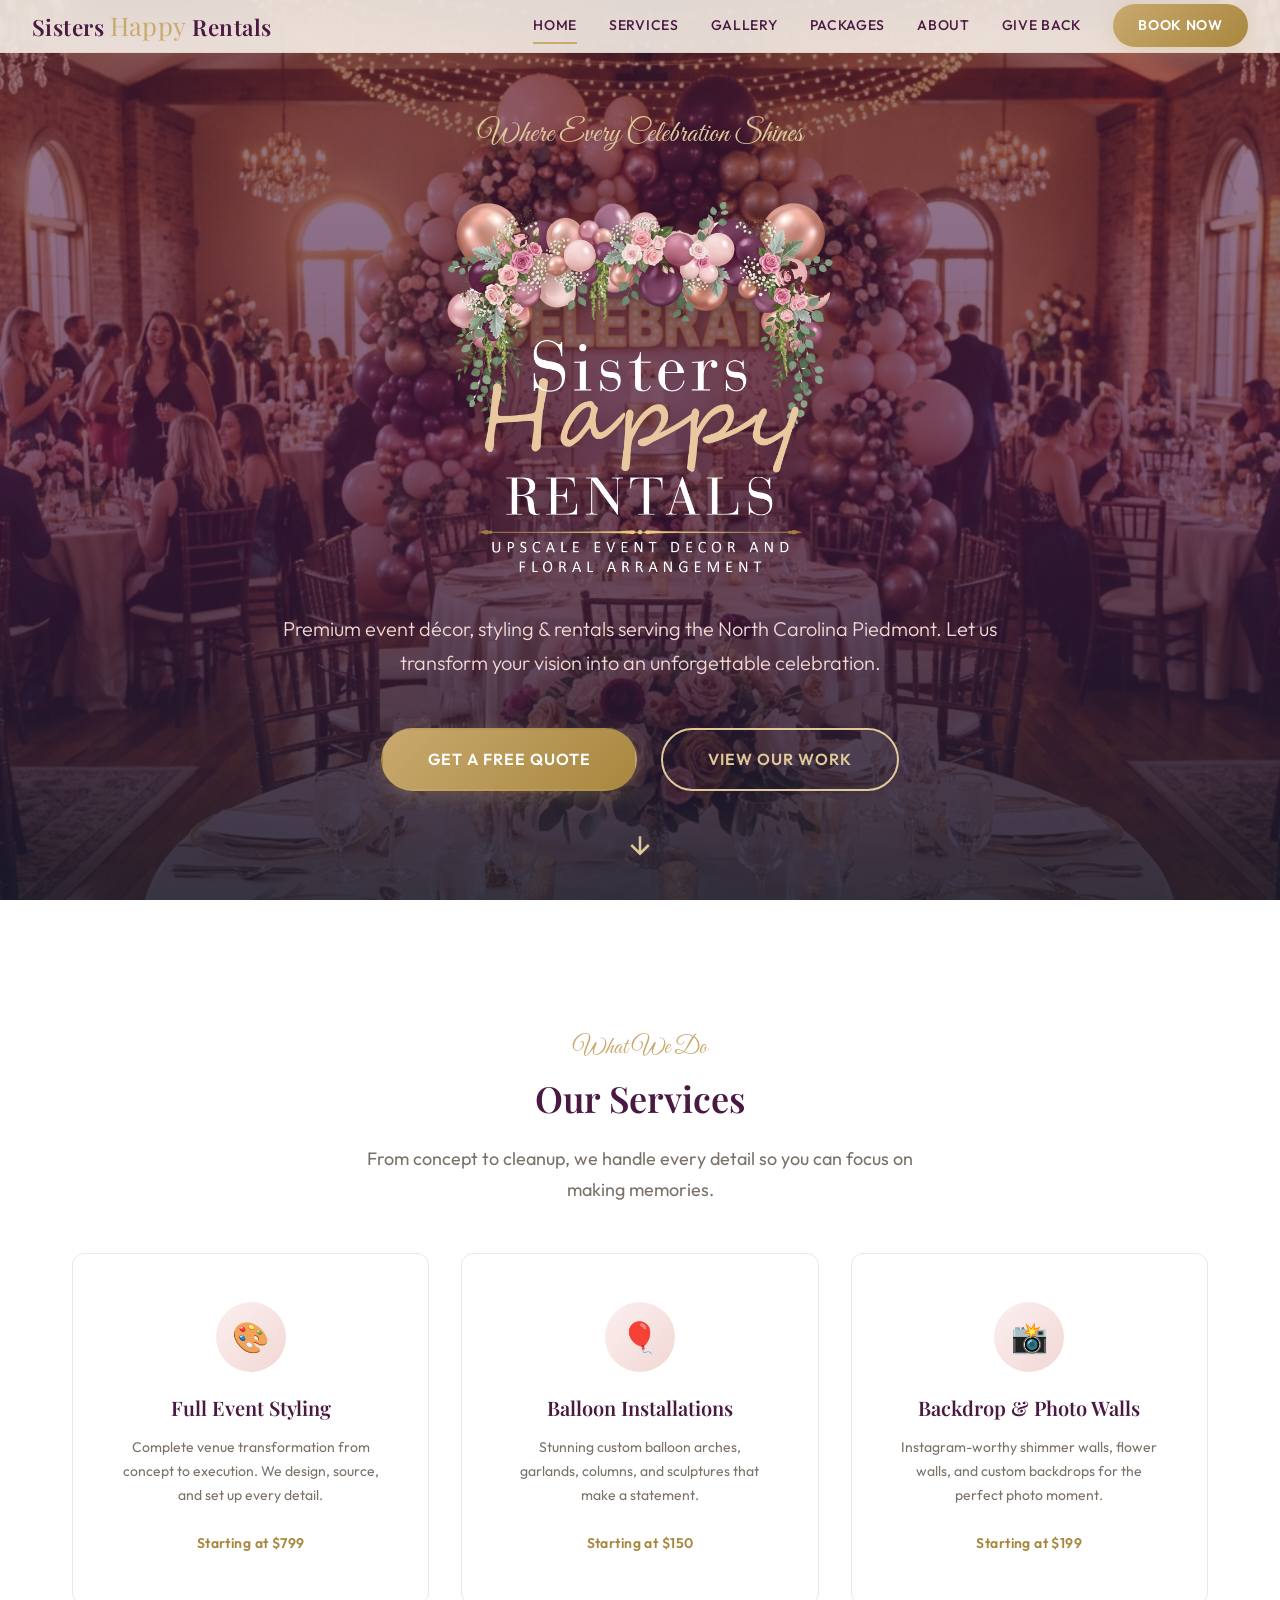
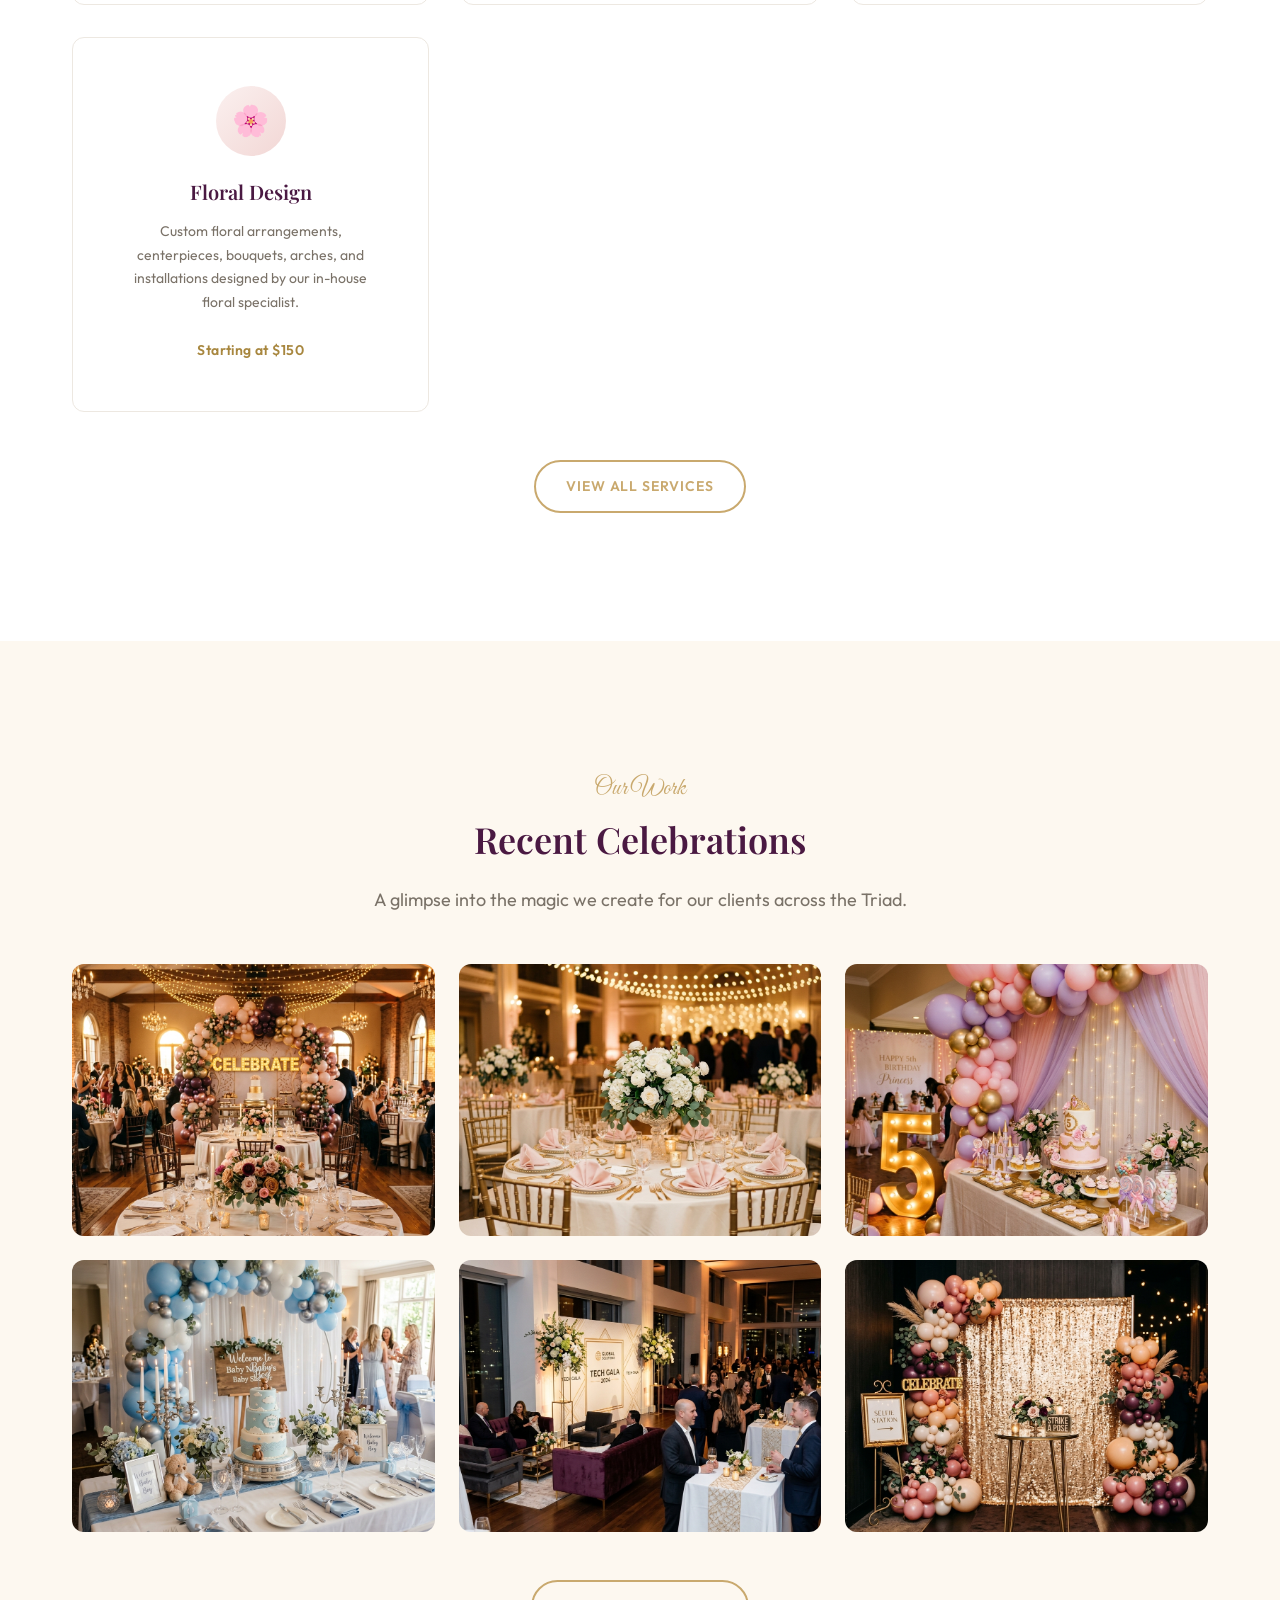
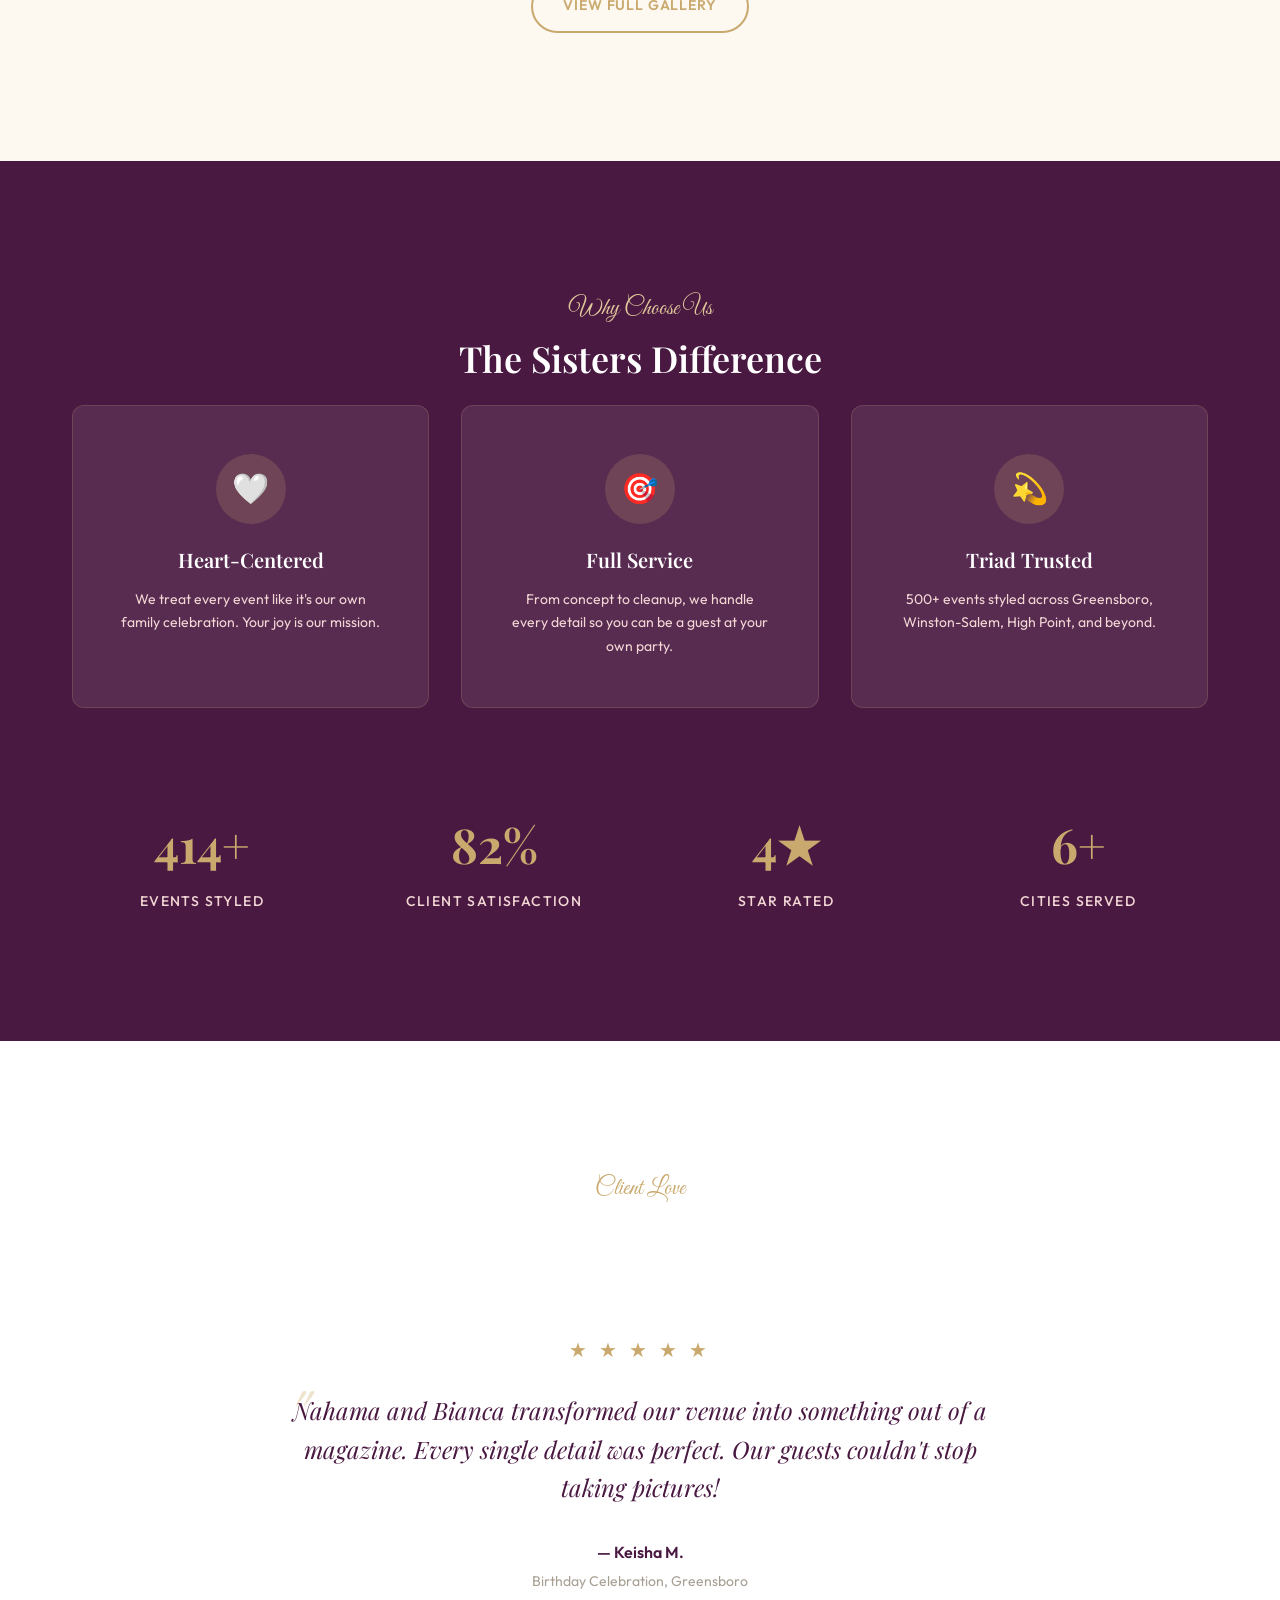
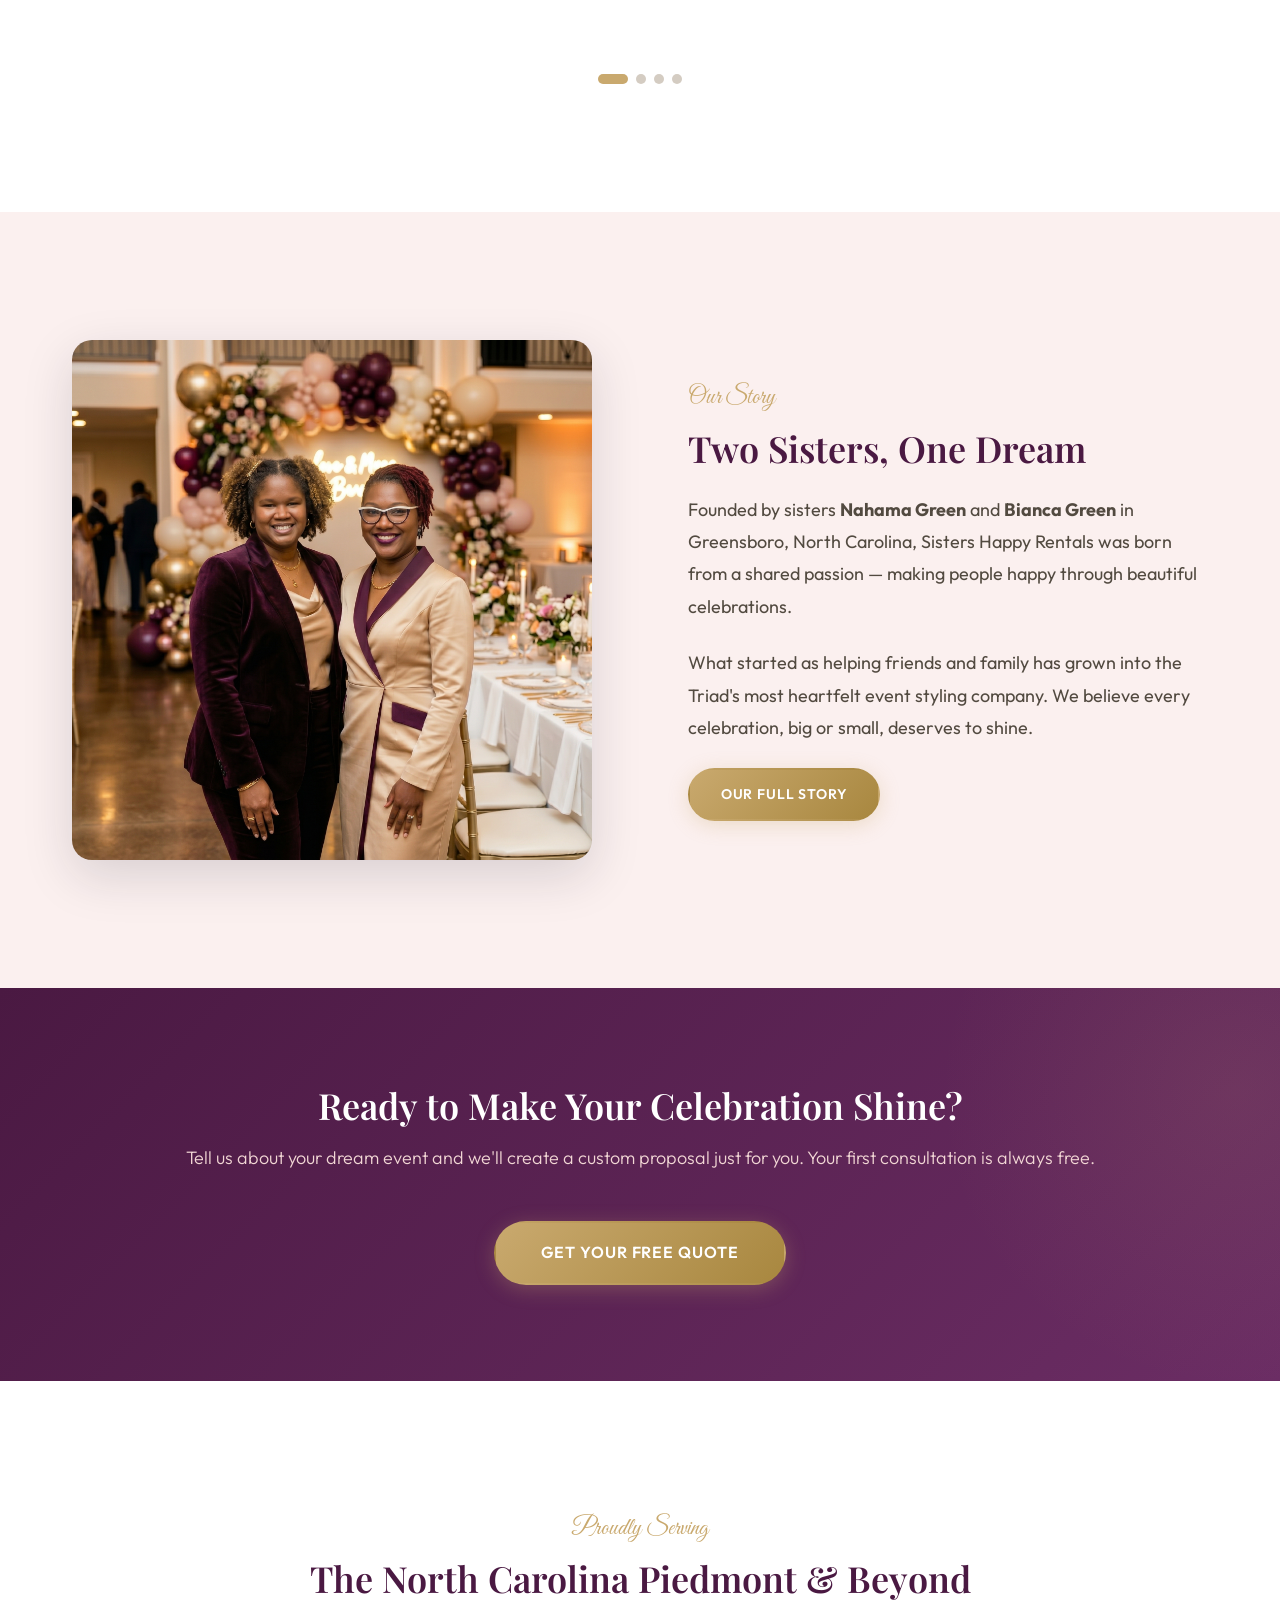
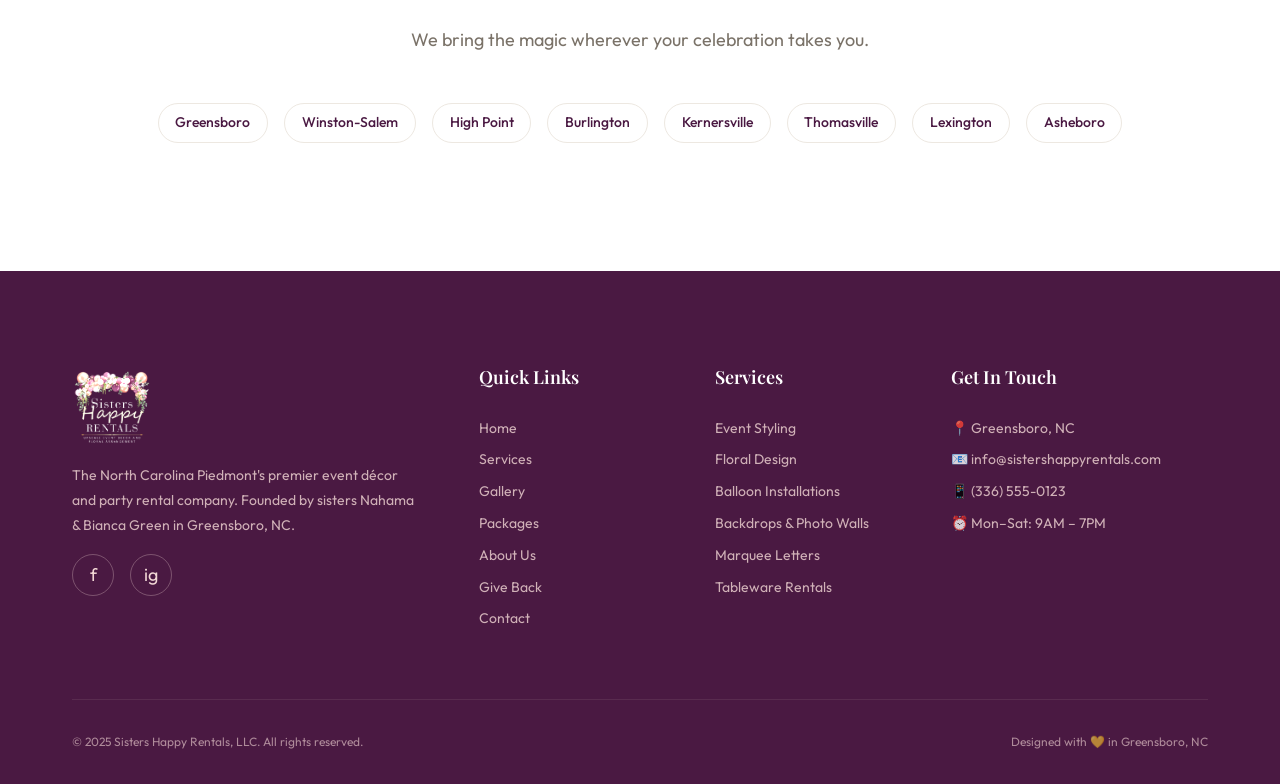
==== commit 66d42812: "Replace 'Piedmont Triad' with 'North Carolina Piedmont' sitewide" ====
--- a/index.html
+++ b/index.html
@@ -4,7 +4,7 @@
     <meta charset="UTF-8">
     <meta name="viewport" content="width=device-width, initial-scale=1.0">
     <title>Sisters Happy Rentals, LLC | Upscale Event Décor & Rentals in Greensboro, NC</title>
-    <meta name="description" content="Sisters Happy Rentals is the Piedmont Triad's premier event décor and party rental company. Full event styling, balloon installations, backdrops, and more. Serving Greensboro, Winston-Salem, and High Point, NC.">
+    <meta name="description" content="Sisters Happy Rentals is the North Carolina Piedmont's premier event décor and party rental company. Full event styling, balloon installations, backdrops, and more. Serving Greensboro, Winston-Salem, and High Point, NC.">
     <meta property="og:title" content="Sisters Happy Rentals, LLC | Where Every Celebration Shines">
     <meta property="og:description" content="Upscale event décor and party rentals in Greensboro, NC. Full-service event styling by sisters Nahama & Bianca Green.">
     <meta property="og:image" content="assets/images/hero-event.png">
@@ -64,7 +64,7 @@
             <p class="hero__accent">Where Every Celebration Shines</p>
             <img src="assets/logo/logo copy transparent.png" alt="Sisters Happy Rentals — Upscale Event Décor & Floral Design, Triad Area NC" class="hero__logo">
             <h1 class="sr-only">Sisters Happy Rentals — Upscale Event Décor & Rentals in the Triad Area, NC</h1>
-            <p class="hero__subtitle">Premium event décor, styling & rentals serving the Piedmont Triad. Let us transform your vision into an unforgettable celebration.</p>
+            <p class="hero__subtitle">Premium event décor, styling & rentals serving the North Carolina Piedmont. Let us transform your vision into an unforgettable celebration.</p>
             <div class="hero__buttons">
                 <a href="contact.html" class="btn btn--primary btn--lg">Get a Free Quote</a>
                 <a href="gallery.html" class="btn btn--secondary btn--lg" style="border-color: var(--gold-light); color: var(--gold-light);">View Our Work</a>
@@ -304,7 +304,7 @@
     <section class="section section--white" id="service-area">
         <div class="container text-center">
             <span class="section-label reveal">Proudly Serving</span>
-            <h2 class="section-title reveal">The Piedmont Triad & Beyond</h2>
+            <h2 class="section-title reveal">The North Carolina Piedmont & Beyond</h2>
             <p class="section-subtitle reveal">We bring the magic wherever your celebration takes you.</p>
             <div class="service-area__cities stagger-children">
                 <span class="service-area__city">Greensboro</span>
@@ -325,7 +325,7 @@
             <div class="footer__grid">
                 <div class="footer__brand">
                     <img src="assets/logo/logo copy transparent.png" alt="Sisters Happy Rentals LLC" class="footer__logo">
-                    <p>The Piedmont Triad's premier event décor and party rental company. Founded by sisters Nahama & Bianca Green in Greensboro, NC.</p>
+                    <p>The North Carolina Piedmont's premier event décor and party rental company. Founded by sisters Nahama & Bianca Green in Greensboro, NC.</p>
                     <div class="footer__social">
                         <a href="https://facebook.com" target="_blank" rel="noopener" class="footer__social-link" aria-label="Facebook">f</a>
                         <a href="https://instagram.com" target="_blank" rel="noopener" class="footer__social-link" aria-label="Instagram">ig</a>
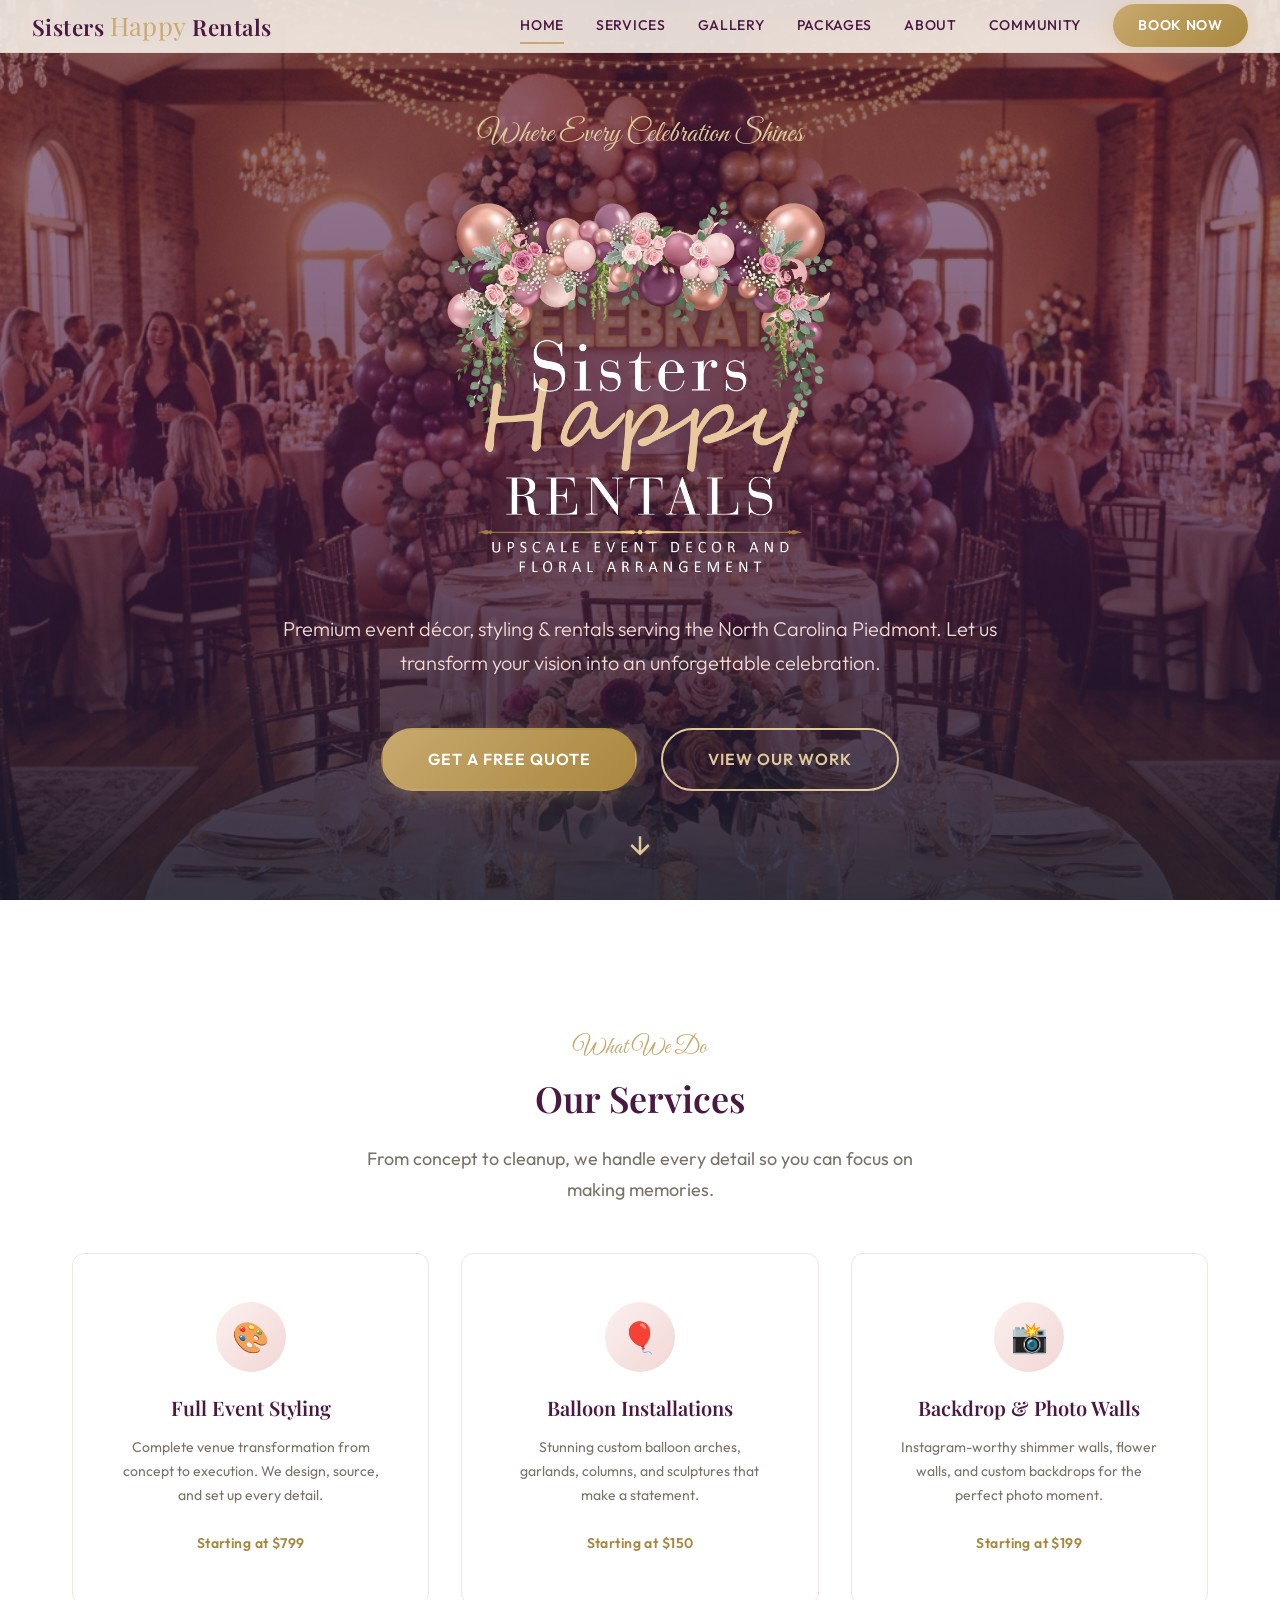
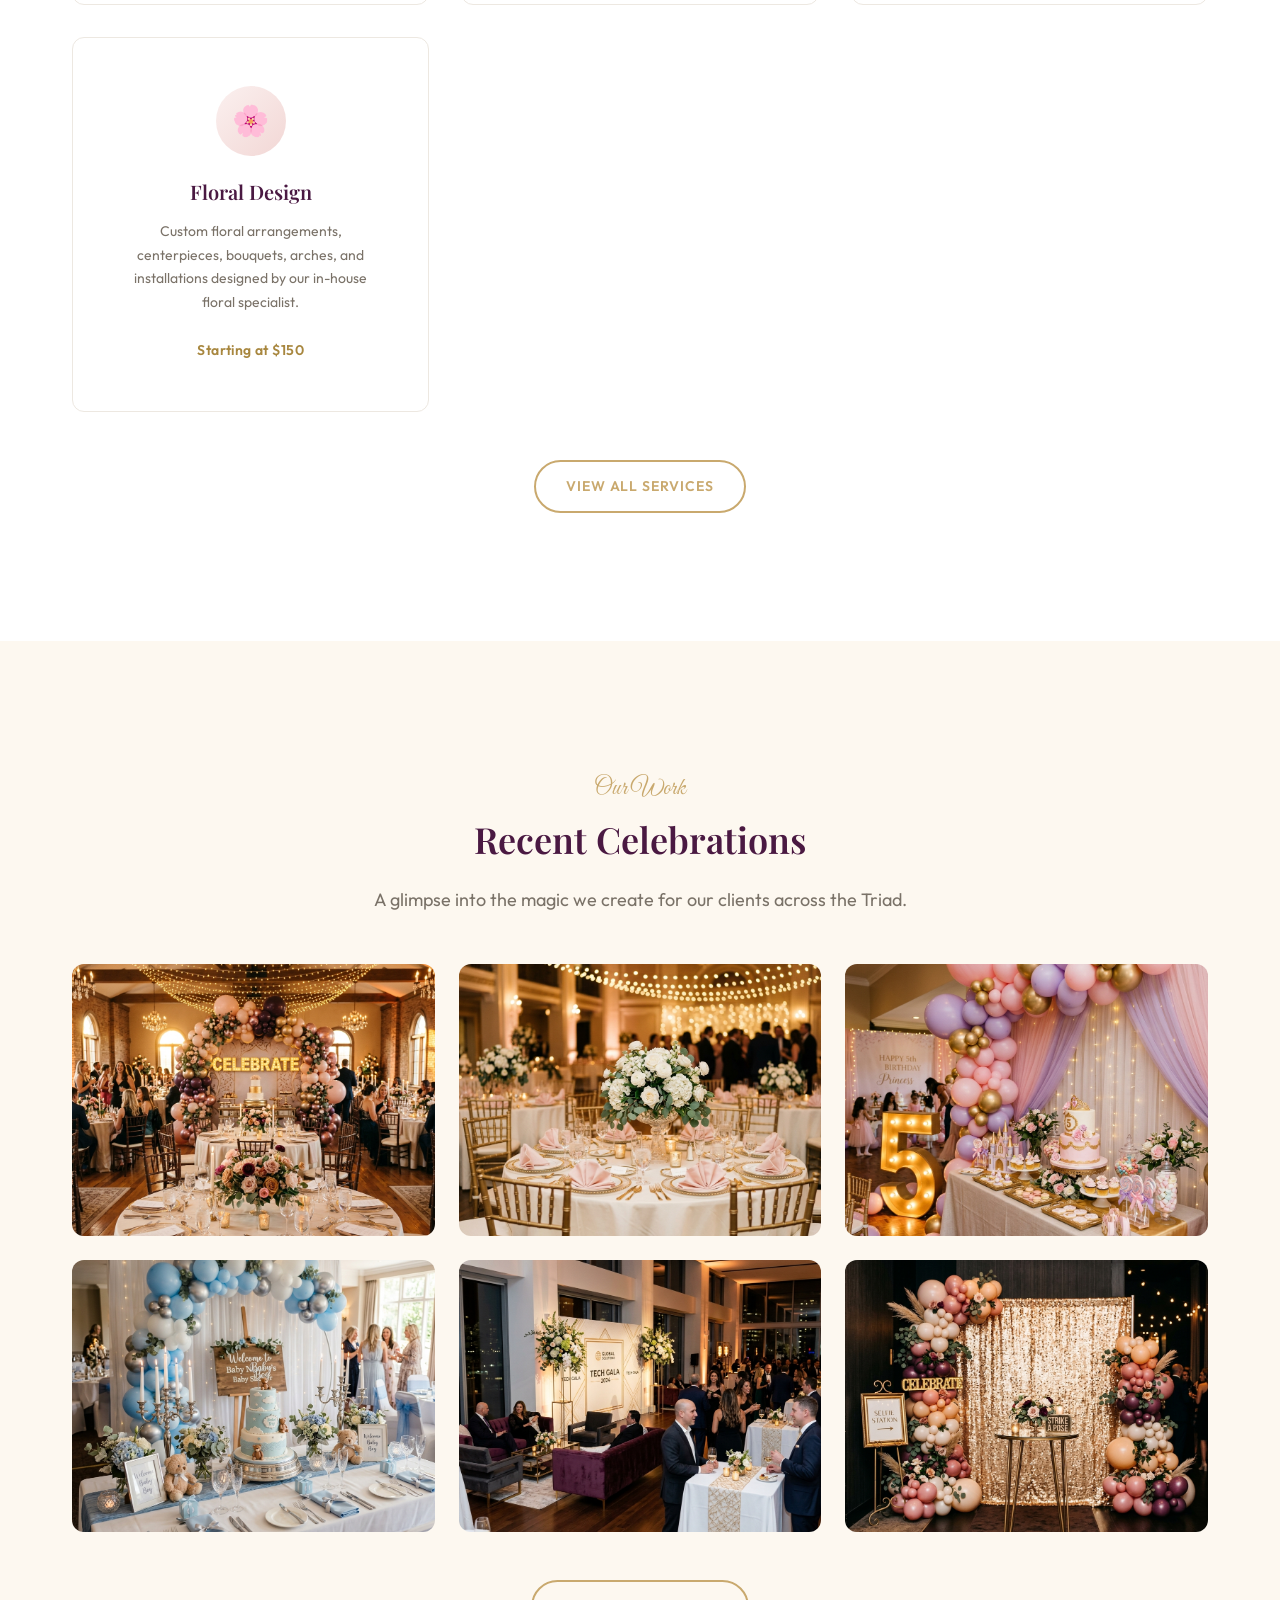
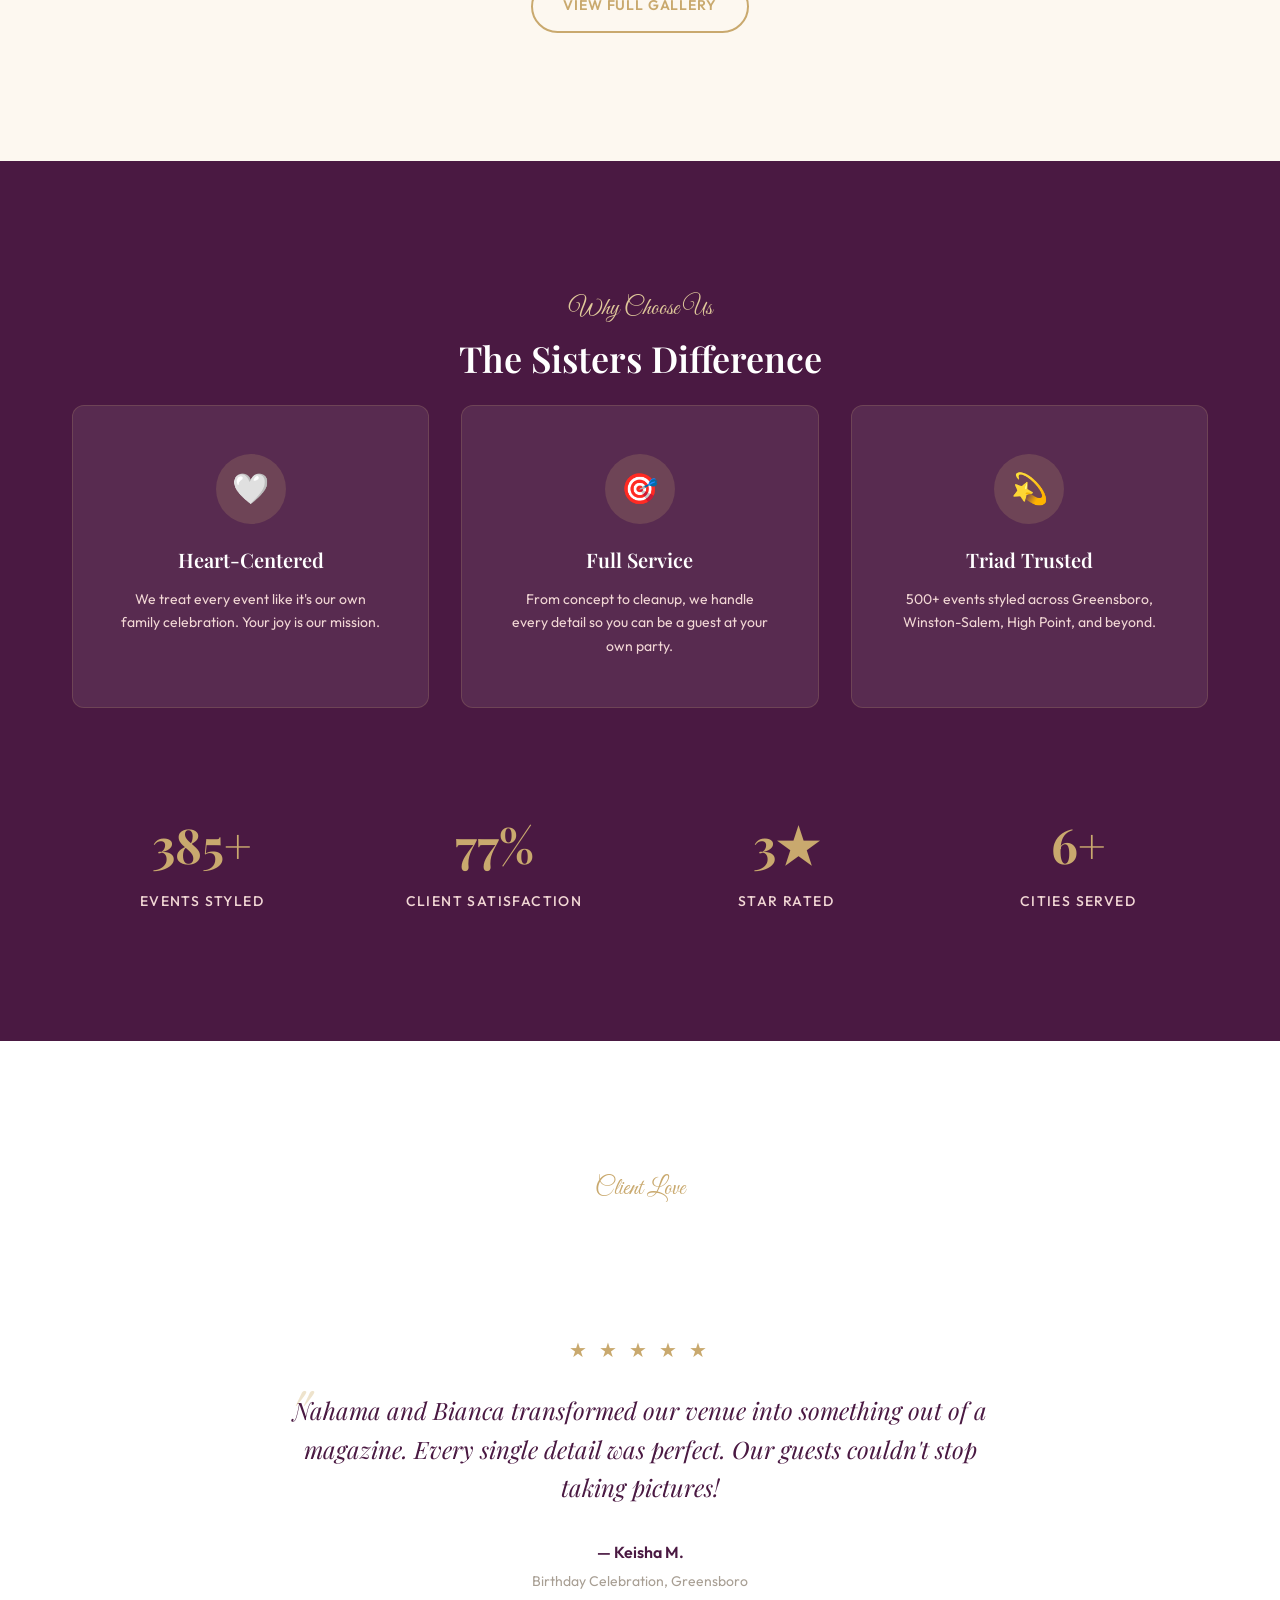
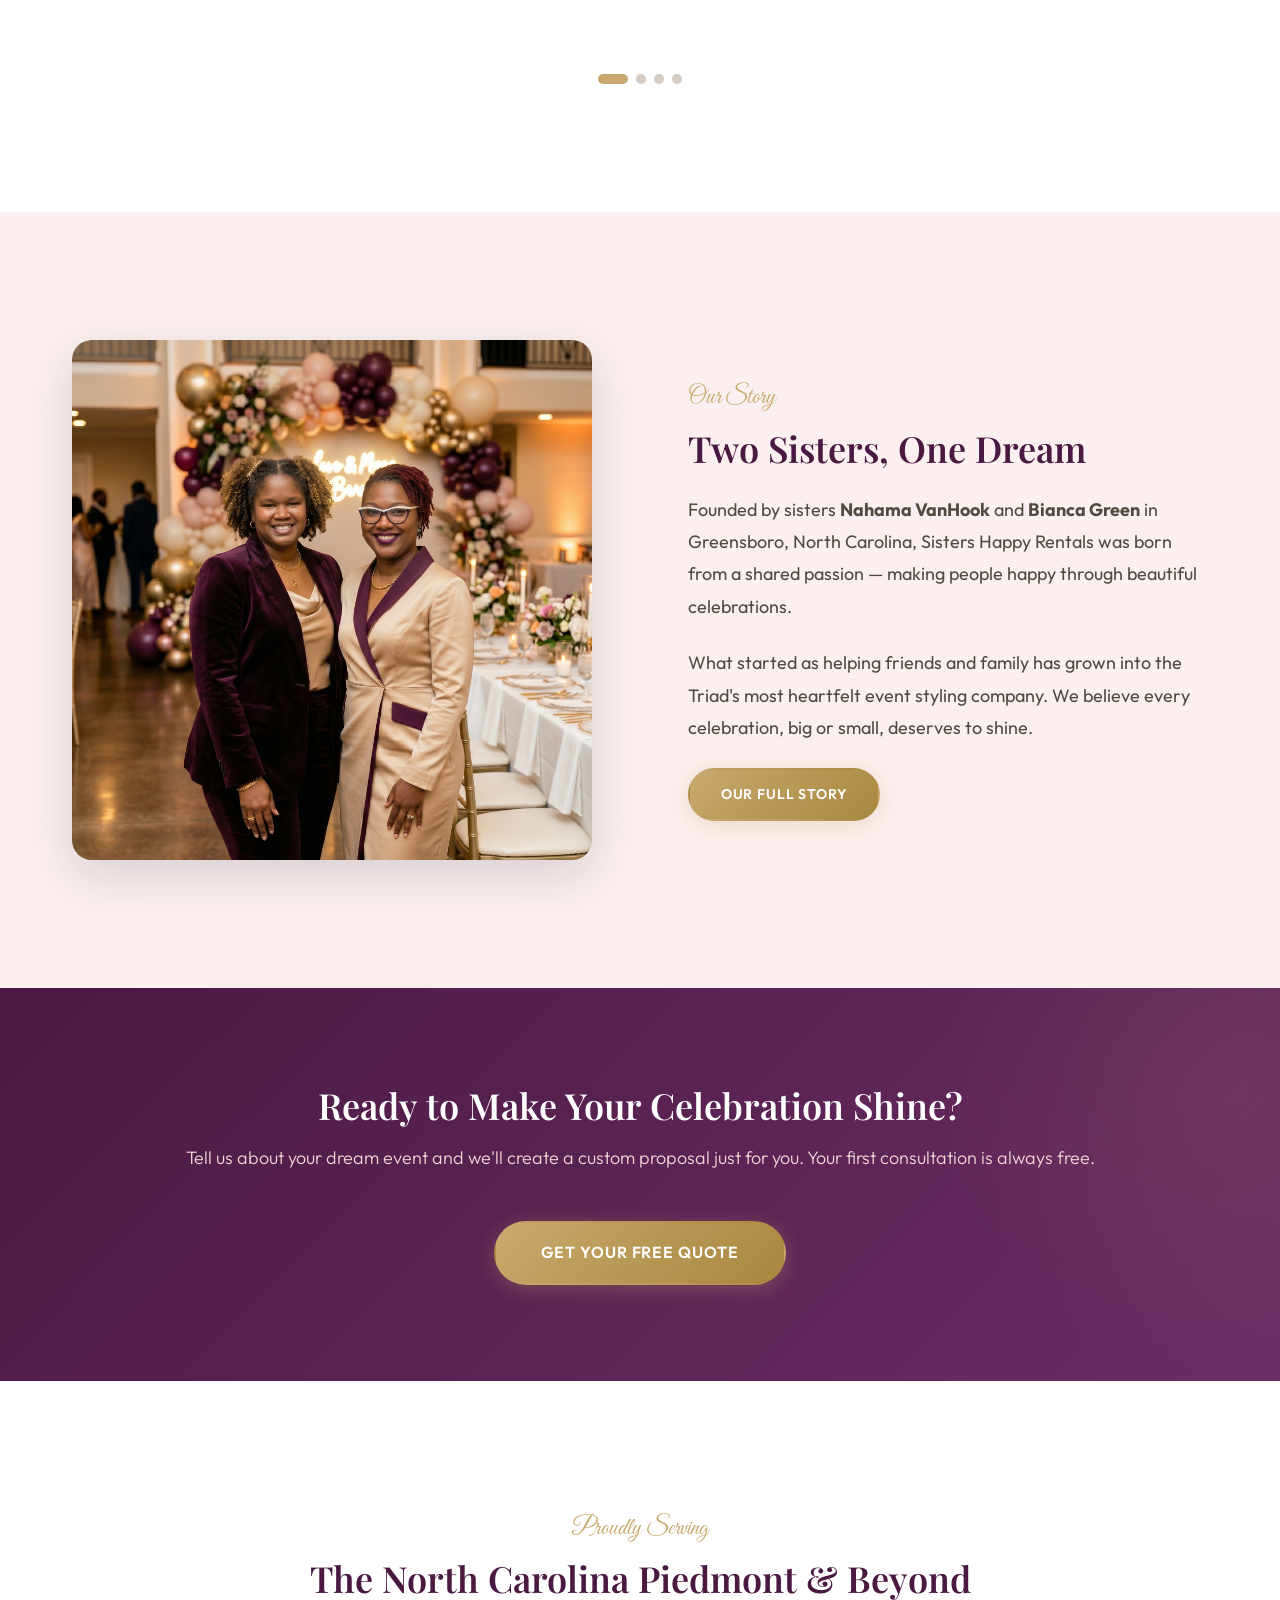
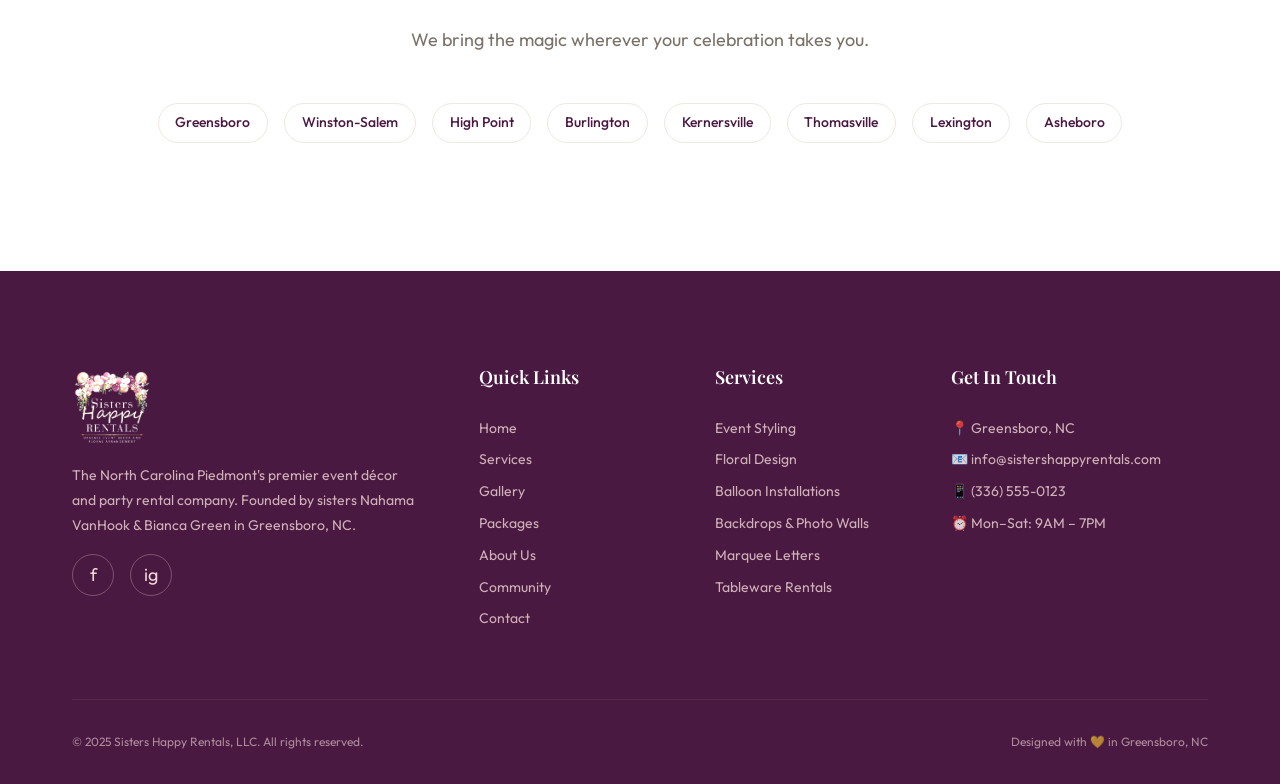
==== commit d25b2f04: "Nahama VanHook name fix, Community nav link added sitewide, Give Back renamed to Community" ====
--- a/index.html
+++ b/index.html
@@ -6,7 +6,7 @@
     <title>Sisters Happy Rentals, LLC | Upscale Event Décor & Rentals in Greensboro, NC</title>
     <meta name="description" content="Sisters Happy Rentals is the North Carolina Piedmont's premier event décor and party rental company. Full event styling, balloon installations, backdrops, and more. Serving Greensboro, Winston-Salem, and High Point, NC.">
     <meta property="og:title" content="Sisters Happy Rentals, LLC | Where Every Celebration Shines">
-    <meta property="og:description" content="Upscale event décor and party rentals in Greensboro, NC. Full-service event styling by sisters Nahama & Bianca Green.">
+    <meta property="og:description" content="Upscale event décor and party rentals in Greensboro, NC. Full-service event styling by sisters Nahama VanHook & Bianca Green.">
     <meta property="og:image" content="assets/images/hero-event.png">
     <meta property="og:type" content="website">
     <link rel="icon" type="image/png" href="assets/logo/logo.png">
@@ -29,7 +29,7 @@
                 <a href="gallery.html" class="nav__link">Gallery</a>
                 <a href="packages.html" class="nav__link">Packages</a>
                 <a href="about.html" class="nav__link">About</a>
-                <a href="community.html" class="nav__link">Give Back</a>
+                <a href="community.html" class="nav__link">Community</a>
                 <a href="contact.html" class="nav__cta">Book Now</a>
             </div>
             <button class="nav__hamburger" id="hamburger-btn" aria-label="Toggle navigation menu">
@@ -47,7 +47,7 @@
         <a href="gallery.html">Gallery</a>
         <a href="packages.html">Packages</a>
         <a href="about.html">About</a>
-        <a href="community.html">Give Back</a>
+        <a href="community.html">Community</a>
         <a href="contact.html">Book Now</a>
     </div>
 
@@ -276,12 +276,12 @@
         <div class="container">
             <div class="about-grid">
                 <div class="about-image reveal-left">
-                    <img src="assets/images/about-sisters.png" alt="Nahama Green and Bianca Green, founders of Sisters Happy Rentals LLC">
+                    <img src="assets/images/about-sisters.png" alt="Nahama VanHook and Bianca Green, founders of Sisters Happy Rentals LLC">
                 </div>
                 <div class="about-content reveal-right">
                     <span class="section-label">Our Story</span>
                     <h2 class="section-title" style="text-align: left;">Two Sisters, One Dream</h2>
-                    <p>Founded by sisters <strong>Nahama Green</strong> and <strong>Bianca Green</strong> in Greensboro, North Carolina, Sisters Happy Rentals was born from a shared passion — making people happy through beautiful celebrations.</p>
+                    <p>Founded by sisters <strong>Nahama VanHook</strong> and <strong>Bianca Green</strong> in Greensboro, North Carolina, Sisters Happy Rentals was born from a shared passion — making people happy through beautiful celebrations.</p>
                     <p>What started as helping friends and family has grown into the Triad's most heartfelt event styling company. We believe every celebration, big or small, deserves to shine.</p>
                     <a href="about.html" class="btn btn--primary">Our Full Story</a>
                 </div>
@@ -325,7 +325,7 @@
             <div class="footer__grid">
                 <div class="footer__brand">
                     <img src="assets/logo/logo copy transparent.png" alt="Sisters Happy Rentals LLC" class="footer__logo">
-                    <p>The North Carolina Piedmont's premier event décor and party rental company. Founded by sisters Nahama & Bianca Green in Greensboro, NC.</p>
+                    <p>The North Carolina Piedmont's premier event décor and party rental company. Founded by sisters Nahama VanHook & Bianca Green in Greensboro, NC.</p>
                     <div class="footer__social">
                         <a href="https://facebook.com" target="_blank" rel="noopener" class="footer__social-link" aria-label="Facebook">f</a>
                         <a href="https://instagram.com" target="_blank" rel="noopener" class="footer__social-link" aria-label="Instagram">ig</a>
@@ -338,7 +338,7 @@
                     <a href="gallery.html" class="footer__link">Gallery</a>
                     <a href="packages.html" class="footer__link">Packages</a>
                     <a href="about.html" class="footer__link">About Us</a>
-                    <a href="community.html" class="footer__link">Give Back</a>
+                    <a href="community.html" class="footer__link">Community</a>
                     <a href="contact.html" class="footer__link">Contact</a>
                 </div>
                 <div>
--- a/css/style.css
+++ b/css/style.css
@@ -1649,12 +1649,21 @@
   h2, .section-title { font-size: var(--text-2xl); }
 
   .hero__title { font-size: var(--text-4xl); }
-  .hero__accent { font-size: var(--text-2xl); }
-  .hero__subtitle { font-size: var(--text-base); }
-  
+  .hero__accent { font-size: var(--text-xl); }
+  .hero__subtitle { font-size: var(--text-base); max-width: 90%; }
+
+  /* Nav mobile */
   .nav__links { display: none; }
   .nav__hamburger { display: flex; }
-  
+  .nav__logo-text { font-size: 1.2rem; }
+  .nav__logo-text em { font-size: 1.35rem; }
+
+  /* Hero logo scales for tablets */
+  .hero__logo {
+    max-width: 300px;
+    width: 70%;
+  }
+
   .gallery-grid {
     grid-template-columns: repeat(auto-fill, minmax(250px, 1fr));
     gap: var(--space-md);
@@ -1689,47 +1698,88 @@
     text-align: center;
   }
 
+  .footer__logo {
+    height: 60px;
+  }
+
   .stats-grid { grid-template-columns: repeat(2, 1fr); }
-  
-
 
   .page-header__title { font-size: var(--text-4xl); }
-  
+
   .services-grid {
     grid-template-columns: 1fr;
   }
+
+  /* Touch-friendly buttons */
+  .btn {
+    min-height: 48px;
+    padding: 0.9em 2em;
+  }
+
+  /* Mobile nav links spacing */
+  .nav__mobile a {
+    padding: var(--space-md) var(--space-xl);
+    font-size: var(--text-lg);
+  }
 }
 
 @media (max-width: 480px) {
   .hero__title { font-size: var(--text-3xl); }
-
-  .hero-logo-badge {
-    padding: 1.8rem 2rem 1.5rem;
-  }
-  
-  .hero-logo-badge__name {
-    font-size: 1.7rem;
-  }
-  
-  .hero-logo-badge__accent {
-    font-size: 2.5rem;
-  }
-  
+  .hero__accent { font-size: var(--text-lg); }
+  .hero__subtitle { font-size: var(--text-sm); }
+
+  /* Hero logo scales down for phones */
+  .hero__logo {
+    max-width: 240px;
+    width: 75%;
+  }
+
+  /* Nav wordmark compact */
+  .nav__logo-text { font-size: 1rem; }
+  .nav__logo-text em { font-size: 1.15rem; }
+
   .hero__buttons {
     flex-direction: column;
     align-items: center;
-  }
-  
+    gap: var(--space-sm);
+  }
+
   .hero__buttons .btn {
     width: 100%;
     max-width: 280px;
-  }
-  
-  .stat__number { font-size: var(--text-4xl); }
-  .page-header__title { font-size: var(--text-3xl); }
-  
+    font-size: var(--text-sm);
+  }
+
+  .stat__number { font-size: var(--text-3xl); }
+  .stat__label { font-size: var(--text-xs); }
+  .page-header__title { font-size: var(--text-2xl); }
+  .page-header__subtitle { font-size: var(--text-sm); }
+
+  .section-title { font-size: var(--text-xl); }
+  .section-subtitle { font-size: var(--text-sm); }
+
   .gallery-grid {
     grid-template-columns: 1fr;
+  }
+
+  /* Service cards tighter on mobile */
+  .service-card {
+    padding: var(--space-lg);
+  }
+
+  /* Footer compact */
+  .footer__logo {
+    height: 50px;
+  }
+
+  /* Safe area for notched phones */
+  .nav {
+    padding-left: env(safe-area-inset-left);
+    padding-right: env(safe-area-inset-right);
+  }
+
+  .footer {
+    padding-bottom: env(safe-area-inset-bottom);
   }
 }
 
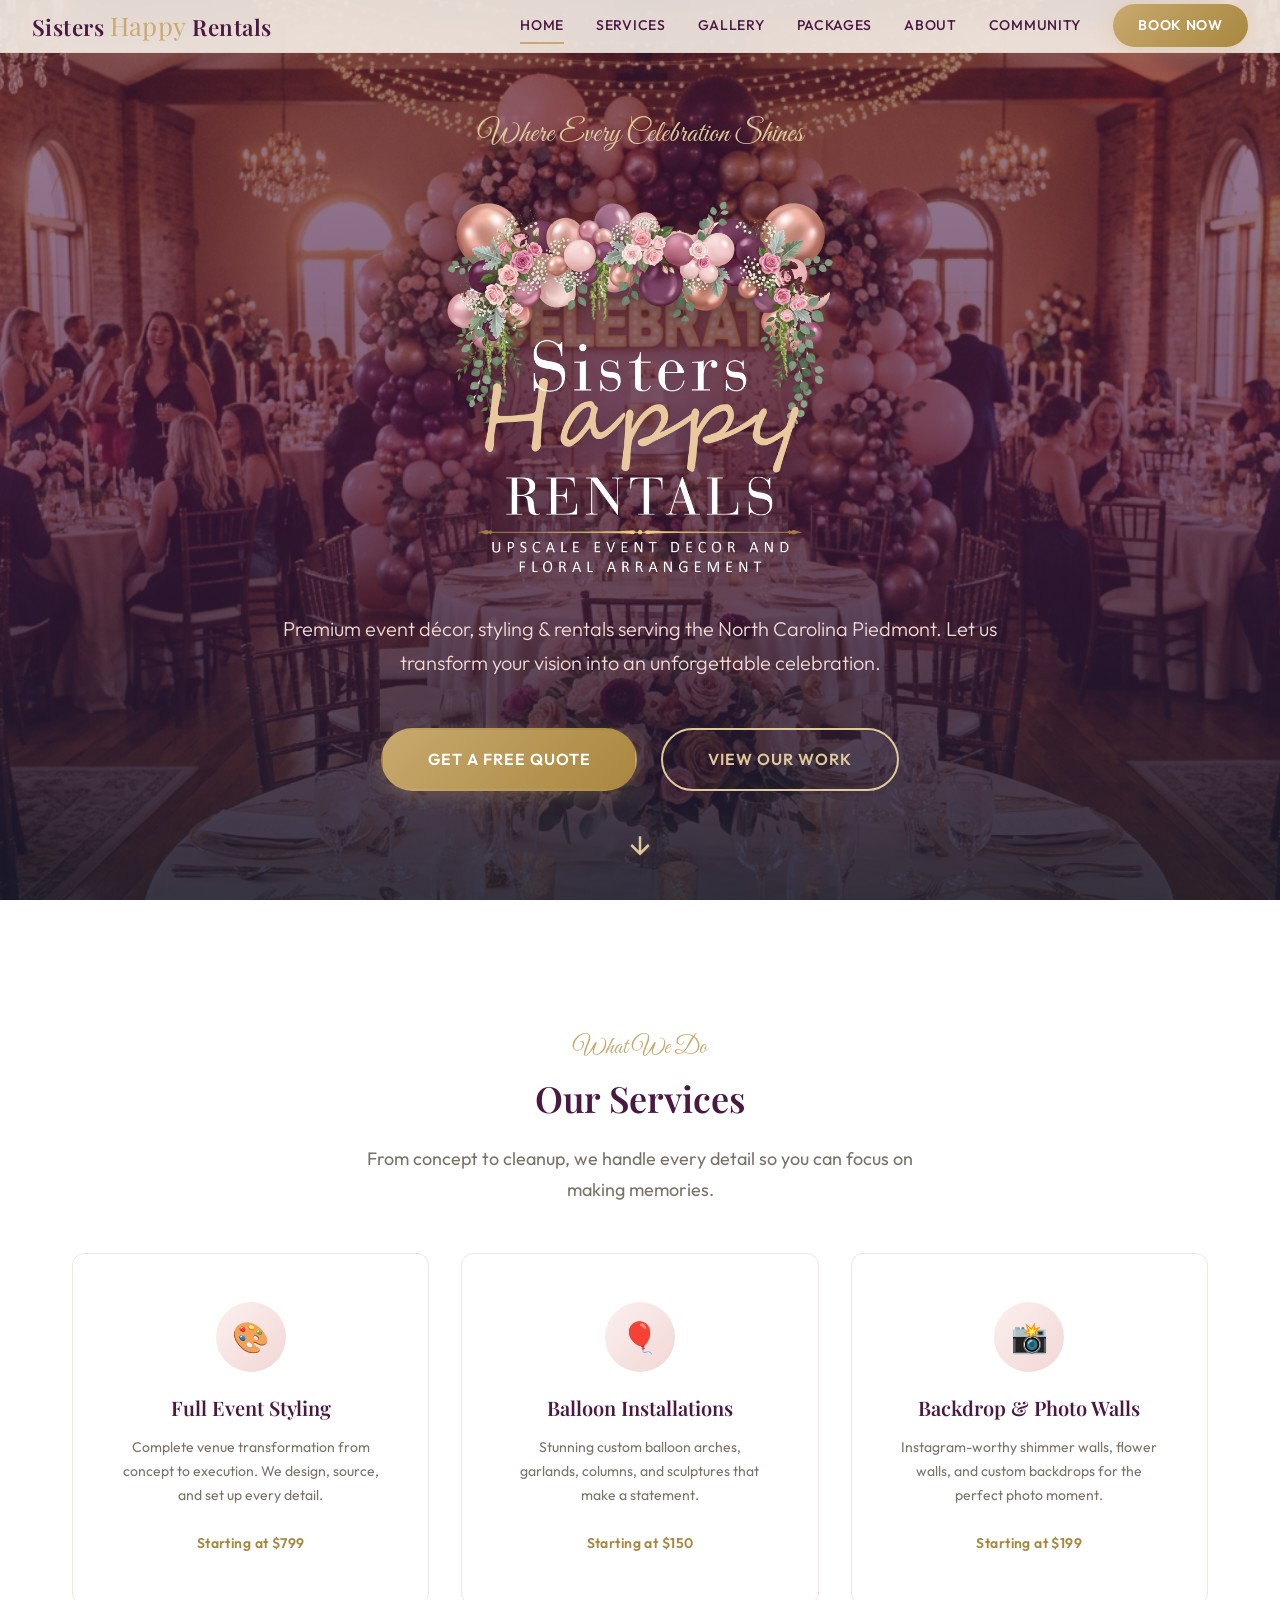
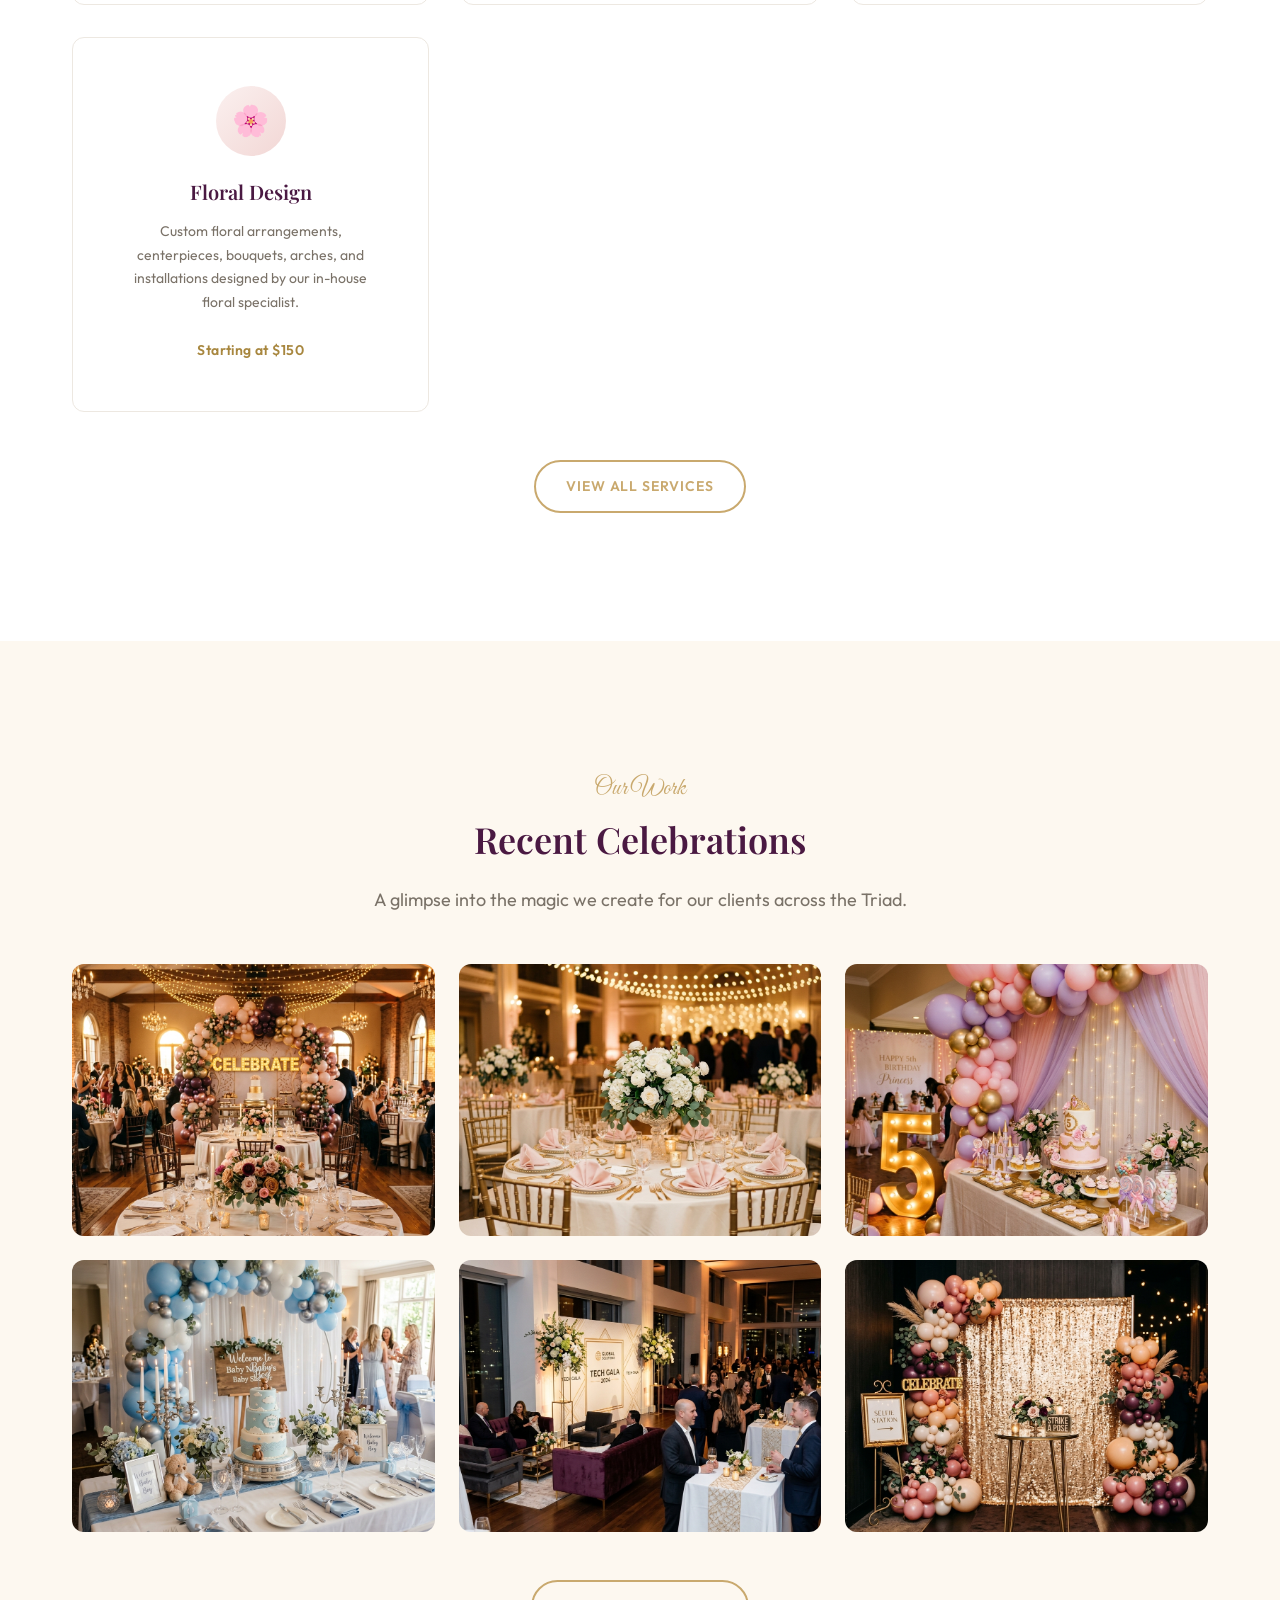
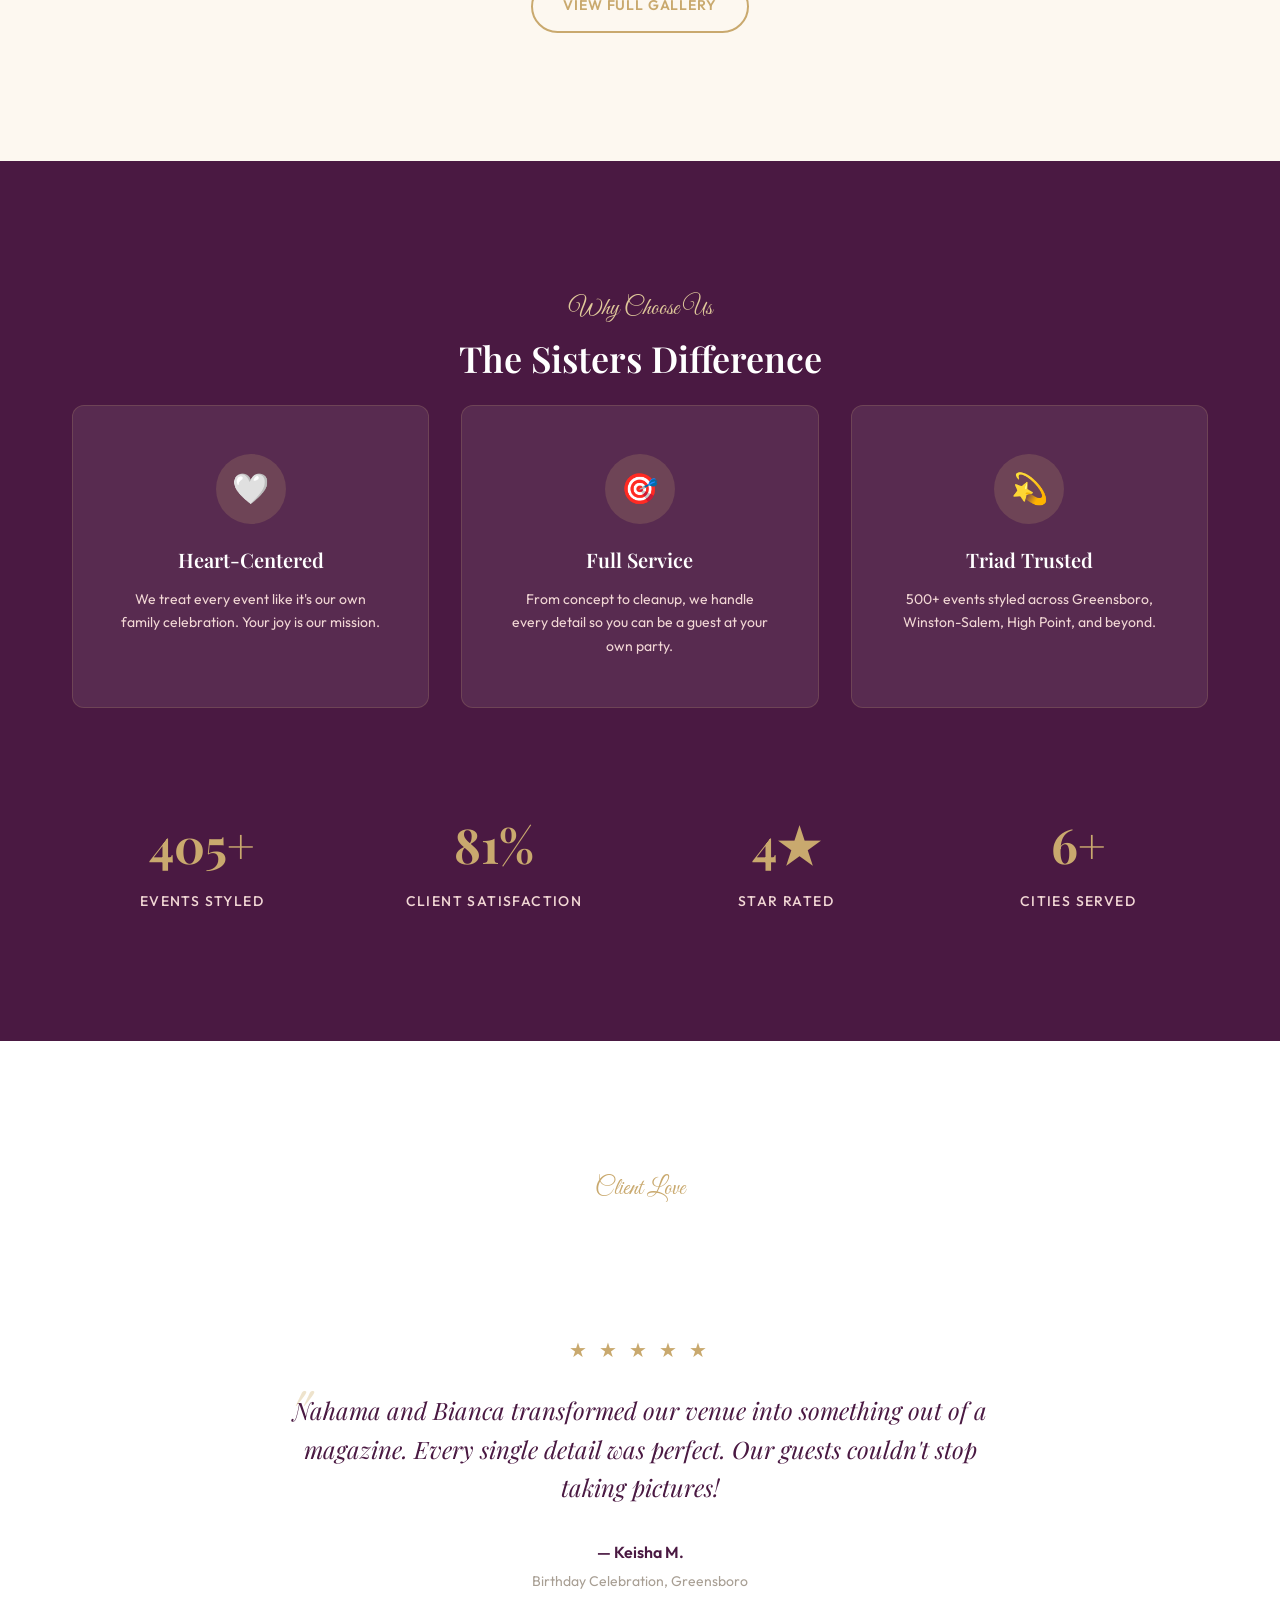
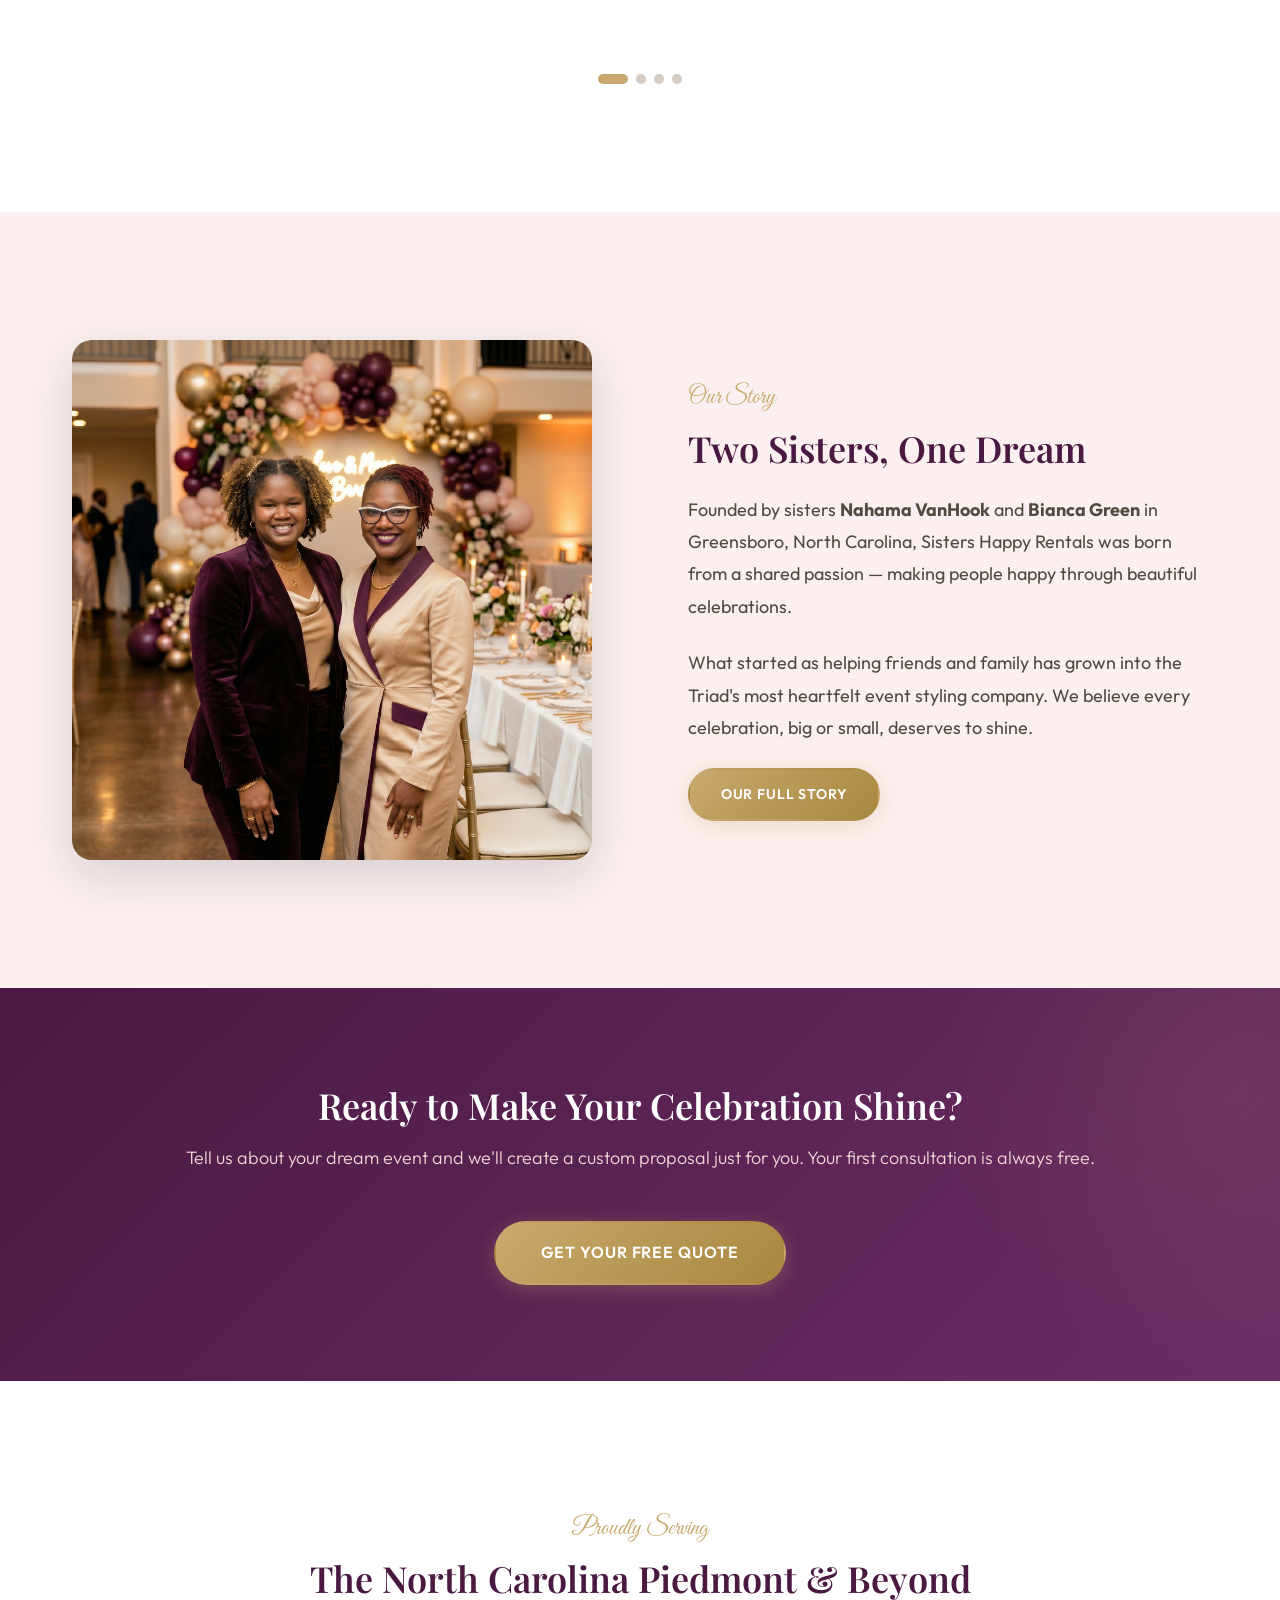
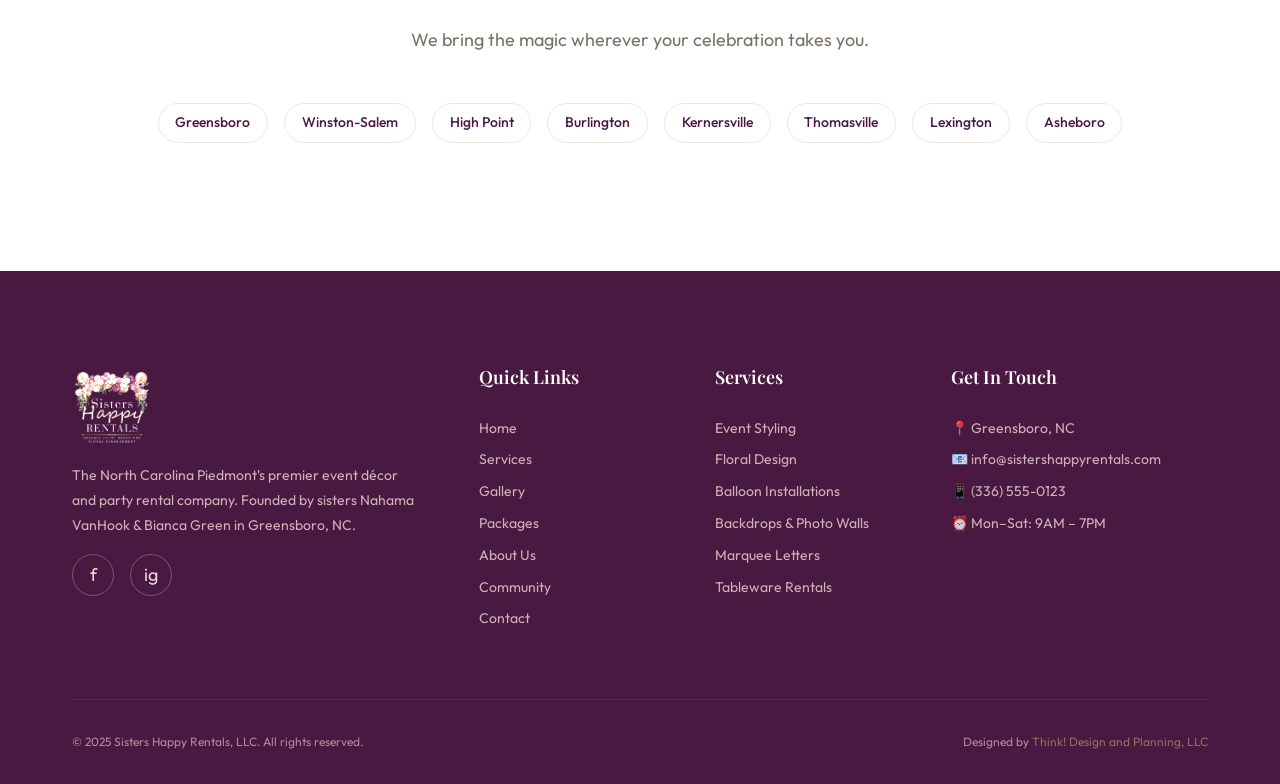
==== commit 0b70754b: "Add Think! Design and Planning credit to footer sitewide" ====
--- a/index.html
+++ b/index.html
@@ -360,7 +360,7 @@
             </div>
             <div class="footer__bottom">
                 <p>&copy; 2025 Sisters Happy Rentals, LLC. All rights reserved.</p>
-                <p>Designed with 💛 in Greensboro, NC</p>
+                <p>Designed by <a href="https://thinkdesignandplanning.com" target="_blank" rel="noopener" style="color: var(--gold); text-decoration: none;">Think! Design and Planning, LLC</a></p>
             </div>
         </div>
     </footer>
